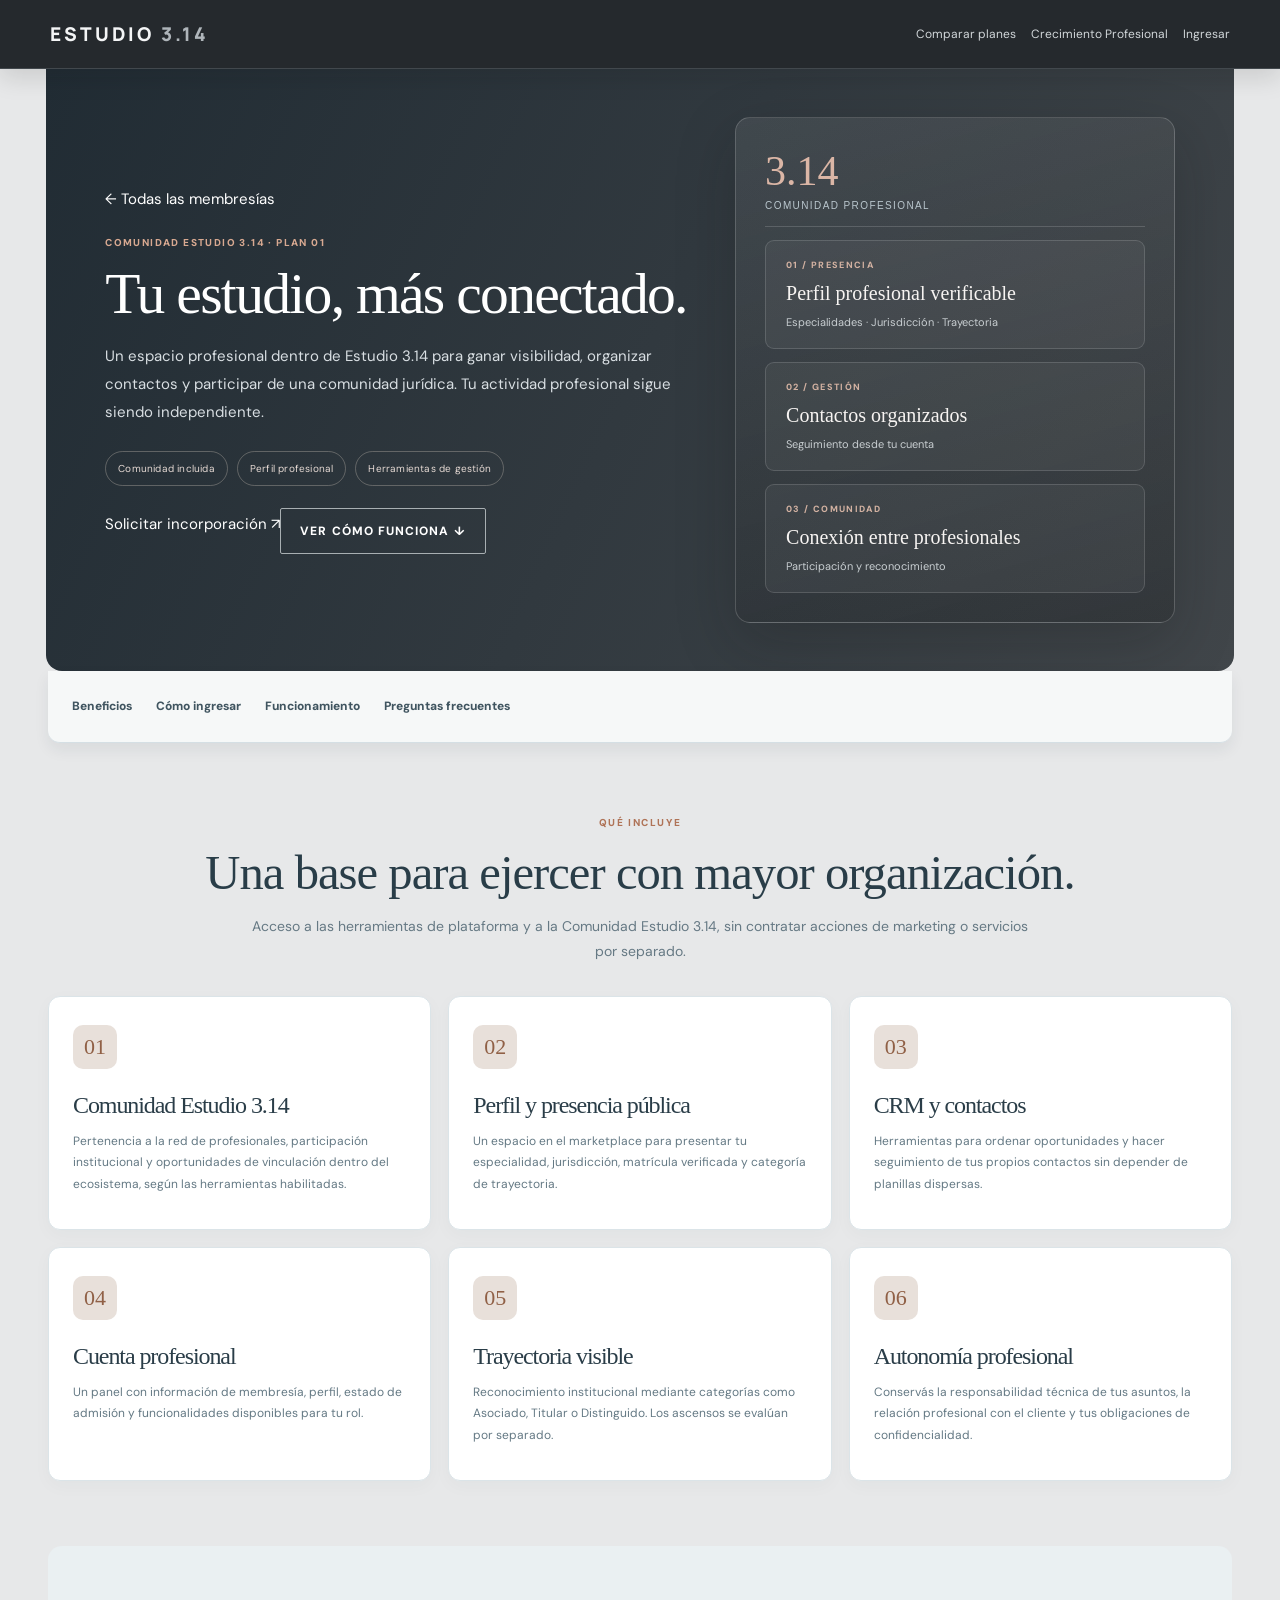
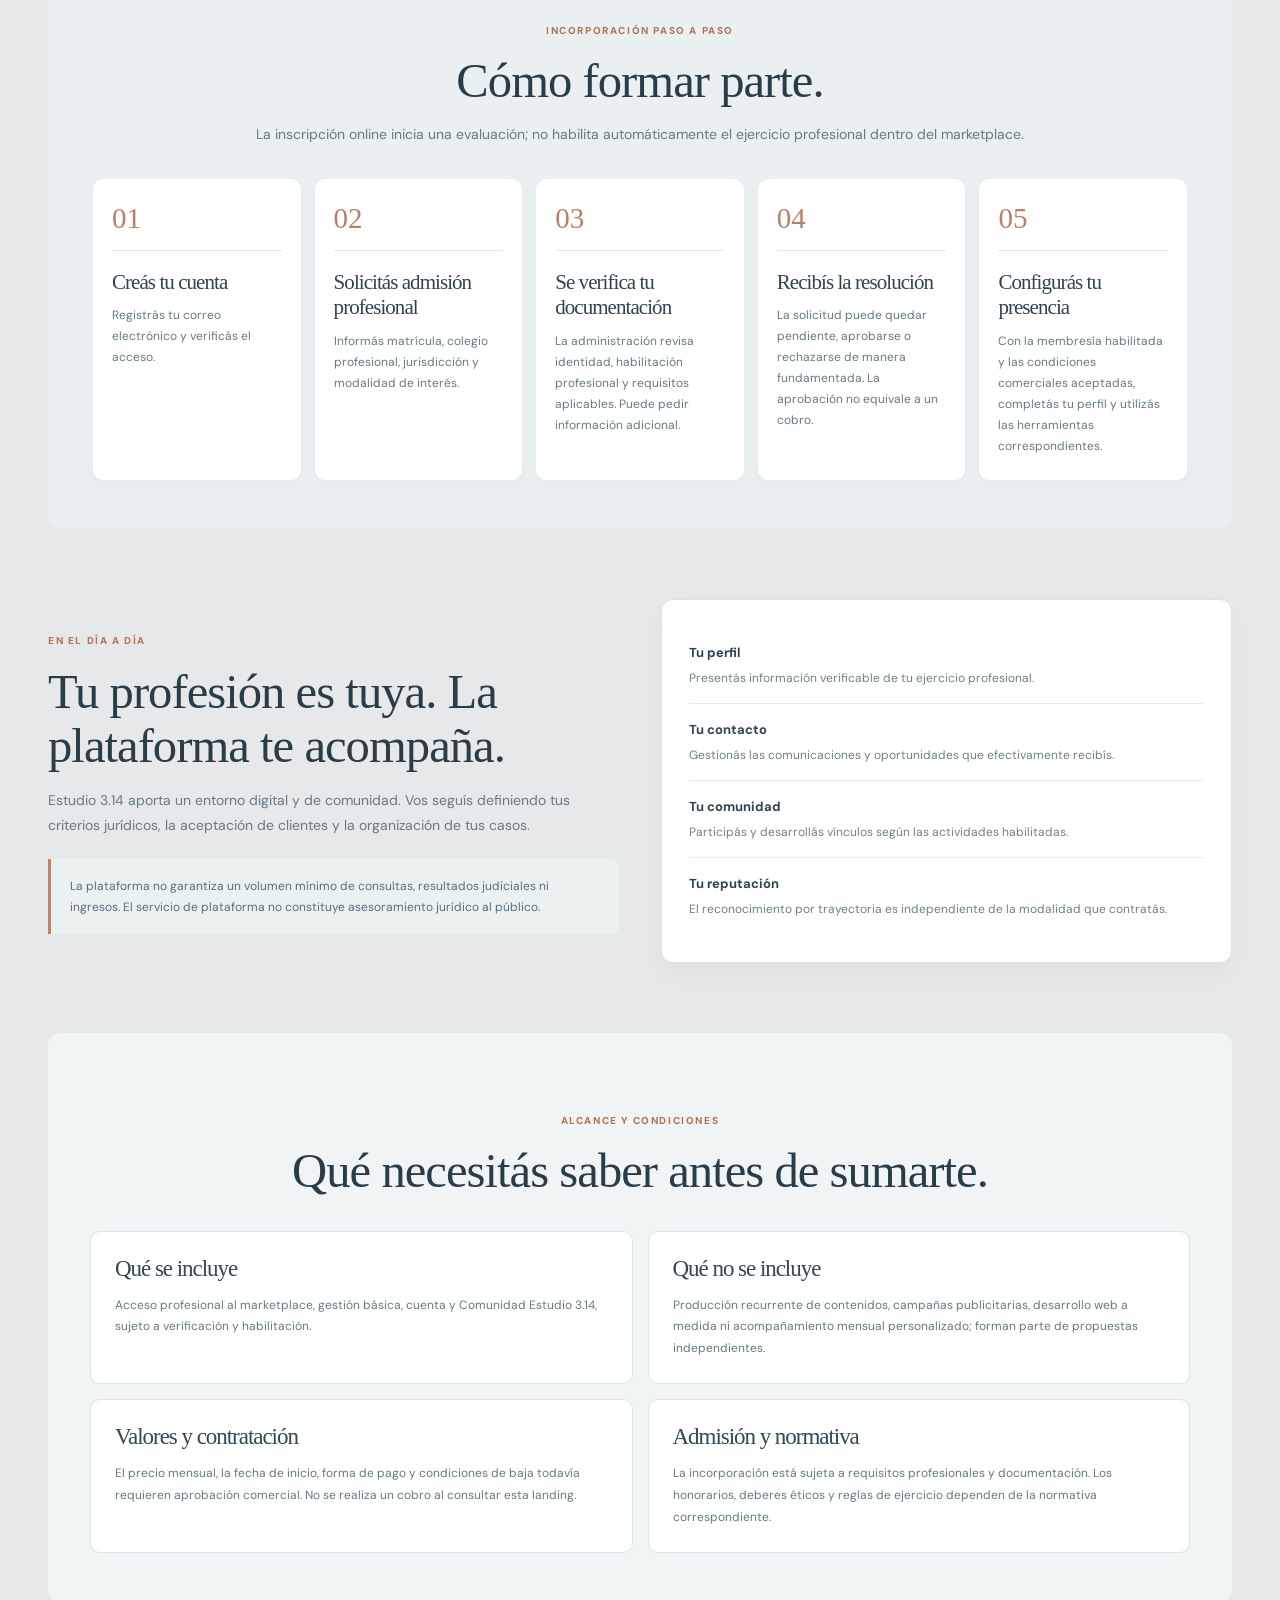
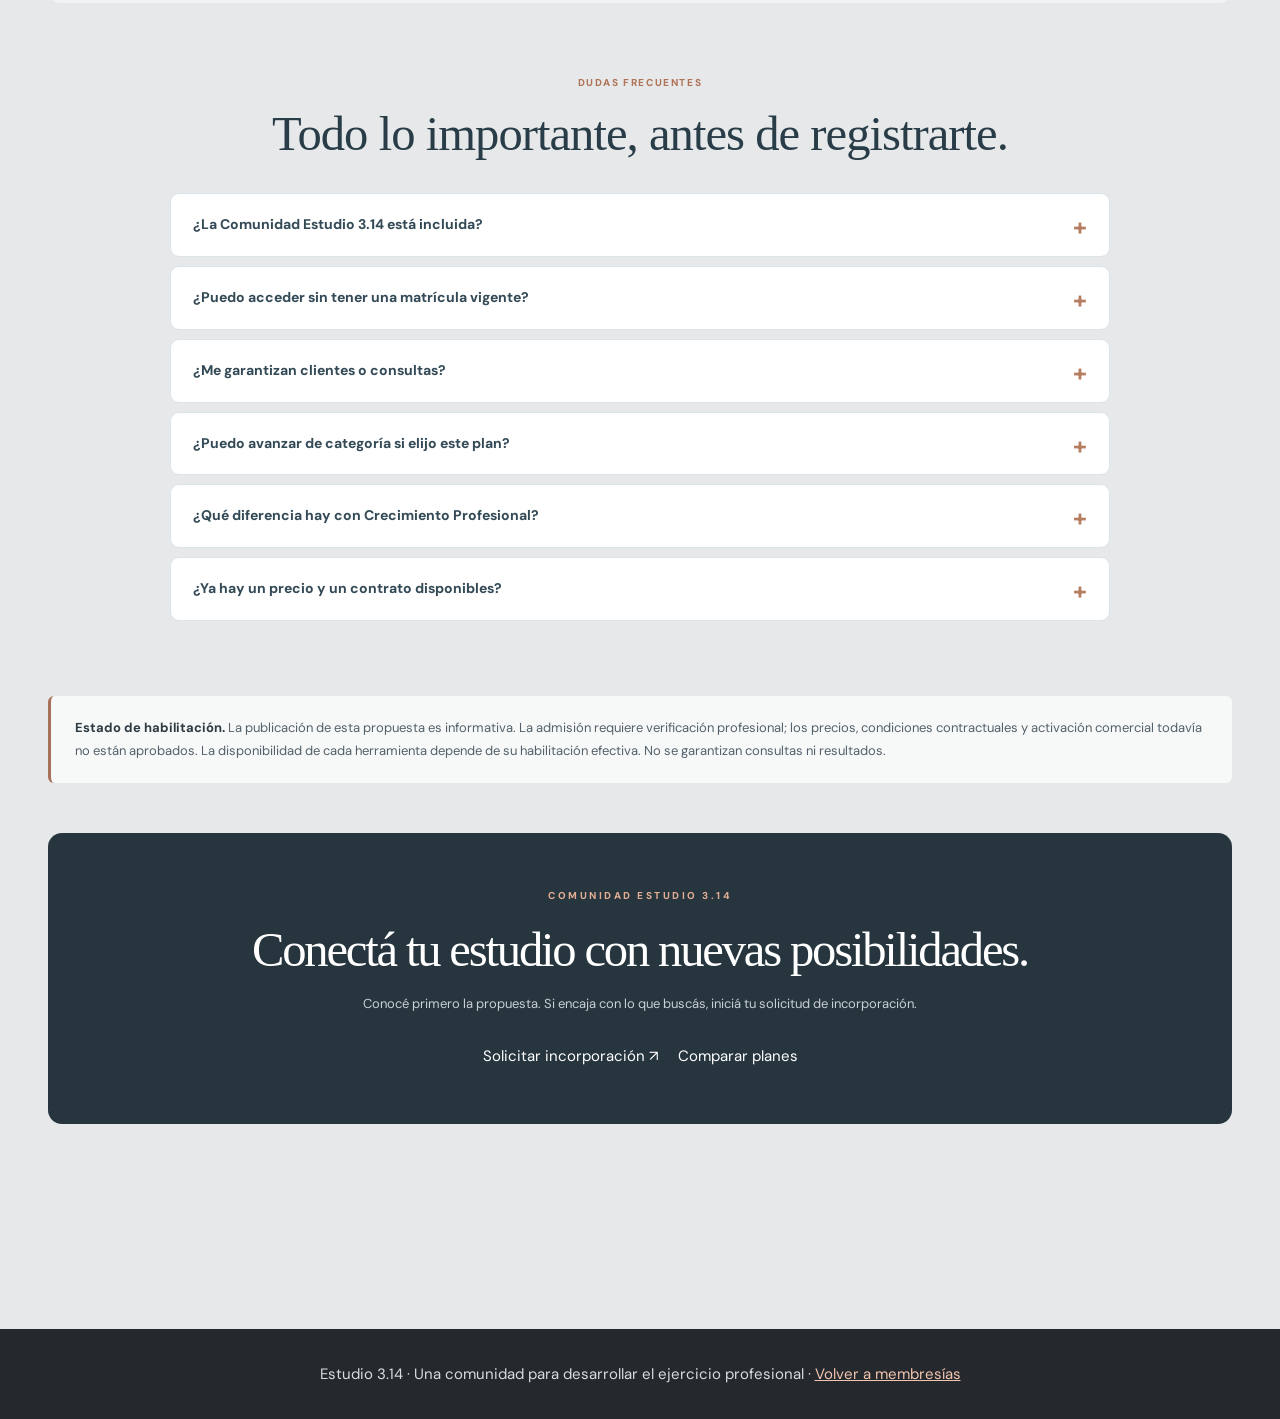
==== plan-acceso.html @ b96112c0 "Restore detailed capabilities catalog inside public membership landing" ====
<!doctype html><html lang="es"><head><meta charset="utf-8"><meta name="viewport" content="width=device-width,initial-scale=1"><meta name="description" content="Comunidad jurídica, perfil profesional y herramientas de gestión para abogados en Estudio 3.14."><title>Conexión a Plataforma y Gestión | Estudio 3.14</title><link rel="stylesheet" href="plan-pages.css"></head><body><header class="plan-public-header"><a class="brand" href="index.html#inicio">ESTUDIO <span>3.14</span></a><nav aria-label="Navegación pública"><a href="index.html#membresias">Comparar planes</a><a href="plan-crecimiento.html">Crecimiento Profesional</a><a href="index.html?plan=plataforma#cuenta">Ingresar</a></nav></header><main class="plan-shell"><section class="inner-page plan-landing">
  <div class="plan-landing-hero">
    <div class="plan-landing-hero-copy"><a class="page-link-button" href="index.html#membresias"   class="plan-back"  >← Todas las membresías</a><span class="eyebrow">COMUNIDAD ESTUDIO 3.14 · PLAN 01</span><h2>Tu estudio, más conectado.</h2><p>Un espacio profesional dentro de Estudio 3.14 para ganar visibilidad, organizar contactos y participar de una comunidad jurídica. Tu actividad profesional sigue siendo independiente.</p><div class="plan-hero-chips"><span>Comunidad incluida</span><span>Perfil profesional</span><span>Herramientas de gestión</span></div><a class="page-link-button" href="index.html?plan=plataforma#cuenta"  class="primary"   >Solicitar incorporación ↗</a><a href="#acceso-proceso"  class="outline"   >Ver cómo funciona ↓</a></div>
    <div class="plan-hero-display" aria-label="Representación visual de los beneficios del plan"><div class="plan-display-brand">3.14 <small>COMUNIDAD PROFESIONAL</small></div><div class="plan-display-tile"><span>01 / PRESENCIA</span><strong>Perfil profesional verificable</strong><small>Especialidades · Jurisdicción · Trayectoria</small></div><div class="plan-display-tile"><span>02 / GESTIÓN</span><strong>Contactos organizados</strong><small>Seguimiento desde tu cuenta</small></div><div class="plan-display-tile"><span>03 / COMUNIDAD</span><strong>Conexión entre profesionales</strong><small>Participación y reconocimiento</small></div></div>
  </div>
  <div class="plan-anchorbar"><a href="#acceso-beneficios" >Beneficios</a><a href="#acceso-proceso" >Cómo ingresar</a><a href="#acceso-gestion" >Funcionamiento</a><a href="#acceso-faq" >Preguntas frecuentes</a></div>
  <div id="acceso-beneficios" class="plan-section-intro"><span class="eyebrow">QUÉ INCLUYE</span><h2>Una base para ejercer con mayor organización.</h2><p>Acceso a las herramientas de plataforma y a la Comunidad Estudio 3.14, sin contratar acciones de marketing o servicios por separado.</p></div>
  <div class="plan-benefit-grid">
    <article><div class="plan-benefit-icon">01</div><h3>Comunidad Estudio 3.14</h3><p>Pertenencia a la red de profesionales, participación institucional y oportunidades de vinculación dentro del ecosistema, según las herramientas habilitadas.</p></article>
    <article><div class="plan-benefit-icon">02</div><h3>Perfil y presencia pública</h3><p>Un espacio en el marketplace para presentar tu especialidad, jurisdicción, matrícula verificada y categoría de trayectoria.</p></article>
    <article><div class="plan-benefit-icon">03</div><h3>CRM y contactos</h3><p>Herramientas para ordenar oportunidades y hacer seguimiento de tus propios contactos sin depender de planillas dispersas.</p></article>
    <article><div class="plan-benefit-icon">04</div><h3>Cuenta profesional</h3><p>Un panel con información de membresía, perfil, estado de admisión y funcionalidades disponibles para tu rol.</p></article>
    <article><div class="plan-benefit-icon">05</div><h3>Trayectoria visible</h3><p>Reconocimiento institucional mediante categorías como Asociado, Titular o Distinguido. Los ascensos se evalúan por separado.</p></article>
    <article><div class="plan-benefit-icon">06</div><h3>Autonomía profesional</h3><p>Conservás la responsabilidad técnica de tus asuntos, la relación profesional con el cliente y tus obligaciones de confidencialidad.</p></article>
  </div>
  <div id="acceso-proceso" class="plan-process-section"><div class="plan-section-intro"><span class="eyebrow">INCORPORACIÓN PASO A PASO</span><h2>Cómo formar parte.</h2><p>La inscripción online inicia una evaluación; no habilita automáticamente el ejercicio profesional dentro del marketplace.</p></div><div class="plan-process-list">
    <div><span>01</span><div><h3>Creás tu cuenta</h3><p>Registrás tu correo electrónico y verificás el acceso.</p></div></div>
    <div><span>02</span><div><h3>Solicitás admisión profesional</h3><p>Informás matrícula, colegio profesional, jurisdicción y modalidad de interés.</p></div></div>
    <div><span>03</span><div><h3>Se verifica tu documentación</h3><p>La administración revisa identidad, habilitación profesional y requisitos aplicables. Puede pedir información adicional.</p></div></div>
    <div><span>04</span><div><h3>Recibís la resolución</h3><p>La solicitud puede quedar pendiente, aprobarse o rechazarse de manera fundamentada. La aprobación no equivale a un cobro.</p></div></div>
    <div><span>05</span><div><h3>Configurás tu presencia</h3><p>Con la membresía habilitada y las condiciones comerciales aceptadas, completás tu perfil y utilizás las herramientas correspondientes.</p></div></div>
  </div></div>
  <div id="acceso-gestion" class="plan-split-story"><div><span class="eyebrow">EN EL DÍA A DÍA</span><h2>Tu profesión es tuya. La plataforma te acompaña.</h2><p>Estudio 3.14 aporta un entorno digital y de comunidad. Vos seguís definiendo tus criterios jurídicos, la aceptación de clientes y la organización de tus casos.</p><div class="plan-note">La plataforma no garantiza un volumen mínimo de consultas, resultados judiciales ni ingresos. El servicio de plataforma no constituye asesoramiento jurídico al público.</div></div><div class="plan-story-steps"><div><strong>Tu perfil</strong><span>Presentás información verificable de tu ejercicio profesional.</span></div><div><strong>Tu contacto</strong><span>Gestionás las comunicaciones y oportunidades que efectivamente recibís.</span></div><div><strong>Tu comunidad</strong><span>Participás y desarrollás vínculos según las actividades habilitadas.</span></div><div><strong>Tu reputación</strong><span>El reconocimiento por trayectoria es independiente de la modalidad que contratás.</span></div></div></div>
  <div class="plan-conditions"><div class="plan-section-intro"><span class="eyebrow">ALCANCE Y CONDICIONES</span><h2>Qué necesitás saber antes de sumarte.</h2></div><div class="plan-condition-grid"><article><h3>Qué se incluye</h3><p>Acceso profesional al marketplace, gestión básica, cuenta y Comunidad Estudio 3.14, sujeto a verificación y habilitación.</p></article><article><h3>Qué no se incluye</h3><p>Producción recurrente de contenidos, campañas publicitarias, desarrollo web a medida ni acompañamiento mensual personalizado; forman parte de propuestas independientes.</p></article><article><h3>Valores y contratación</h3><p>El precio mensual, la fecha de inicio, forma de pago y condiciones de baja todavía requieren aprobación comercial. No se realiza un cobro al consultar esta landing.</p></article><article><h3>Admisión y normativa</h3><p>La incorporación está sujeta a requisitos profesionales y documentación. Los honorarios, deberes éticos y reglas de ejercicio dependen de la normativa correspondiente.</p></article></div></div>
  <div id="acceso-faq" class="plan-faq"><div class="plan-section-intro"><span class="eyebrow">DUDAS FRECUENTES</span><h2>Todo lo importante, antes de registrarte.</h2></div><details><summary>¿La Comunidad Estudio 3.14 está incluida?</summary><p>Sí. La comunidad es un beneficio compartido por el plan de Acceso y por Crecimiento Profesional.</p></details><details><summary>¿Puedo acceder sin tener una matrícula vigente?</summary><p>Podés iniciar una cuenta, pero la habilitación de un perfil profesional para prestar servicios jurídicos exige verificar los requisitos de matrícula y ejercicio aplicables.</p></details><details><summary>¿Me garantizan clientes o consultas?</summary><p>No. La visibilidad en la plataforma no implica garantía de consultas, contratación de servicios jurídicos ni resultados.</p></details><details><summary>¿Puedo avanzar de categoría si elijo este plan?</summary><p>Sí, conforme a los requisitos institucionales de trayectoria y evaluación. La categoría no se compra ni depende del plan elegido. <a class="page-link-button" href="index.html#trayectoria"   class="text-link"  >Ver categorías y requisitos →</a></p></details><details><summary>¿Qué diferencia hay con Crecimiento Profesional?</summary><p>Crecimiento Profesional suma un diagnóstico, prioridades acordadas, acciones flexibles y seguimiento mensual. También incluye todos los beneficios de este plan. <a class="page-link-button" href="plan-crecimiento.html"   class="text-link"  >Explorar Crecimiento Profesional →</a></p></details><details><summary>¿Ya hay un precio y un contrato disponibles?</summary><p>Los valores y condiciones finales siguen pendientes de validación. La solicitud de incorporación no genera automáticamente un pago.</p></details></div>
  <section class="plan-capabilities" aria-labelledby="cap-title"><div class="plan-section-intro"><span class="eyebrow">CAPACIDADES DEL ECOSISTEMA 3.14</span><h2 id="cap-title">Conocé todo lo que podemos trabajar.</h2><p>Recuperamos las áreas desarrolladas en el catálogo anterior y las organizamos sin créditos ni compras individuales. Explorá cada posibilidad, su utilidad y sus límites.</p></div><div class="capability-summary"><div><b>Conexión a Plataforma y Gestión</b><p>Incluye comunidad, perfil verificado, visibilidad, CRM y herramientas de gestión habilitadas.</p></div><div><b>Crecimiento Profesional 3.14</b><p>Incluye lo anterior y permite acordar acciones de estas áreas según diagnóstico, prioridades y capacidad mensual.</p></div></div><details class="capability-details"><summary>Ver detalle completo de las áreas y servicios <span>+</span></summary><div class="capability-context"><strong>Qué significa este catálogo para Conexión</strong><p>El listado muestra las capacidades del ecosistema, no beneficios adicionales automáticos de este plan. El acompañamiento y la ejecución personalizada corresponden a Crecimiento Profesional, sujetos a alcance y habilitación, o a trabajos extraordinarios presupuestados.</p></div><div class="capability-grid"><article><span class="detail-category">Contenido y presencia</span><h4>Contenido visual para historias y feed</h4><p>Diseño de piezas gráficas adaptadas a la identidad profesional, textos breves y ajustes acordados.</p><small>Requiere temas, identidad y aprobación previa.</small></article>
<article><span class="detail-category">Contenido y presencia</span><h4>Contenido y publicación en redes</h4><p>Preparación de publicaciones y coordinación de su salida en los canales definidos.</p><small>La programación automatizada está pendiente de integración; no prometer publicaciones automáticas.</small></article>
<article><span class="detail-category">Contenido y presencia</span><h4>Programación de posts y reels</h4><p>Organización de contenidos ya aprobados, fechas, textos y seguimiento de publicación.</p><small>La integración con herramientas externas, incluida Metricool, está pendiente.</small></article>
<article><span class="detail-category">Contenido y presencia</span><h4>Video o reel para redes</h4><p>Edición de videos verticales, rótulos, audio autorizado y materiales aportados o aprobados.</p><small>Filmación y campañas no se incluyen automáticamente.</small></article>
<article><span class="detail-category">Atención y captación</span><h4>Configuración de WhatsApp Business</h4><p>Perfil comercial, horarios, mensajes de bienvenida, respuestas rápidas y etiquetas de organización.</p><small>No implica atención de conversaciones por Estudio 3.14 ni chatbot avanzado.</small></article>
<article><span class="detail-category">Atención y captación</span><h4>Organización de consultas y CRM</h4><p>Circuitos de recepción, etapas de seguimiento, contactos y criterios administrativos.</p><small>No implica migración masiva ni software a medida.</small></article>
<article><span class="detail-category">Atención y captación</span><h4>Campañas Meta Ads</h4><p>Definición de objetivos y públicos, pieza inicial, configuración y lectura de resultados.</p><small>La pauta publicitaria es adicional y ninguna campaña garantiza consultas.</small></article>
<article><span class="detail-category">Gestión y desarrollo</span><h4>Consultoría de gestión del estudio</h4><p>Diagnóstico de desafíos operativos, prioridades y recomendaciones para mejorar la organización.</p><small>No sustituye asesoramiento jurídico ni incluye cualquier ejecución posterior.</small></article></div><p class="capability-disclaimer">Estas fichas provienen del catálogo de servicios en revisión. Sus cantidades, entregables y alcance final todavía no están aprobados comercialmente. Las integraciones no habilitadas se indican expresamente y no se ofrecen como prestaciones operativas.</p></details></section><div class="plan-launch-note"><strong>Estado de habilitación.</strong> La publicación de esta propuesta es informativa. La admisión requiere verificación profesional; los precios, condiciones contractuales y activación comercial todavía no están aprobados. La disponibilidad de cada herramienta depende de su habilitación efectiva. No se garantizan consultas ni resultados.</div><div class="plan-final-cta"><span class="eyebrow">COMUNIDAD ESTUDIO 3.14</span><h2>Conectá tu estudio con nuevas posibilidades.</h2><p>Conocé primero la propuesta. Si encaja con lo que buscás, iniciá tu solicitud de incorporación.</p><div><a class="page-link-button" href="index.html?plan=plataforma#cuenta"  class="primary"   >Solicitar incorporación ↗</a><a class="page-link-button" href="index.html#membresias"  class="outline"   >Comparar planes</a></div></div>
</section>
</main><footer class="plan-public-footer">Estudio 3.14 · Una comunidad para desarrollar el ejercicio profesional · <a href="index.html#membresias">Volver a membresías</a></footer></body></html>
---- plan-pages.css ----
@import url('https://fonts.googleapis.com/css2?family=DM+Sans:wght@400;500;600;700&family=Manrope:wght@400;500;600;700;800&display=swap');
:root{--ink:#202327;--coal:#292d32;--charcoal:#353a40;--slate:#606872;--paper:#e7e8e9;--white:#f9fafb;--line:#c5c9cc;--subtle:#d8dbdd;--accent:#9a685b}
*{box-sizing:border-box}html{scroll-behavior:smooth}body{margin:0;font:15px/1.7 'DM Sans',Arial,sans-serif;background:var(--paper);color:var(--ink);-webkit-font-smoothing:antialiased}button,input,select,textarea{font:inherit}button{cursor:pointer}button:focus-visible,a:focus-visible,input:focus-visible,select:focus-visible{outline:3px solid #a8afb7;outline-offset:2px}a{color:inherit}
header{background:#25292d;color:#f1f1f1;display:flex;align-items:center;justify-content:space-between;padding:20px max(24px,6vw);gap:22px;border-bottom:1px solid #42484d;position:sticky;top:0;z-index:20;box-shadow:0 8px 26px #1112}
.brand{font-family:Manrope,Arial,sans-serif;font-weight:800;font-size:21px;letter-spacing:.16em;white-space:nowrap}.brand span{color:#afb5ba}nav{display:flex;align-items:center;gap:13px;flex-wrap:wrap}nav button{padding:10px 13px;background:transparent;border:1px solid transparent;color:#d5d8da;border-radius:3px;font-size:12px;letter-spacing:.055em;text-transform:uppercase;font-weight:700;transition:.2s}nav button:hover{border-color:#777;color:white}
main{max-width:1280px;margin:auto;padding:0 32px 100px}section{display:none}section.active{display:block}
.eyebrow{letter-spacing:.25em;text-transform:uppercase;font-size:10px;font-weight:800;color:var(--slate)}
h1,h2,h3{font-family:Manrope,Arial,sans-serif;letter-spacing:-.045em;line-height:1.11}h1{font-weight:700;font-size:clamp(45px,6.4vw,92px);margin:19px 0 24px}h2{font-weight:750;font-size:clamp(29px,4vw,52px);margin:20px 0 24px}h3{font-weight:700;font-size:20px;margin:0 0 12px}.muted{color:#737b83}
.hero{display:grid;grid-template-columns:1.14fr .86fr;gap:0;align-items:stretch;margin:0 -32px 0;background:#2b3035;color:#f7f8f9;min-height:610px;padding:0}
.hero-copy{padding:clamp(54px,7vw,100px) clamp(32px,6vw,90px);display:flex;flex-direction:column;align-items:flex-start;justify-content:center}
.hero .eyebrow{color:#aeb5bb}.hero h1{max-width:800px}.hero-copy>p{max-width:510px;color:#c4c9ce;font-size:16px;line-height:1.85}
.hero-panel{position:relative;background:linear-gradient(160deg,#454b51 0%,#30363b 48%,#22272c 100%);min-height:610px;display:flex;align-items:center;justify-content:center;overflow:hidden;border-left:1px solid #596067;padding:30px}
.hero-panel:before{content:"";position:absolute;width:490px;height:490px;border:1px solid #a0a7ae44;transform:rotate(45deg);top:-220px;right:-260px}
.hero-panel:after{content:"";position:absolute;width:470px;height:470px;border:1px solid #c2c7ca44;transform:rotate(45deg);bottom:-295px;left:-230px}
.hero-symbol{font-family:Manrope,sans-serif;font-size:clamp(100px,14vw,218px);letter-spacing:-.095em;font-weight:800;color:#d3d7da;line-height:1;position:relative;z-index:1;text-shadow:0 22px 45px #15191d55}
.hero-panel .captionline{position:absolute;bottom:38px;left:36px;right:36px;padding-top:17px;border-top:1px solid #a7adb353;color:#cbd0d5;letter-spacing:.22em;font-size:10px;text-transform:uppercase;z-index:2}
.actions{display:flex;flex-wrap:wrap;gap:12px;margin-top:26px}
.primary,.outline{border:1px solid #2c3035;padding:13px 19px;border-radius:2px;font-size:12px;font-weight:800;letter-spacing:.09em;text-transform:uppercase;min-height:45px;transition:.2s}
.primary{background:#30353b;color:white;border-color:#30353b}.primary:hover{background:#4c5359;border-color:#4c5359}.outline{background:transparent;color:#30353b}.outline:hover{background:#d6dadd}
.hero .primary{background:#e7e8e9;color:#25292d;border-color:#e7e8e9}.hero .primary:hover{background:white}.hero .outline{border-color:#8a929a;color:#f1f3f4}.hero .outline:hover{background:#40464d}
.grid{display:grid;grid-template-columns:repeat(3,minmax(0,1fr));gap:1px;background:#b9bec2;border:1px solid #b9bec2}.card{background:#f1f2f2;padding:30px;min-width:0}.card p{color:#69717a;font-size:14px;line-height:1.75}.grid .card{min-height:195px}.section-title{display:flex;justify-content:space-between;align-items:flex-end;margin:62px 0 23px;border-bottom:1px solid #aeb5ba;padding-bottom:20px}.section-title h2{margin:0}.section-title p{max-width:360px;margin:0;color:#69717a}
.statement{display:flex;align-items:center;gap:32px;padding:30px 0;color:#737c83;text-transform:uppercase;font-size:10px;font-weight:800;letter-spacing:.2em;justify-content:space-between}
#buscar,#membresias,#panel{padding-top:66px}#buscar>p,#membresias>p{max-width:760px}.panel{background:#f3f4f4;border:1px solid #c0c5c9;padding:30px;box-shadow:0 10px 30px #29303908}.formgrid{display:grid;grid-template-columns:repeat(2,minmax(0,1fr));gap:18px}label{font-size:11px;text-transform:uppercase;font-weight:800;letter-spacing:.08em;display:block;margin:0 0 8px;color:#485058}
input,select,textarea{width:100%;border:1px solid #aeb6bc;background:#fbfbfb;color:#25292d;border-radius:2px;padding:12px;min-height:46px}textarea{min-height:95px}.field{margin:18px 0}.row{display:flex;align-items:center;justify-content:space-between;gap:16px;flex-wrap:wrap}
.tag{background:#d6dadd;color:#30363b;border:1px solid #bdc3c8;padding:5px 9px;border-radius:2px;font-size:10px;font-weight:800;text-transform:uppercase;letter-spacing:.08em}
.two{display:grid;grid-template-columns:1fr 1fr;gap:18px;margin-top:22px}.two .card{border:1px solid #c0c5c9}.notice{background:#dfe2e3;padding:15px;border-left:3px solid #737c85;margin:15px 0;color:#4b545c}.success{background:#e0e6e3;color:#325044;padding:14px;margin:15px 0;border-left:3px solid #668173}.small{font-size:12px}.hidden{display:none!important}.stat{font-size:29px;font-weight:800;letter-spacing:-.04em}.credits{font:800 43px/1 Manrope,sans-serif;letter-spacing:-.05em}.service{display:flex;gap:15px;align-items:center;justify-content:space-between;border-bottom:1px solid #c4c9cc;padding:18px 0}.service:last-child{border:0}
footer{background:#202428;color:#f6f7f8;text-align:center;padding:46px 20px;line-height:2}footer small{color:#b5bec5}
@media(max-width:850px){header{padding:15px 20px;flex-wrap:wrap}nav{gap:2px}nav button{font-size:10px;padding:8px}main{padding:0 18px 70px}.hero{margin:0 -18px;grid-template-columns:1fr;min-height:0}.hero-copy{padding:65px 28px}.hero-panel{min-height:260px;border-left:0;border-top:1px solid #596067}.hero-symbol{font-size:118px}.grid{grid-template-columns:1fr}.grid .card{min-height:auto}.two,.formgrid{grid-template-columns:1fr}.section-title{display:block}.section-title p{margin-top:14px}.statement{flex-wrap:wrap;gap:14px}#buscar,#membresias,#panel{padding-top:42px}}

/* v0.3: comunicación clara y dirección editorial gris */
.home-hero{min-height:590px}
.home-hero .hero-copy{padding-top:65px;padding-bottom:65px}
.home-hero .hero-copy h1{font-size:clamp(41px,5.1vw,74px);letter-spacing:-.062em;line-height:1.12;max-width:850px}
.home-hero .hero-copy h1 em{font-style:normal;color:#bdc5ca}
.home-hero .hero-copy p{max-width:570px;font-size:16px}
.dash{display:inline-block;width:25px;height:1px;background:#909aa2;vertical-align:middle;margin:0 10px}
.home-hero .photographic{background:linear-gradient(0deg,#151a20aa,#30363b30),url('https://images.unsplash.com/photo-1497366754035-f200968a6e72?w=1300&q=83') center/cover no-repeat,#4c545d}
.home-hero .hero-panel:before,.home-hero .hero-panel:after{display:none}
.hero-watermark{z-index:2;position:absolute;font:800 clamp(75px,11vw,190px)/1 Manrope,sans-serif;letter-spacing:-.09em;color:#ffffff18;top:46%;left:48%;transform:translate(-50%,-50%)}
.home-hero .captionline{background:#292f35aa;padding:17px;color:#e3e7e9}
.hero-foot{width:100%;display:flex;gap:26px;margin-top:70px;padding-top:16px;border-top:1px solid #ffffff35;color:#a9b2b9;font-size:10px;text-transform:uppercase;letter-spacing:.18em}
.intro-band{display:flex;justify-content:space-between;gap:30px;align-items:end;padding:76px 0 33px}
.intro-band h2{margin:12px 0 0}.intro-band p{max-width:370px;color:#626d76;margin:0 0 5px}
.pathways{display:grid;grid-template-columns:1fr 1fr;gap:14px}
.path-card{background:#f5f6f6;padding:38px 40px 34px;min-height:380px;border:1px solid #c5c9cc;display:flex;flex-direction:column;align-items:flex-start}
.path-card.dark{background:#333940;color:#f5f6f7;border-color:#333940}
.path-card .path-top{width:100%;display:flex;justify-content:space-between;font-size:11px;font-weight:800;letter-spacing:.18em;color:#727c85}.path-card.dark .path-top{color:#b7c0c8}.path-arrow{font-size:23px;line-height:1}
.path-icon{margin:33px 0 14px}.path-icon svg{width:53px;height:53px;fill:none;stroke:#69737c;stroke-width:1.5;stroke-linecap:round}.dark .path-icon svg{stroke:#c7cdd2}
.path-card h3{font-size:29px}.path-card p{color:#66717a;max-width:400px;margin:0 0 24px}.path-card.dark p{color:#bdc5cd}
.text-link,.light-link{margin-top:auto;appearance:none;background:transparent;border:0;border-bottom:1px solid currentColor;padding:9px 0;color:#333a40;font-size:12px;text-transform:uppercase;letter-spacing:.12em;font-weight:800}
.text-link span{margin-left:10px}.dark .text-link{color:#e5e8ea}
.three-offers{display:grid;grid-template-columns:repeat(3,1fr);border-top:1px solid #aeb6bc;border-bottom:1px solid #aeb6bc;margin-bottom:80px}
.offer{padding:29px 28px 30px;border-right:1px solid #bec4c8;position:relative;min-height:247px}.offer:last-child{border-right:0}
.offer-num{font:800 11px Manrope;letter-spacing:.2em;color:#7b848c}
.offer-icon svg{width:42px;height:42px;fill:none;stroke:#5d6870;stroke-width:1.5;stroke-linejoin:round;stroke-linecap:round}.offer-icon{padding-top:24px}
.offer h3{font-size:20px;margin-top:16px}.offer p{font-size:13px;color:#646f77;line-height:1.75;margin-top:10px}
.how-banner{display:grid;grid-template-columns:.85fr 1.15fr;min-height:435px;background:#2c3238;color:#f1f3f4;margin-bottom:85px}
.how-image{background:linear-gradient(#252b3160,#161b2040),url('https://images.unsplash.com/photo-1497366811353-6870744d04b2?w=1100&q=82') center/cover no-repeat,#5e666b}
.how-copy{padding:55px 62px;display:flex;flex-direction:column;align-items:flex-start}.how-copy .eyebrow{color:#a9b5be}.how-copy h2{font-size:clamp(29px,3.3vw,46px);margin:22px 0}.how-copy p{color:#c4cbd0;max-width:540px}.light-link{color:#eff2f4;margin-top:35px}
.steps-section{display:grid;grid-template-columns:1fr 1fr;gap:75px;margin:75px 0 90px}.steps-section h2{font-size:clamp(28px,3vw,39px);max-width:420px}.steps{margin:32px 0}.steps>div{display:flex;gap:25px;border-top:1px solid #bec5ca;padding:11px 0}.steps>div:last-child{border-bottom:1px solid #bec5ca}.steps span{color:#71808b;font-weight:800;font-size:12px}.steps p{margin:0;color:#4c575f}
.closing{background:#252b30;color:#f5f6f7;padding:75px 7vw;margin:0 -32px -100px;text-align:center;display:flex;flex-direction:column;align-items:center}
.closing>span{letter-spacing:.25em;color:#b5bec5;font-weight:800;font-size:11px}.closing h2{font-size:clamp(40px,5vw,66px);margin:20px 0}.closing p{color:#bdc5cb}.closing .primary{background:#e6eaed;color:#252b30;border-color:#e6eaed}.closing .outline{border-color:#9ea7af;color:#e7ebee}
@media(max-width:850px){.pathways,.steps-section,.how-banner{grid-template-columns:1fr}.intro-band{display:block;padding-top:52px}.intro-band p{margin-top:16px}.path-card{min-height:335px;padding:28px}.three-offers{grid-template-columns:1fr}.offer{border-right:0;border-bottom:1px solid #bec4c8;min-height:0}.offer:last-child{border-bottom:0}.how-image{height:210px}.how-copy{padding:35px 27px}.steps-section{gap:38px}.closing{margin:0 -18px -70px;padding:65px 18px}.home-hero .hero-copy h1{font-size:clamp(38px,10vw,62px)}.hero-foot{margin-top:48px}.home-hero .photographic{min-height:310px}}

/* v0.4: páginas internas, marketplace, membresías y dashboard */
.inner-page{padding-bottom:50px}
.interior-hero{background:#2a3036;color:#f5f6f7;padding:60px clamp(25px,5vw,75px) 37px;margin:0 -32px 55px;min-height:345px;position:relative;overflow:hidden}
.interior-hero:after{content:"3.14";font:800 clamp(130px,20vw,280px)/1 Manrope,sans-serif;color:#ffffff09;position:absolute;right:0;top:20px;letter-spacing:-.1em;pointer-events:none}
.interior-hero>.eyebrow{color:#c2cbd1;position:relative;z-index:1}.interior-hero h2{font-size:clamp(37px,5vw,64px);margin:17px 0;position:relative;z-index:1}.interior-hero h2 span{color:#b7c0c7}.interior-hero p{max-width:640px;color:#d1d6db;position:relative;z-index:1}.inner-meta{border-top:1px solid #65707a;max-width:670px;margin-top:32px;padding-top:14px;letter-spacing:.2em;font-size:10px;color:#b6bfc7;position:relative;z-index:1}
.search-layout{display:grid;grid-template-columns:.75fr 1.25fr;gap:35px;align-items:stretch}.search-aside{padding:23px 10px 20px 0}.search-aside h3{font-size:clamp(26px,2.7vw,35px);margin:20px 0}.search-aside p{color:#637079;font-size:14px;margin-bottom:27px}.aside-detail{border-top:1px solid #bec6cb;padding:12px 0;font-size:13px;font-weight:600}.aside-detail span{font-weight:800;color:#8a969e;margin-right:18px}
.refined-panel{background:#f4f5f5;border:1px solid #bdc5ca;padding:32px}.refined-panel h3{font-size:24px;margin-top:14px}.wide-action{width:100%;margin-top:20px;text-align:center}
.list-heading{display:flex;align-items:end;justify-content:space-between;gap:20px;margin:62px 0 20px;border-bottom:1px solid #aeb8be;padding-bottom:15px}.list-heading h3{font-size:29px;margin:10px 0 0}
.lawyers-grid{display:grid;grid-template-columns:repeat(2,minmax(0,1fr));gap:16px}.lawyer-card{background:#f4f5f5;border:1px solid #c0c7cc;padding:27px;min-height:210px;display:flex;gap:23px;align-items:flex-start}.lawyer-avatar{width:68px;height:68px;flex:none;background:linear-gradient(135deg,#6d7780,#384047);color:#f5f6f7;display:grid;place-items:center;font:700 24px Manrope,sans-serif}.lawyer-card h3{font-size:18px;margin:12px 0 3px}.lawyer-card p{margin:0 0 15px;color:#65717a;font-size:13px}.lawyer-card .outline{font-size:10px;min-height:35px;padding:7px 12px}
.refined-heading{margin-top:62px}.membership-grid{display:grid;grid-template-columns:1.1fr 1fr 1fr;gap:14px}.membership-card{border:1px solid #bec6cb;background:#f4f5f5;padding:30px;min-height:320px;display:flex;flex-direction:column;align-items:start;position:relative;overflow:hidden}.membership-card.featured{background:#343a40;color:#f3f5f6;border-color:#343a40}.membership-no,.membership-bottom{font-size:10px;letter-spacing:.16em;font-weight:800;color:#7a8790}.featured .membership-no,.featured .membership-bottom{color:#bac6cd}.membership-card h3{font-size:25px;margin:55px 0 10px;max-width:320px;position:relative;z-index:1}.membership-card p{font-size:13px;color:#66737c;line-height:1.8;margin:0 0 22px;position:relative;z-index:1}.membership-card.featured p{color:#cfd7dc}.membership-bottom{margin-top:auto}.membership-mark{position:absolute;right:5px;top:30px;font:800 85px/1 Manrope,sans-serif;letter-spacing:-.1em;color:#ffffff12}
.price-grid{display:grid;grid-template-columns:1fr 1fr;gap:18px}.price-card{padding:38px;background:#f5f6f6;border:1px solid #c0c6ca;display:flex;flex-direction:column;align-items:flex-start;min-height:440px}.price-card.premium{background:#343a40;color:#f5f6f7;border-color:#343a40}.price-top{font-size:10px;letter-spacing:.18em;font-weight:800;color:#79858d}.premium .price-top{color:#c0c8cf}.price-card h3{margin-top:25px;font-size:26px}.price-amount{font:800 clamp(29px,3.2vw,42px) Manrope,sans-serif;letter-spacing:-.055em}.price-amount small{font:500 13px 'DM Sans',sans-serif;letter-spacing:normal;color:#76818a}.premium .price-amount small{color:#c0c9d0}.price-card p{color:#68757f;font-size:13px;max-width:430px}.premium p{color:#c5cdd4}.price-card ul{padding-left:18px;line-height:2.2;font-size:13px;margin-bottom:24px}.price-card button{margin-top:auto}.premium .primary{background:#e6e8ea;color:#252a2e;border-color:#e6e8ea}.legalnote{margin:20px 0 0}
.dashboard-head{display:flex;justify-content:space-between;gap:25px;align-items:end;margin-bottom:30px}.dashboard-head h2{font-size:clamp(38px,5vw,60px);margin:11px 0}.dashboard-head h2 span{color:#77838c}.dashboard-head p{color:#626e78}.dash-head-side{display:flex;align-items:end;flex-direction:column;gap:17px}.demo-warning{border-left:3px solid #77858f;background:#dce1e4;padding:15px 20px;color:#4b5862;margin:0 0 24px;font-size:13px}
.dashboard-stats{display:grid;grid-template-columns:1.25fr 1fr 1fr;gap:14px}.stat-card{background:#f3f4f4;border:1px solid #c2c9cd;padding:30px;min-height:195px}.stat-card.stat-featured{background:#343a40;border-color:#343a40;color:#f5f6f6}.stat-label{font-size:10px;letter-spacing:.17em;font-weight:800;color:#7d8b95}.stat-featured .stat-label{color:#c0cbd2}.stat-big{font:800 clamp(38px,4.5vw,57px) Manrope,sans-serif;letter-spacing:-.07em;margin:16px 0 3px}.stat-big small{font-size:15px;font-weight:500;letter-spacing:0;color:#b8c4cc}.stat-word{font-size:35px}.stat-card p{color:#7c8790;font-size:12px;margin-bottom:0}.stat-featured p{color:#c6d0d6}
.dash-section-title{margin:58px 0 23px;border-bottom:1px solid #b4bdc3;padding-bottom:20px}.dash-section-title h3{font-size:31px;margin:10px 0}.dash-section-title p{color:#67747d;margin:0}
.dashboard-columns{display:grid;grid-template-columns:1fr 1fr;gap:18px;align-items:start}.panel-kicker{color:#75818a;font-size:10px;font-weight:800;letter-spacing:.18em}.refined-panel .service{align-items:center}.refined-panel .service b{font-weight:700}.credit-breakdown{margin:23px 0 4px;background:#e3e6e8;border:1px solid #c5cdd1;padding:18px}.credit-breakdown .row{padding:8px 0;font-size:13px}.credit-breakdown .total{border-top:1px solid #b7c1c7;margin-top:8px;padding-top:17px;font-weight:800}.orders-panel{margin-top:20px}.orders-panel #orders{min-height:54px}
@media(max-width:900px){.search-layout,.membership-grid,.dashboard-columns,.price-grid{grid-template-columns:1fr}.lawyers-grid{grid-template-columns:1fr}.dashboard-stats{grid-template-columns:1fr 1fr}.dashboard-head{align-items:start}.membership-card{min-height:250px}.membership-card h3{margin-top:28px}}
@media(max-width:600px){.interior-hero{margin:0 -18px 35px;padding:45px 24px 30px;min-height:0}.interior-hero:after{font-size:140px;top:70px}.dashboard-head{display:block}.dash-head-side{align-items:start;margin-top:16px}.dashboard-stats{grid-template-columns:1fr}.search-layout{gap:10px}.search-aside{padding-bottom:5px}.lawyer-card{gap:14px;padding:20px}.lawyer-avatar{width:48px;height:48px;font-size:18px}.refined-panel,.price-card,.membership-card{padding:24px}.list-heading{display:block}.list-heading .tag{display:inline-block;margin-top:12px}}

.rank-intro{padding:22px 28px;background:#d9dfe2;border-left:4px solid #54616a;margin-bottom:18px;display:flex;gap:30px;align-items:center}.rank-intro strong{max-width:300px;font:800 18px Manrope}.rank-intro p{font-size:13px;color:#586771;max-width:670px}
.rank-grid{display:grid;grid-template-columns:repeat(4,minmax(0,1fr));gap:12px}.rank-card{background:#f4f5f5;border:1px solid #bec7cc;min-height:350px;padding:22px;display:flex;flex-direction:column}.rank-card:nth-child(2){background:#e7ebed}.rank-card:nth-child(3){background:#d8dfe3}.rank-founder{background:#303840;color:#f6f8f9;border-color:#303840}.rank-index{font-size:10px;letter-spacing:.12em;font-weight:800;color:#76848e}.rank-founder .rank-index{color:#c2cdd4}.rank-letter{font:800 76px/.95 Manrope;color:#9aa8b0;margin:35px 0 12px}.rank-founder .rank-letter{color:#d8e0e5}.rank-card h3{font-size:23px}.rank-card p{font-size:12px;color:#65737c;line-height:1.75}.rank-founder p{color:#ccd5dc}.rank-bottom{border-top:1px solid #b7c0c6;padding-top:14px;margin-top:auto;font-size:11px;font-weight:800;color:#42515b}.rank-founder .rank-bottom{color:#e2e8ec;border-color:#64727c}.education-rank{margin-top:14px;background:#e1e6e9;border:1px solid #c1cbd1;padding:25px 30px;display:flex;align-items:center;justify-content:space-between}.education-rank h3{margin:9px 0}.education-rank p{font-size:13px;color:#63717b}.education-rank>strong{font:800 58px Manrope;color:#8b9ba6}
.rank-public{display:grid;grid-template-columns:1fr 1fr;gap:35px;align-items:center;background:#343d45;color:white;padding:30px;margin:20px 0}.rank-public p{color:#cbd5dc;font-size:13px}.public-card{background:#eef1f2;padding:22px;color:#2b353c}.public-card h3{margin:15px 0}.public-card strong{font-size:11px;letter-spacing:.12em;color:#4a6271}.public-card p{color:#697780}
.member-banner{display:flex;gap:27px;align-items:center;background:linear-gradient(115deg,#29333c,#46535d);color:white;padding:24px 30px;margin:14px 0 24px}.member-emblem{border:1px solid #aebbc4;min-width:103px;height:103px;display:flex;flex-direction:column;justify-content:center;align-items:center;font:800 28px Manrope}.member-emblem small{font:800 8px Manrope;letter-spacing:.15em}.member-banner span{font-size:10px;letter-spacing:.16em;color:#bfcbd3}.member-banner h3{margin:8px 0}.member-banner p{font-size:12px;color:#d2dae0}.member-banner .outline{color:white;border-color:#a5b0b8;margin-left:auto;white-space:nowrap}
@media(max-width:1000px){.rank-grid{grid-template-columns:1fr 1fr}.member-banner{flex-wrap:wrap}}@media(max-width:600px){.rank-grid,.rank-public{grid-template-columns:1fr}.rank-intro{display:block}.rank-card{min-height:280px}.member-banner .outline{margin-left:0}.education-rank{padding:22px}}

.catalog-list{display:grid;grid-template-columns:1fr;gap:10px}.catalog-item{border:1px solid #cad2d6;background:#f7f8f8;padding:19px}.catalog-group{font-size:10px;letter-spacing:.12em;text-transform:uppercase;font-weight:800;color:#697a85}.catalog-item h4{font:800 16px Manrope;margin:8px 0}.catalog-item p{font-size:12px;color:#65747e;margin:0 0 14px}.catalog-foot{border-top:1px solid #d0d8dd;display:flex;justify-content:space-between;align-items:center;gap:12px;padding-top:12px}.catalog-foot b{font-size:12px}.catalog-action{border:0;border-bottom:1px solid #495a66;background:transparent;padding:6px 0;color:#394a55;font-size:11px;font-weight:800;cursor:pointer}
.service-detail{background:#e1e7ea;border:1px solid #afbdc5;padding:30px;margin:22px 0;scroll-margin-top:95px}.service-detail[hidden]{display:none}.detail-head{display:flex;align-items:start;justify-content:space-between;gap:25px;border-bottom:1px solid #b8c5cc;padding-bottom:20px}.detail-head h3{font-size:28px;margin:7px 0 12px}.detail-grid{display:grid;grid-template-columns:1fr 1fr;gap:35px;padding-top:18px}.detail-grid h4{font:800 14px Manrope}.detail-grid ul{padding-left:20px;line-height:1.9;color:#52626d;font-size:13px}.detail-grid p{font-size:13px;color:#52626d}.detail-grid textarea{background:#fff}
@media(max-width:680px){.detail-grid{grid-template-columns:1fr}.service-detail{padding:20px}}
.rank-chip{display:inline-block;color:#41535f;border:1px solid #aebdc6;background:#e5ebee;padding:5px 9px;font-size:10px;font-weight:800;letter-spacing:.08em;text-transform:uppercase;margin:0 0 15px} .admission-rules{margin:24px 0 18px;background:#313a42;color:#f4f6f7;padding:34px}.admission-header h3{max-width:800px;font-size:clamp(22px,3vw,34px);margin:12px 0}.admission-header p{color:#c7d0d7;max-width:760px;font-size:14px}.admission-steps{display:grid;grid-template-columns:repeat(3,1fr);gap:0;border-top:1px solid #697782;border-bottom:1px solid #697782;margin:26px 0 20px}.admission-steps>div{padding:22px 24px 21px 0}.admission-steps>div+div{border-left:1px solid #697782;padding-left:24px}.admission-steps strong{font:800 24px Manrope;color:#becbd3}.admission-steps h4{font:800 16px Manrope;margin:14px 0 7px}.admission-steps p,.rules-disclaimer{font-size:12px;color:#c9d3da;line-height:1.75}.rules-disclaimer{max-width:1000px;margin:0}@media(max-width:720px){.admission-rules{padding:22px}.admission-steps{grid-template-columns:1fr}.admission-steps>div,.admission-steps>div+div{border-left:0;border-top:1px solid #697782;padding:18px 0}.admission-steps>div:first-child{border-top:0}}
.governance-link{display:flex;align-items:center;justify-content:space-between;gap:28px;margin:12px 0 25px;padding:20px 25px;background:#dce2e5;border:1px solid #c3cdd2}.governance-link p{font-size:13px;color:#50616d;max-width:730px;margin:0}.governance-link button{white-space:nowrap}
.governance-alert{border-left:4px solid #75838d;background:#e1e6e8;padding:20px 27px;margin-bottom:22px}.governance-alert strong{font:800 15px Manrope}.governance-alert p{font-size:13px;color:#53616b;line-height:1.8;margin:7px 0 0}
.admission-dashboard{display:grid;grid-template-columns:1fr 1fr;gap:18px}.admission-dashboard .panel{min-height:465px}.requirements-line{background:#e1e7ea;padding:11px 15px;font-size:12px;color:#45535c}.governance-review{margin:18px 0}.application-summary{background:#e2e7e9;padding:17px 20px;margin-top:17px;font-size:13px}.application-summary p{margin:7px 0;color:#4a5861}.application-summary ul{margin:10px 0;padding-left:20px}.governance-trail{margin-top:27px;border-top:1px solid #bdc8ce;padding-top:14px}.governance-trail h4{font:800 14px Manrope}.audit-event{display:flex;justify-content:space-between;gap:20px;border-top:1px solid #cbd4d8;padding:10px 0;font-size:12px}.audit-event time{white-space:nowrap;color:#71808a}
@media(max-width:800px){.admission-dashboard{grid-template-columns:1fr}.governance-link{display:block}.governance-link button{margin-top:14px}.admission-dashboard .panel{min-height:0}.audit-event{display:block}}

.nav-account{border:1px solid #9aa6af!important;color:#f5f7f8!important}
.auth-status{padding:14px 20px;background:#dfe5e8;border-left:4px solid #6f818d;font-size:13px;margin-bottom:25px}.auth-layout{display:grid;grid-template-columns:1.05fr .95fr;gap:20px;align-items:start}.auth-card{padding:40px;background:#f6f7f7;border:1px solid #bbc6cc}.auth-card[hidden]{display:none}.auth-card h3,.auth-explain h3{font-size:clamp(25px,3vw,37px);margin:12px 0 23px}.auth-tabs{display:flex;border-bottom:1px solid #bac6cd;margin-bottom:24px}.auth-tabs button{background:transparent;border:0;border-bottom:3px solid transparent;padding:13px 22px;font-weight:800;font-size:12px;color:#71818c}.auth-tabs button.active{border-bottom-color:#29343d;color:#28353e}.auth-secondary{background:transparent;border:0;text-decoration:underline;font-size:12px;margin-top:19px;color:#536571}.auth-explain{background:#313b43;padding:35px;color:#f4f6f7}.auth-explain .eyebrow{color:#b5c3cc}.auth-line{display:flex;gap:22px;border-top:1px solid #697781;padding:20px 0}.auth-line span{font-weight:800;color:#b4c2cd}.auth-line b{font-size:15px}.auth-line p{color:#cbd4d9;font-size:12px;margin:5px 0}.account-kpis{display:grid;grid-template-columns:1fr 1fr 1fr;gap:12px;margin:25px 0}.account-kpis>div{background:#e5ebee;padding:16px;min-width:0}.account-kpis span{display:block;font-size:9px;letter-spacing:.1em;font-weight:800;color:#677782;margin-bottom:10px}.account-kpis strong{font-size:15px;overflow-wrap:anywhere}@media(max-width:800px){.auth-layout{grid-template-columns:1fr}.auth-card,.auth-explain{padding:24px}.account-kpis{grid-template-columns:1fr}}

.publishing-note{display:grid;grid-template-columns:1.2fr .8fr;gap:30px;margin:0 0 20px;padding:30px;background:#323d45;color:#f4f6f7;border:1px solid #55636e}.publishing-note .eyebrow{color:#bbcbd4}.publishing-note h3{font-size:26px;margin:12px 0}.publishing-note p{font-size:13px;color:#d0d9df;max-width:650px}.publishing-steps{display:grid;align-content:center;gap:9px}.publishing-steps span{border-bottom:1px solid #65757e;padding:8px 4px;font-size:12px;color:#e1e7eb;letter-spacing:.03em}@media(max-width:800px){.publishing-note{grid-template-columns:1fr;padding:23px}}

.real-area{margin-top:25px;padding-top:23px;border-top:1px solid #c2cdd3}.real-area h4{font:800 19px Manrope;margin:22px 0 10px}.real-info{background:#e4eaed;padding:14px 16px;color:#4f616c;font-size:12px}.live-head{display:flex;justify-content:space-between;align-items:center;gap:10px}.live-head h4{margin:20px 0 10px}.live-apply{display:grid;grid-template-columns:1fr auto;gap:10px;align-items:end;margin:20px 0}.live-apply label{grid-column:1/-1;font-size:12px;font-weight:700;margin-bottom:-4px}.live-apply select{min-width:0}.live-apply button{white-space:nowrap}.live-apply button:disabled{opacity:.45;cursor:not-allowed}.live-row{display:flex;align-items:center;justify-content:space-between;gap:12px;padding:13px 0;border-bottom:1px solid #c6d0d5}.live-row strong{font-size:13px}.live-row p{font-size:11px;color:#61727e;margin:2px 0}.live-service{padding:16px;background:#eef2f3;border:1px solid #c9d3d8;margin:9px 0}.live-service h5{font-size:15px;margin:0 0 9px}.live-service p{font-size:12px;color:#61727e;margin:0 0 12px}@media(max-width:620px){.live-apply{grid-template-columns:1fr}.live-apply label{grid-column:auto}.live-apply button{width:100%}}
.passwordless-card{padding:22px;background:#e6edef;border:1px solid #c5d0d5;margin:0 0 24px}.passwordless-card h4{font:800 20px Manrope;margin:7px 0}.passwordless-card p{font-size:12px;color:#52646e;line-height:1.65}.passwordless-card label{display:block;font-size:12px;font-weight:800;margin:12px 0 7px}.magic-input-row{display:grid;grid-template-columns:1fr auto;gap:8px}.magic-input-row input{min-width:0}.auth-alternative{font-size:11px;letter-spacing:.07em;text-transform:uppercase;color:#71808b;text-align:center;margin:16px 0}@media(max-width:660px){.magic-input-row{grid-template-columns:1fr}.magic-input-row button{width:100%}}.membership-enrollment{background:#e2e9ec;border:1px solid #bfccd1;padding:25px;margin:22px 0}.membership-enrollment h4{font:800 21px Manrope;margin:8px 0}.enroll-fields{display:grid;grid-template-columns:1fr 1fr;gap:12px}.membership-enrollment .real-info{margin:14px 0}.membership-review{padding:15px 0;border-bottom:1px solid #bbc7cc}.membership-review p{font-size:12px;color:#5e6c77}.membership-review textarea{width:100%;margin:8px 0}.membership-enrollment[hidden],.membership-enrollment form[hidden]{display:none}@media(max-width:680px){.enroll-fields{grid-template-columns:1fr}.membership-enrollment{padding:17px}}.originario-notes{border-left:2px solid #abbcc6;padding:0 12px}.originario-notes p{font-size:12px}.membership-review button:disabled{opacity:.45;cursor:not-allowed}.membership-review label{display:block;font-size:12px;font-weight:700;margin-top:10px}.admin-command{margin:25px 0;padding:28px;background:#313b43;color:#edf2f4;border:1px solid #606f79}.admin-command[hidden]{display:none}.admin-command .eyebrow{color:#b4c8d3}.admin-command-head{display:flex;justify-content:space-between;align-items:center;gap:18px}.admin-command h3{font:800 26px Manrope;margin:10px 0}.admin-command-head p{font-size:12px;color:#bfced6;max-width:590px}.admin-command .outline{color:#edf2f4;border-color:#9fb2bd}.admin-metrics{display:grid;grid-template-columns:repeat(4,minmax(0,1fr));gap:10px;margin:20px 0}.admin-metrics>div{background:#e8eef0;color:#273740;padding:16px}.admin-metrics span{font-size:9px;font-weight:800;letter-spacing:.08em;display:block;min-height:30px}.admin-metrics strong{font:800 30px Manrope}.admin-substatus{font-size:12px;color:#c0cdd5;margin:10px 0}.admin-command-grid{display:grid;grid-template-columns:1fr 1fr;gap:16px}.admin-command-pane{padding:17px;border:1px solid #5d707b;margin-top:15px}.admin-command-pane h4{font:800 15px Manrope;margin:0 0 13px}.admin-statline{border-bottom:1px solid #5d707b;display:flex;justify-content:space-between;align-items:center;padding:10px 0;gap:15px;font-size:12px}.admin-statline small{display:block;color:#b6c6cf;font-size:10px}.admin-command-pane p.muted{color:#b7c9d2}@media(max-width:760px){.admin-command{padding:18px}.admin-command-head{display:block}.admin-metrics{grid-template-columns:repeat(2,1fr)}.admin-command-grid{grid-template-columns:1fr}}.admin-order-row{padding:8px 0 15px;border-bottom:1px solid #71818a}.admin-order-row .admin-statline{border-bottom:0}.admin-order-actions{display:grid;gap:6px;padding:10px;background:#3e4a52}.admin-order-actions label{font-size:11px;color:#cad5dc}.admin-order-actions textarea,.admin-order-actions select{width:100%;background:#f2f5f6;color:#1b2b34}.admin-order-actions button{justify-self:start}.live-order-unit{padding:5px 0;border-bottom:1px solid #c5d0d5}.timeline-event{border-left:2px solid #768b95;margin:10px 0;padding:6px 12px;font-size:11px;color:#4b5c66}.timeline-event p{margin:3px 0}.dir-visibility{display:flex;align-items:center;gap:10px;font-size:12px;font-weight:700;margin:18px 0}.dir-visibility input{width:18px;height:18px}.membership-enrollment[hidden],#directory-editor[hidden]{display:none}#real-lawyers{margin:14px 0 24px}#public-lawyers-status{margin:12px 0}.crm-summary{display:grid;grid-template-columns:repeat(3,1fr);gap:10px;margin:16px 0}.crm-summary>div{background:#f1f5f6;padding:13px}.crm-summary strong{display:block;font:800 26px Manrope}.crm-summary span{font-size:10px;color:#596d79}.crm-card{border:1px solid #b9c8cf;padding:16px;margin:12px 0;background:#f1f5f6}.crm-card .live-head p{font-size:11px;color:#5e707b;margin:4px 0}.crm-edit{display:grid;gap:8px;margin:12px 0}.crm-edit select,.crm-edit input,.crm-edit textarea{width:100%}.crm-edit textarea{min-height:70px}.crm-edit button{justify-self:start}#lawyer-crm[hidden]{display:none}@media(max-width:640px){.crm-summary{grid-template-columns:repeat(3,1fr)}.crm-summary>div{padding:8px}.crm-summary strong{font-size:21px}.crm-card{padding:11px}}.crm-reminders{background:#f0f5f6;border:1px solid #c9d7de;padding:12px;margin:12px 0}.crm-reminder-top{display:grid;grid-template-columns:repeat(3,1fr);gap:7px}.crm-reminder-top strong{font-size:11px;background:#dce8eb;padding:9px}.crm-reminder-item{display:flex;justify-content:space-between;gap:12px;padding:8px 0;border-bottom:1px solid #c8d5d9;font-size:12px}.crm-reminder-item small{color:#576c77}.crm-mini-tools{display:flex;flex-wrap:wrap;gap:10px;margin-bottom:15px}.admin-attention{display:grid;grid-template-columns:repeat(4,1fr);gap:10px;margin:14px 0}.admin-attention>div{border:1px solid #6d7e89;padding:11px;display:grid;gap:5px}.admin-attention strong{font:800 22px Manrope}.admin-attention span{font-size:10px;color:#c5d0d5}@media(max-width:760px){.admin-attention{grid-template-columns:repeat(2,1fr)}.crm-reminder-top{grid-template-columns:1fr}.crm-reminder-item{display:block}}.admin-roster-filters{display:flex;gap:10px;flex-wrap:wrap;margin:10px 0}.admin-roster-filters input,.admin-roster-filters select{flex:1;min-width:170px;padding:10px;background:#edf2f3;color:#273640}
/* Cuenta simplificada */
#cuenta .auth-layout{display:block;max-width:1100px;margin:28px auto}
#cuenta .auth-card{width:100%;max-width:none}
#auth-forms{max-width:560px;margin:0 auto}
.auth-password-details{border-top:1px solid #dde4e8;margin-top:18px;padding-top:15px}
.auth-password-details summary{font-weight:700;color:#536776;cursor:pointer;font-size:13px}
.magic-message{font-size:13px;padding:12px 14px;border:1px solid #b7c7d2;background:#f2f7f8;color:#354b5a;border-radius:6px;margin-top:14px}
.magic-message.sent{border-color:#789e8a;background:#e7f2ea;color:#24543b;font-weight:700}
#cuenta .auth-explain[hidden]{display:none}
.account-tabs{display:flex;gap:7px;overflow-x:auto;margin:22px 0 18px;border-bottom:1px solid #cad3da;padding-bottom:10px}
.account-tabs button{border:1px solid #d0d8dd;border-radius:7px;background:#f1f4f5;color:#30434c;padding:12px 17px;font:700 12px Manrope,Arial,sans-serif;white-space:nowrap;cursor:pointer}
.account-tabs button.is-active{background:#33454f;color:#fff;border-color:#33454f}
.account-tabs button[hidden],.account-tab-panel[hidden]{display:none!important}
.account-tab-panel{min-height:220px}
.account-tab-panel .admin-command{margin:0}
.account-tab-panel .membership-enrollment,.account-tab-panel .real-area{margin:14px 0}
#account-tab-inicio .account-kpis{display:grid;grid-template-columns:repeat(3,minmax(0,1fr));gap:12px}
#account-tab-inicio .account-kpis>div{border-radius:9px}
#account-tab-panels .admin-command-grid{gap:13px}
#account-tab-panels .admin-command-pane{border-radius:8px}
@media(max-width:680px){
 #cuenta .auth-layout{margin:12px auto}
 #account-tab-inicio .account-kpis{grid-template-columns:1fr}
 .account-tabs button{padding:11px}
 #account-profile{padding:15px}
}

.credit-shop{padding:22px 0}
.credit-shop h3{font:800 25px Manrope,Arial,sans-serif;margin:8px 0}
.credit-shop>p{max-width:760px;line-height:1.7}
.credit-shop-balance{margin:22px 0;padding:22px 26px;border-radius:12px;background:#344752;color:#fff;display:flex;gap:16px;align-items:center;flex-wrap:wrap}
.credit-shop-balance span{font-size:11px;letter-spacing:.09em;font-weight:750;opacity:.8}
.credit-shop-balance strong{font:800 38px Manrope,Arial,sans-serif;margin-right:auto}
.credit-shop-balance .outline{color:#fff;border-color:#8fa6b2}
.credit-pack-grid{display:grid;grid-template-columns:repeat(auto-fit,minmax(220px,1fr));gap:16px;margin:18px 0 26px}
.credit-pack{padding:23px;border:1px solid #c4d0d5;border-radius:12px;background:#f3f7f8;display:flex;gap:9px;flex-direction:column;align-items:flex-start}
.credit-pack span{font-size:9px;letter-spacing:.12em;color:#647982;font-weight:800}
.credit-pack h4{font:800 20px Manrope,Arial,sans-serif;margin:5px 0}
.credit-pack strong{font-size:20px;color:#2d4f59}
.credit-pack p{font-size:16px;margin:7px 0 13px}
.credit-pack button{width:100%}
.credit-shop-empty{padding:25px;background:#f4f7f8;border:1px dashed #b2c6d0;border-radius:10px;font-size:13px}
.credit-purchase-row{display:flex;gap:12px;align-items:center;justify-content:space-between;padding:14px 0;border-bottom:1px solid #d0dade;flex-wrap:wrap;font-size:12px}
.credit-purchase-row small{color:#416a53}
#account-overview{background:linear-gradient(150deg,#f7fafb 0%,#e9f0f2 100%);padding:22px;border:1px solid #dce5e9;border-radius:12px}
#account-overview .account-kpis>div{border:1px solid #e1e8eb;background:#fff;box-shadow:0 3px 14px rgba(17,39,50,.04)}
#account-tab-panels>.account-tab-panel{animation:account-in .18s ease-out}
@keyframes account-in{from{opacity:.6;transform:translateY(5px)}to{opacity:1;transform:none}}
@media(max-width:600px){.credit-shop-balance{padding:17px}.credit-shop-balance strong{font-size:30px}}
.account-welcome h3{font:800 23px Manrope,Arial,sans-serif;margin:0 0 6px}.account-welcome p{margin:0 0 17px;color:#61747f;font-size:13px}.account-shortcuts{display:grid;grid-template-columns:repeat(2,minmax(0,1fr));gap:11px;margin-top:18px}.account-shortcut{padding:20px 18px;text-align:left;border:1px solid #d6e0e3;background:#fff;border-radius:11px;display:grid;gap:6px;cursor:pointer;transition:border-color .2s,transform .2s;color:#2b3b45}.account-shortcut:hover{border-color:#7999a7;transform:translateY(-2px)}.account-shortcut strong{font:800 15px Manrope,Arial,sans-serif}.account-shortcut span{font-size:11px;color:#627885}@media(max-width:580px){.account-shortcuts{grid-template-columns:1fr}}.admin-inner-tabs{display:flex;gap:8px;flex-wrap:wrap;margin:22px 0 16px;padding:9px;background:#293b46;border:1px solid #526c7a;border-radius:10px}.admin-inner-tabs button{flex:1;min-width:140px;padding:12px 11px;color:#bdced7;background:transparent;border:1px solid transparent;border-radius:7px;cursor:pointer;font:800 12px Manrope,Arial,sans-serif}.admin-inner-tabs button.is-active{background:#e9f1f3;color:#304653}.admin-view[hidden]{display:none!important}.admin-view{padding:2px}.admin-view>.admin-command-pane{margin:0}.admin-view>.membership-enrollment{background:#eef3f5;color:#293e49;border-radius:8px;margin-top:16px;padding:18px}.admin-view .admin-command-grid{grid-template-columns:1fr 1fr}@media(max-width:760px){.admin-inner-tabs button{min-width:calc(50% - 8px)}.admin-view .admin-command-grid{grid-template-columns:1fr}}.account-next-action{display:flex;justify-content:space-between;gap:24px;align-items:center;margin-top:19px;padding:23px 24px;background:#334955;color:#fff;border-radius:12px}.account-next-action .account-action-eyebrow{font-size:10px;letter-spacing:.11em;color:#bdd1dc;font-weight:800}.account-next-action h4{font:800 22px Manrope,Arial,sans-serif;margin:5px 0}.account-next-action p{font-size:12px;color:#cbd7dd;max-width:450px;margin:0}.account-next-action button{flex-shrink:0}@media(max-width:680px){.account-next-action{display:block;padding:18px}.account-next-action button{margin-top:16px;width:100%}}
/* Estudio 3.14 — software workspace */
#cuenta:has(.premium-account)>.interior-hero{display:none}
#cuenta:has(.premium-account)>.auth-status{max-width:none;padding:7px 25px;margin:0;border-radius:0;font-size:11px}
#cuenta:has(.premium-account)>.auth-layout{max-width:none;width:100%;margin:0}
#cuenta:has(.premium-account){padding:0;max-width:none;background:#eff1f3}
#cuenta .premium-account{padding:0!important;border:0!important;background:transparent!important;max-width:none!important;width:100%;box-shadow:none!important}
.premium-shell{display:grid;grid-template-columns:242px minmax(0,1fr);min-height:calc(100vh - 80px);font-family:Inter,Manrope,Arial,sans-serif;color:#273038}
.premium-side{background:linear-gradient(165deg,#22282d,#171c21);color:#d7dde0;padding:26px 15px;display:flex;flex-direction:column;gap:25px;min-height:760px}
.premium-brand{padding:2px 19px 27px;border-bottom:1px solid #333b42;display:flex;flex-direction:column;align-items:flex-start}
.premium-brand>span{font-family:Georgia,serif;color:#e6c6b6;font-size:46px;line-height:1.06;letter-spacing:-.07em}
.premium-brand small{font-size:9px;letter-spacing:.24em;color:#b5b8bc;margin-top:7px}
.premium-side-label{color:#737e87;font-size:9px;letter-spacing:.17em;font-weight:800;padding:0 17px}
.premium-shell .account-tabs{display:flex;flex-direction:column;gap:5px;margin:0;padding:0;border:0;overflow:visible}
.premium-shell .account-tabs button{background:transparent;border:0;color:#bdc4cb;text-align:left;border-radius:8px;padding:14px 16px;font-size:13px;min-width:0;transition:background .16s,color .16s}
.premium-shell .account-tabs button::before{content:'◦';font-size:17px;margin-right:13px;vertical-align:-1px;color:#86929a}
.premium-shell .account-tabs button[data-account-tab="inicio"]::before{content:'⌂'}
.premium-shell .account-tabs button[data-account-tab="membresia"]::before{content:'♛'}
.premium-shell .account-tabs button[data-account-tab="trabajo"]::before{content:'▤'}
.premium-shell .account-tabs button[data-account-tab="creditos"]::before{content:'◉'}
.premium-shell .account-tabs button[data-account-tab="contactos"]::before{content:'♧'}
.premium-shell .account-tabs button[data-account-tab="perfil"]::before{content:'♙'}
.premium-shell .account-tabs button[data-account-tab="administracion"]::before{content:'⚙'}
.premium-shell .account-tabs button.is-active{background:#413732!important;color:#ffe9de!important;box-shadow:inset 3px 0 #bf7656}
.premium-shell .account-tabs button.is-active::before{color:#dc9b7f}
.premium-side-foot{margin-top:auto;border:1px solid #394047;border-radius:10px;padding:20px;color:#eee8e4}
.premium-side-foot .premium-monogram{font-size:26px;color:#d68c6c;margin-bottom:14px}
.premium-side-foot strong{font-family:Georgia,serif;font-weight:400;font-size:18px}
.premium-side-foot p{font-size:11px;line-height:1.55;color:#9ba4ad;margin:10px 0 0}
.premium-content{min-width:0;padding:0 26px 32px;background:linear-gradient(180deg,#f6f7f8,#eeeff0)}
.premium-topbar{display:flex;justify-content:space-between;align-items:center;gap:14px;min-height:75px}
.premium-search{border:1px solid #e3e6e9;background:#fff;color:#9da4ae;padding:13px 18px;border-radius:10px;font-size:12px;text-align:left;min-width:min(370px,50vw);cursor:pointer}
.premium-who{display:flex;align-items:center;gap:11px}
.premium-avatar{display:grid;place-items:center;width:38px;height:38px;border-radius:50%;background:#283039;color:#e9c8b9;font-family:Georgia,serif;font-size:12px}
.premium-identity{display:grid;gap:2px}
.premium-shell #account-name{margin:0!important;font-size:12px!important;font-weight:750!important;color:#273038!important;font-family:Inter,Arial,sans-serif!important}
.premium-shell #account-email{margin:0!important;color:#737f88!important;font-size:10px!important}
.premium-hero{border-radius:11px;background:linear-gradient(107deg,rgba(24,27,31,.98) 0%,rgba(42,41,42,.96) 62%,rgba(68,57,52,.95) 100%);padding:34px 37px;color:#fff;display:flex;justify-content:space-between;gap:20px;align-items:center;min-height:155px;box-shadow:0 10px 24px rgba(35,39,44,.08)}
.premium-eyebrow{font-size:10px;letter-spacing:.21em;color:#d5b7a7;font-weight:750}
.premium-hero h2{font-family:Georgia,serif;font-size:35px;font-weight:400;line-height:1.13;margin:10px 0;color:#fff}
.premium-hero p{font-size:12px;color:#d7d5d5;margin:0}
.premium-hero-sign{font:38px Georgia,serif;color:#bb927d;white-space:nowrap}
.premium-hero-sign span{display:block;color:#adabaa;font:9px Inter,Arial,sans-serif;letter-spacing:.14em}
.premium-shell #account-tab-panels{padding-top:20px}
.premium-shell .account-tab-panel{min-width:0}
.premium-shell #account-overview{background:none;border:0;padding:0}
.premium-shell .account-welcome{display:none}
.premium-shell #account-overview .account-kpis{grid-template-columns:repeat(3,minmax(0,1fr));gap:14px}
.premium-shell #account-overview .account-kpis>div{border:1px solid #e4e6e9;border-radius:11px;background:white;padding:21px;box-shadow:0 4px 15px rgba(0,0,0,.025)}
.premium-shell #account-overview .account-kpis span{font-size:10px;letter-spacing:.05em;color:#69747b}
.premium-shell #account-overview .account-kpis strong{font-size:21px;color:#303840}
.premium-shell .account-next-action{background:#263039;border-radius:11px;margin-top:17px}
.premium-shell .account-shortcuts{grid-template-columns:repeat(4,minmax(0,1fr));margin-top:18px}
.premium-shell .account-shortcut{min-height:120px}
.premium-shell .account-shortcut:hover{border-color:#c68164}
.premium-shell .admin-command{background:transparent;padding:0}
.premium-shell .admin-metrics>div,.premium-shell .admin-command-pane{border-radius:11px}
.premium-shell .admin-inner-tabs{background:#e5e8ea;border:none;padding:6px}
.premium-shell .admin-inner-tabs button{color:#596b78}
.premium-shell .admin-inner-tabs button.is-active{background:#fff;color:#2b3945}
.premium-mobile-menu{display:none}
@media(max-width:1100px){.premium-shell{grid-template-columns:205px minmax(0,1fr)}.premium-side{padding:22px 10px}.premium-content{padding:0 15px 24px}.premium-shell .account-shortcuts{grid-template-columns:repeat(2,minmax(0,1fr))}.premium-hero-sign{display:none}}
@media(max-width:730px){.premium-shell{display:block}.premium-side{display:none;position:absolute;z-index:50;top:auto;left:0;width:min(280px,90vw);box-shadow:0 15px 35px #0005;min-height:80vh}.premium-side.mobile-open{display:flex}.premium-content{padding:0 12px 25px}.premium-topbar{min-height:61px}.premium-search{min-width:0;flex:1;max-width:220px;font-size:10px}.premium-hero{padding:24px 20px;min-height:130px}.premium-hero h2{font-size:27px}.premium-mobile-menu{display:block;margin:10px 0;padding:8px 13px;border:1px solid #d8dfe4;border-radius:7px;background:white;color:#38444c}.premium-shell #account-overview .account-kpis{grid-template-columns:1fr}.premium-shell .account-shortcuts{grid-template-columns:1fr 1fr}.premium-who .premium-identity{display:none}}
@media(max-width:450px){.premium-shell .account-shortcuts{grid-template-columns:1fr}.premium-search{font-size:0}.premium-search::before{content:'Buscar funciones';font-size:11px}}

.premium-analytics{display:grid;grid-template-columns:minmax(0,1.8fr) minmax(260px,1fr);gap:16px;margin:20px 0}
.premium-data-card{background:#fff;border:1px solid #e6e8eb;border-radius:12px;padding:22px;min-width:0;box-shadow:0 4px 15px rgba(36,45,52,.025)}
.premium-card-title{display:flex;justify-content:space-between;align-items:flex-start;gap:15px}
.premium-card-title span{font-size:10px;font-weight:800;color:#bd7658;letter-spacing:.09em}
.premium-card-title h4{font:750 17px Inter,Manrope,Arial,sans-serif;color:#29323b;margin:7px 0 0}
.premium-card-title small{color:#87939d;font-size:10px;white-space:nowrap}
.premium-chart{margin-top:16px;min-height:210px}
.premium-chart svg{width:100%;height:auto;max-height:255px}
.premium-legend{display:flex;gap:18px;color:#67727c;font-size:11px}
.premium-legend span{display:flex;gap:6px;align-items:center}
.premium-legend i{width:9px;height:9px;display:inline-block;border-radius:3px}
.premium-legend .legend-one{background:#37424d}
.premium-legend .legend-two{background:#be7556}
.premium-chart>p{margin:4px 0 0}
.premium-activity{padding-top:14px}
.premium-activity>div{display:flex;justify-content:space-between;align-items:center;gap:10px;padding:14px 0;border-bottom:1px solid #e7eaed}
.premium-activity>div span{color:#687681;font-size:12px}
.premium-activity>div strong{color:#283640;font-size:25px;font-weight:800}
.premium-activity>p{margin-top:15px}
@media(max-width:1200px){.premium-analytics{grid-template-columns:1fr}}

/* Membresías orientadas a conversión */
.commercial-memberships .interior-hero{padding-bottom:35px}
.commercial-lead{text-align:center;max-width:760px;margin:55px auto 32px}
.commercial-lead h2{font-family:Georgia,serif;font-size:clamp(32px,4vw,53px);font-weight:400;line-height:1.15;margin:12px 0}
.commercial-lead p{color:#60717b;font-size:15px}
.commercial-duo{display:grid;grid-template-columns:repeat(2,minmax(0,1fr));gap:21px;margin-bottom:21px}
.commercial-tier{border:1px solid #d8e0e4;background:#fff;border-radius:14px;overflow:hidden;padding:24px;display:flex;flex-direction:column;min-height:520px;box-shadow:0 14px 30px rgba(26,37,43,.045)}
.commercial-tier.accent{border-color:#bd886c;box-shadow:0 18px 34px rgba(140,85,61,.09)}
.tier-illustration{height:133px;background:linear-gradient(120deg,#2b343c,#52616c);border-radius:10px;display:flex;justify-content:space-between;align-items:center;color:#eee5de;padding:18px 24px;margin-bottom:23px}
.commercial-tier.accent .tier-illustration{background:linear-gradient(120deg,#533d34,#a97156)}
.tier-illustration>span{font:65px Georgia,serif;opacity:.86}
.tier-illustration>div{display:grid;gap:9px}
.tier-illustration i{font-style:normal;font-size:9px;letter-spacing:.11em;border:1px solid #ffffff48;border-radius:4px;padding:7px 9px}
.tier-kicker{font-size:10px;letter-spacing:.1em;font-weight:800;color:#b87457}
.commercial-tier h3{font-family:Georgia,serif;font-size:29px;font-weight:400;line-height:1.13;margin:13px 0}
.commercial-tier>p{font-size:13px;color:#60717c;line-height:1.7}
.tier-points{display:grid;grid-template-columns:repeat(2,1fr);gap:13px;margin:19px 0}
.tier-points span{font-size:12px;color:#445863;line-height:1.4}
.tier-footer{border-top:1px solid #e5e8ea;display:flex;align-items:center;justify-content:space-between;gap:13px;padding-top:18px;margin-top:auto}
.tier-footer strong{font-size:12px;color:#263840}
.commercial-note{background:#eef1f3;border-radius:8px;padding:13px 18px;color:#6d7b84;font-size:11px}
.trajectory-teaser{margin:55px 0 24px;padding:30px;background:#e9eeef;display:grid;grid-template-columns:1.5fr 1fr;gap:25px;border-radius:12px;align-items:center}
.trajectory-teaser h2{font:400 42px Georgia,serif;margin:11px 0}
.trajectory-teaser p{font-size:14px;color:#61727c}
.trajectory-example{max-width:370px;padding:27px;background:#fff;border:1px solid #dae2e5;border-radius:12px;display:flex;flex-direction:column;gap:11px;box-shadow:0 8px 18px #00000008}
.trajectory-example>span{font-size:9px;letter-spacing:.13em;color:#a77b65}
.trajectory-example strong{font:24px Georgia,serif;color:#2f3b43}
.trajectory-example small{color:#697681}
.trajectory-example b{background:#e8d8cf;color:#7a4935;border-radius:6px;padding:10px;font-size:11px;letter-spacing:.04em}
.students-teaser{margin:23px 0 65px;background:#26343d;color:white;border-radius:10px;padding:27px;display:flex;align-items:center;justify-content:space-between;gap:22px}
.students-teaser h3{font:27px Georgia,serif;margin:8px 0}
.students-teaser p{font-size:12px;color:#c2cfd4}
.students-teaser .outline{color:#f5e7df;border-color:#bb9987}
.trajectory-page .rank-card p{font-size:12px}
.trajectory-regulations{margin:30px 0;border:1px solid #cbd7dc;border-radius:9px;padding:17px;background:#f1f5f6}
.trajectory-regulations>summary{font-size:14px;font-weight:750;cursor:pointer;color:#2b434e}
.trajectory-regulations .admission-rules{margin-top:20px}
.students-value{display:grid;grid-template-columns:repeat(3,1fr);gap:15px;margin:37px 0}
.students-value article{padding:24px;border:1px solid #d6dfe4;border-radius:11px;background:#f3f6f7}
.students-value article>span{font:28px Georgia,serif;color:#bd7a59}
.students-value h3{font:23px Georgia,serif;margin:15px 0 8px}
.students-value p{font-size:12px;color:#5d717c}
.student-apply{display:grid;grid-template-columns:minmax(210px,.75fr) minmax(0,1.4fr);gap:36px;margin:48px 0 75px;align-items:start}
.student-apply-intro{position:sticky;top:25px}
.student-apply-intro h2{font:40px Georgia,serif;line-height:1.1;margin:14px 0}
.student-apply-intro p{font-size:14px;color:#67747e;line-height:1.65}
#student-form{padding:28px;background:#fff;border:1px solid #dbe2e5;border-radius:12px;box-shadow:0 12px 35px rgba(28,38,45,.04);display:grid;gap:12px}
#student-form .formgrid{display:grid;grid-template-columns:repeat(2,minmax(0,1fr));gap:14px}
#student-form label{font-size:11px;font-weight:750;color:#475864}
#student-form input,#student-form select,#student-form textarea{width:100%;border:1px solid #c7d2d8;border-radius:6px;padding:12px;background:#f8fafb;color:#2a3e49}
#student-form textarea{min-height:105px}
#student-form .student-consent{display:flex;align-items:flex-start;gap:10px}
#student-form .student-consent input{width:auto}
#student-status{font-size:12px;color:#516e78;line-height:1.55}
.reset-email-panel{border:1px solid #c3d7df;background:#f1f6f8;border-radius:8px;padding:15px;margin-top:12px;display:grid;gap:9px}
.reset-email-panel[hidden]{display:none}
.reset-email-panel input{padding:12px}
.reset-email-panel p{font-size:12px;line-height:1.5}
@media(max-width:800px){.commercial-duo,.trajectory-teaser,.student-apply{grid-template-columns:1fr}.students-value{grid-template-columns:1fr}.student-apply-intro{position:static}.tier-points{grid-template-columns:1fr 1fr}}
@media(max-width:560px){.students-teaser,.tier-footer{display:block}.tier-footer button,.students-teaser button{width:100%;margin-top:15px}#student-form .formgrid,.tier-points{grid-template-columns:1fr}.commercial-tier{padding:17px}.student-apply{gap:13px}}

/* Bandeja profesional de formación */
.student-review-toolbar{display:flex;flex-wrap:wrap;align-items:center;gap:12px;margin:17px 0}
.student-review-toolbar label{font-size:11px;letter-spacing:.05em;font-weight:800;color:#798d99}
.student-review-toolbar select{background:#f7fafb;border:1px solid #bfced5;border-radius:7px;padding:11px;color:#31434d;min-width:178px}
.student-review-toolbar>span{margin-left:auto}
.student-admin-card{border:1px solid #d7e0e4;background:#fff;border-radius:11px;padding:19px;margin:12px 0;box-shadow:0 4px 18px #132d3909;color:#304550}
.student-admin-header{display:flex;align-items:start;justify-content:space-between;gap:16px}
.student-admin-header strong{font-size:17px;font-weight:800;color:#263b47}
.student-admin-header p{margin:6px 0;font-size:12px;color:#647984}
.student-status-chip{display:inline-block;background:#e8eef2;color:#49616f;border-radius:30px;padding:7px 11px;font-size:10px;font-weight:800;white-space:nowrap}
.student-admin-card>p{font-size:12px;color:#536973}
.student-admin-card details{margin:12px 0;padding:11px;background:#f4f7f8;border-radius:8px}
.student-admin-card summary{cursor:pointer;font-size:12px;font-weight:800;color:#475d6b}
.student-admin-card details p{font-size:12px;line-height:1.6}
.student-review-actions{display:grid;grid-template-columns:1fr 2fr auto;align-items:center;gap:10px;margin-top:17px;border-top:1px solid #e6ebee;padding-top:16px}
.student-review-actions select,.student-review-actions textarea{width:100%;background:#f7fafb;border:1px solid #c9d7de;border-radius:6px;padding:11px;color:#304550}
.student-review-actions textarea{min-height:60px;resize:vertical}
.student-review-actions button{white-space:nowrap}
.student-my-status{margin-top:19px;padding:16px;background:#eef5f3;border:1px solid #abcabb;border-radius:10px;color:#36534c}
.student-my-status strong{display:block;font-weight:800}
.student-my-status p{margin:6px 0 0;font-size:12px;line-height:1.6}
@media(max-width:800px){.student-review-actions{grid-template-columns:1fr}.student-admin-header{flex-wrap:wrap}.student-review-toolbar>span{margin-left:0}}

/* Catálogo de servicios · experiencia de software */
.studio-services-toolbar{display:grid;grid-template-columns:minmax(0,2fr) minmax(165px,1fr);gap:13px;padding:17px;background:#f2f5f6;border:1px solid #d8e1e5;border-radius:11px;margin:15px 0}
.studio-services-toolbar label{display:block;font-size:10px;font-weight:800;letter-spacing:.05em;color:#5e707c;margin-bottom:7px}
.studio-services-toolbar input,.studio-services-toolbar select{width:100%;padding:12px 13px;background:#fff;border:1px solid #cbd7de;border-radius:8px;font:12px Inter,Manrope,Arial,sans-serif;color:#2c414d}
#services.catalog-list,#live-services.real-service-list{display:grid!important;grid-template-columns:repeat(auto-fit,minmax(250px,1fr));gap:16px;align-items:stretch;margin:18px 0 27px}
.studio-service-card{display:flex;flex-direction:column;min-width:0;min-height:300px;background:white;border:1px solid #dee5e9;border-radius:12px;overflow:hidden;box-shadow:0 7px 24px #152a350a;transition:transform .2s,border-color .2s}
.studio-service-card:hover{transform:translateY(-3px);border-color:#b67b63}
.studio-service-art{height:98px;background:linear-gradient(115deg,#2b3740 0%,#52626d 100%);color:#fff;display:flex;align-items:center;justify-content:space-between;padding:12px 22px}
.studio-service-art span{font:55px Georgia,serif;color:#d6a18a}
.studio-service-art small{max-width:140px;text-align:right;color:#bac7ce;letter-spacing:.1em;line-height:1.5;font-size:9px;font-weight:800}
.studio-service-body{padding:20px;display:flex;flex:1;flex-direction:column}
.studio-service-kicker{color:#bb7659;letter-spacing:.1em;text-transform:uppercase;font-size:9px;font-weight:800}
.studio-service-body h4{font:600 24px Georgia,serif;line-height:1.16;margin:10px 0 9px;color:#2b3942}
.studio-service-body>p{font-size:12px;color:#657783;line-height:1.65;margin:0 0 16px;flex:1}
.studio-service-bottom{display:flex;align-items:center;justify-content:space-between;gap:9px;border-top:1px solid #e9edef;padding-top:15px}
.studio-service-bottom span{font-weight:800;font-size:14px;color:#354953}
.studio-service-bottom span small{display:block;font-size:9px;color:#83949e;font-weight:500}
.studio-service-bottom button{font-size:11px;padding:9px 11px}
.studio-empty-state{background:#f0f4f5;padding:30px;border:1px dashed #b7c6cd;border-radius:10px;color:#546c77;grid-column:1/-1;line-height:1.7}
.studio-empty-state strong{display:block;font:600 24px Georgia,serif;color:#354b55;margin-bottom:9px}
.studio-empty-state p{font-size:13px}
.studio-real-detail{background:#fff;border:1px solid #cbd8de;border-radius:12px;padding:25px;margin:24px 0;box-shadow:0 10px 25px #1d33420a}
.studio-real-detail[hidden]{display:none}
.studio-detail-top,.studio-detail-checkout{display:flex;justify-content:space-between;align-items:center;gap:15px}
.studio-real-detail h3{font:normal 32px Georgia,serif;color:#253945;margin:13px 0}
.studio-real-detail>p{color:#607581;max-width:720px;font-size:13px;line-height:1.65}
.studio-detail-columns{display:grid;grid-template-columns:1fr 1fr;gap:25px;margin:21px 0}
.studio-detail-columns section{background:#f3f6f7;border-radius:9px;padding:19px}
.studio-detail-columns h4{font-size:13px;color:#334a56;margin:0 0 12px}
.studio-detail-columns ul{padding-left:20px;color:#5b6c75;line-height:1.8;font-size:12px}
.studio-detail-columns p{font-size:12px;color:#6b7d86;line-height:1.65}
.studio-detail-checkout{padding-top:18px;border-top:1px solid #e4e9eb}
.studio-detail-checkout small,.studio-brief-summary span{display:block;color:#82909a;font-size:10px;font-weight:800;letter-spacing:.06em}
.studio-detail-checkout strong{display:block;font-size:22px;color:#354953;margin-top:4px}
.studio-brief-summary{display:grid;grid-template-columns:1fr 1fr;gap:14px;margin:15px 0;padding:18px;background:#eef3f5;border-radius:10px}
.studio-brief-summary strong{display:block;margin-top:4px;font:800 18px Inter,Manrope,Arial,sans-serif;color:#31434e}
.studio-brief-summary>p{grid-column:1/-1;margin:2px 0 0;font-size:12px;color:#4b6470}
@media(max-width:700px){.studio-services-toolbar,.studio-detail-columns{grid-template-columns:1fr}.studio-service-bottom{flex-wrap:wrap}.studio-brief-summary{grid-template-columns:1fr}.studio-brief-summary>p{grid-column:auto}}

.studio-order-card{background:#fff;border:1px solid #e1e7ea;border-radius:12px;padding:21px;margin:15px 0;box-shadow:0 5px 18px #1c2c360b}
.studio-order-title{display:flex;justify-content:space-between;gap:12px;align-items:start}
.studio-order-title small{color:#bd795a;font-size:10px;font-weight:800;letter-spacing:.09em}
.studio-order-title h5{font:600 23px Georgia,serif;margin:7px 0;color:#293d47}
.studio-order-title p{color:#6f8089;font-size:11px;margin:0}
.studio-order-badge{background:#e8edf1;color:#50616b;border-radius:20px;padding:9px 12px;font-size:11px;font-weight:800;white-space:nowrap}
.studio-order-badge.done{background:#dcece1;color:#3f7655}
.studio-order-badge.canceled{background:#f3e1e0;color:#a34d43}
.studio-order-progress{display:grid;grid-template-columns:repeat(4,1fr);gap:8px;margin:24px 0 16px}
.studio-order-progress>div{display:grid;gap:7px;place-items:center;text-align:center;position:relative;color:#a1afb7}
.studio-order-progress>div:not(:first-child)::before{content:"";position:absolute;width:calc(100% - 22px);height:2px;background:#e4e9ec;left:calc(-50% + 11px);top:13px}
.studio-order-progress>div.passed:not(:first-child)::before{background:#b9856c}
.studio-order-progress span{width:27px;height:27px;border:1px solid #dce4e8;border-radius:50%;display:grid;place-items:center;background:#f2f5f6;font-size:11px;font-weight:800}
.studio-order-progress .passed span{background:#b9856c;color:#fff;border-color:#b9856c}
.studio-order-progress small{font-size:10px;font-weight:700}
.studio-order-progress .passed small{color:#536a74}
.studio-order-actions{display:flex;flex-wrap:wrap;gap:10px}
.studio-order-actions button{font-size:11px}
@media(max-width:600px){.studio-order-card{padding:14px}.studio-order-title{flex-wrap:wrap}.studio-order-progress{gap:2px}.studio-order-progress small{font-size:9px}.studio-order-actions button{width:100%}}

/* Administración: fichas editoriales de servicios */
#service-draft-admin{background:#f7f9fa;color:#273d49}
.service-draft-summary{display:grid;grid-template-columns:repeat(3,minmax(0,1fr));gap:12px;margin:16px 0 23px}
.service-draft-summary>div{background:#e7edf0;border:1px solid #d4dee2;border-radius:9px;padding:17px;display:grid;gap:4px}
.service-draft-summary b{font:800 25px Inter,Manrope,Arial,sans-serif;color:#364955}
.service-draft-summary span{font-size:10px;color:#687c87;font-weight:700}
.service-draft-list{display:grid;grid-template-columns:repeat(2,minmax(0,1fr));gap:15px}
.service-draft-card{background:white;border:1px solid #dce5e8;border-radius:12px;padding:18px;box-shadow:0 5px 17px #233e4909;min-width:0}
.service-draft-head{display:flex;align-items:start;justify-content:space-between;gap:12px}
.service-draft-head small{font-size:10px;color:#bd7c5f;font-weight:800;letter-spacing:.08em}
.service-draft-head h5{font:normal 23px Georgia,serif;line-height:1.16;color:#2e414a;margin:10px 0}
.service-draft-head p{font-size:12px;color:#5c727e;line-height:1.65}
.service-draft-card details{border-top:1px solid #e5ecef;padding-top:13px;margin-top:14px}
.service-draft-card summary{font-size:12px;font-weight:800;color:#385767;cursor:pointer}
.service-draft-form{display:grid;grid-template-columns:1fr 1fr;gap:12px;margin-top:17px}
.service-draft-form label{font-size:11px;font-weight:800;color:#566e7c;display:grid;gap:7px}
.service-draft-form label.wide{grid-column:1/-1}
.service-draft-form input:not([type=checkbox]),.service-draft-form textarea{width:100%;background:#f6f9fa;border:1px solid #cad9df;border-radius:7px;color:#263c48;padding:11px;font:12px Inter,Arial,sans-serif}
.service-draft-form textarea{min-height:82px;resize:vertical}
.service-draft-form .service-draft-check{display:flex;align-items:center;gap:10px}
.service-draft-form .service-draft-check input{width:auto}
.service-draft-form button{grid-column:1/-1}
@media(max-width:1100px){.service-draft-list{grid-template-columns:1fr}}
@media(max-width:540px){.service-draft-form,.service-draft-summary{grid-template-columns:1fr}.service-draft-form label.wide{grid-column:auto}.service-draft-form button{grid-column:auto}.service-draft-head{display:block}.service-draft-head .student-status-chip{margin-top:8px}}

/* Producto inicial simplificado: un plan, pocas acciones, sin tienda pública */
.growth-workspace{display:grid;grid-template-columns:minmax(0,1.2fr) minmax(280px,.8fr);gap:19px;align-items:start}
.growth-overview,.growth-help{background:#fff;border:1px solid #e0e5e8;border-radius:12px;padding:27px;box-shadow:0 6px 19px #23323b0b;min-width:0}
.growth-overview h3{font:normal 35px Georgia,serif;color:#2c3e48;margin:13px 0}
.growth-overview>p,.growth-help>p{font-size:13px;color:#627782;line-height:1.7}
.growth-help h4{font:normal 28px Georgia,serif;color:#2e414a;margin:0 0 10px}
.growth-plan-status{background:#f1f5f5;border-radius:9px;margin:24px 0;padding:22px;color:#425966}
.growth-plan-status strong,.growth-plan-status h4{font-size:18px;color:#2e434d;margin:12px 0}
.growth-plan-status p{font-size:13px;line-height:1.6}
.growth-status-chip{display:inline-block;background:#eadbd3;color:#83513b;font-size:10px;font-weight:800;padding:7px 11px;border-radius:16px}
.growth-actions{display:grid;gap:9px}
.growth-step{display:flex;align-items:flex-start;gap:12px;padding:16px 10px;border-bottom:1px solid #e2e8eb}
.growth-step-icon{background:#324c57;color:#fff;display:grid;place-items:center;flex:0 0 27px;height:27px;border-radius:50%}
.growth-step>div{flex:1}
.growth-step strong{font-size:13px;color:#374a55}
.growth-step p{font-size:12px;color:#72818a;margin:6px 0}
.growth-step small{color:#a16e56;font-size:10px}
#growth-request-form{display:grid;gap:10px;margin-top:20px}
#growth-request-form label,.growth-admin-form label{font-size:11px;font-weight:800;color:#536976}
#growth-request-form select,#growth-request-form textarea,.growth-admin-form select,.growth-admin-form input,.growth-admin-form textarea{background:#f8fafb;border:1px solid #c9d7de;border-radius:8px;padding:12px;width:100%;color:#2e4551}
#growth-request-form textarea{min-height:125px}
.growth-request-row{border-top:1px solid #e5eced;padding:14px 0;display:flex;gap:10px;justify-content:space-between;font-size:12px;line-height:1.5}
.growth-request-row span{flex:1}
.growth-request-row b{font-size:10px;color:#967059;white-space:nowrap}
.growth-admin-card{background:#fff;border:1px solid #dce4e8;border-radius:10px;padding:18px;margin:12px 0;color:#344954}
.growth-admin-card p{color:#5d737e;font-size:12px;line-height:1.6}
.growth-admin-form{display:grid;grid-template-columns:1fr 1fr;gap:12px;align-items:end;margin:15px 0}
.growth-admin-form label{display:grid;gap:6px}
.growth-admin-form button{max-width:260px}
#growth-admin h5{font:normal 23px Georgia,serif;margin:23px 0 10px}
#growth-admin-feedback{font-size:12px;color:#466879}
@media(max-width:1000px){.growth-workspace{grid-template-columns:1fr}}
@media(max-width:600px){.growth-admin-form{grid-template-columns:1fr}.growth-overview,.growth-help{padding:18px}}
.legacy-credit-kpi[hidden]{display:none!important}.premium-shell #account-overview .account-kpis{grid-template-columns:repeat(2,minmax(0,1fr))}.growth-workspace + #member-live-area{display:none!important}.premium-shell .account-shortcuts{grid-template-columns:repeat(3,minmax(0,1fr))}@media(max-width:730px){.premium-shell #account-overview .account-kpis,.premium-shell .account-shortcuts{grid-template-columns:1fr}}.premium-account> #credit-shop,.premium-account> #member-live-area,.premium-account> #service-brief,.premium-account> #order-workspace{display:none!important}
.commercial-community{display:flex;align-items:center;gap:22px;background:linear-gradient(110deg,#26323b,#3c454c);color:white;border-radius:13px;padding:26px 29px;margin:0 0 24px}
.commercial-community-mark{flex-shrink:0;display:grid;place-items:center;width:76px;height:76px;border:1px solid #8a7970;border-radius:14px;font:32px Georgia,serif;color:#e2b49e}
.commercial-community h3{font:normal 28px Georgia,serif;margin:6px 0}
.commercial-community p{font-size:12px;line-height:1.6;color:#d6dfe3;margin:0}
.commercial-community .eyebrow{color:#cfa18a}
.commercial-community-pill{flex-shrink:0;padding:9px 12px;background:#53634f;border-radius:18px;font-size:11px;font-weight:700}
.membership-detail{border:1px solid #c7d8df;background:#fff;border-radius:13px;padding:27px;margin:18px 0 25px;box-shadow:0 12px 28px #1a313e0f}
.membership-detail[hidden]{display:none}
.membership-detail-head{display:flex;justify-content:space-between;gap:15px;align-items:start}
.membership-detail h3{font:normal 32px Georgia,serif;color:#263a46;margin:10px 0}
.membership-detail>p{max-width:850px;font-size:13px;line-height:1.75;color:#576e7a}
.membership-benefits{display:grid;grid-template-columns:repeat(3,minmax(0,1fr));gap:13px;margin:23px 0}
.membership-benefits>div{padding:18px;background:#f1f5f6;border-radius:9px;display:grid;gap:9px}
.membership-benefits strong{font-size:13px;color:#314650}
.membership-benefits span{font-size:12px;color:#6d7b85;line-height:1.5}
.membership-detail .membership-detail-note{border-left:3px solid #ba8064;padding-left:13px}
.membership-detail-foot{display:flex;align-items:center;justify-content:space-between;gap:16px;border-top:1px solid #e4e9eb;padding-top:17px}
.membership-detail-foot span{font-size:11px;color:#778891}
@media(max-width:700px){.commercial-community{flex-wrap:wrap;padding:20px}.commercial-community-pill{margin-left:0}.membership-benefits{grid-template-columns:1fr}.membership-detail-head,.membership-detail-foot{flex-direction:column;align-items:stretch}.membership-detail{padding:18px}}

/* Landing pages de planes: contenido completo, lectura visual */
.plan-landing{color:#283943}
.plan-landing-hero{display:grid;grid-template-columns:minmax(0,1.15fr) minmax(290px,.85fr);gap:35px;background:linear-gradient(115deg,#212c34,#41464a);color:white;margin:0 -2px;padding:48px 5%;border-radius:0 0 16px 16px;align-items:center;min-height:490px}
.plan-landing-hero.growth-hero{background:linear-gradient(120deg,#342b28,#55504d)}
.plan-landing-hero-copy .eyebrow{display:block;font-size:10px;letter-spacing:.14em;color:#d8a991;margin:22px 0 10px}
.plan-landing-hero-copy h2{font:normal clamp(39px,4.5vw,66px)/1.06 Georgia,serif;color:#fff;max-width:720px;margin:12px 0 19px;letter-spacing:-.03em}
.plan-landing-hero-copy>p{font-size:15px;line-height:1.85;color:#d8dee2;max-width:570px}
.plan-landing-hero-copy>p strong{color:white}
.plan-landing-hero-copy>.primary,.plan-landing-hero-copy>.outline{margin:10px 9px 0 0}
.plan-landing-hero-copy>.outline{border-color:#a8afb2;color:white}
.plan-back{color:#dedcdf!important;border:0!important;background:transparent!important;padding:0!important;font-size:12px;cursor:pointer}
.plan-hero-chips{display:flex;gap:9px;flex-wrap:wrap;margin:24px 0 12px}
.plan-hero-chips span{font-size:10px;letter-spacing:.02em;color:#e6dad4;border:1px solid #a29c9777;border-radius:99px;padding:8px 12px}
.plan-hero-display{border:1px solid #ffffff30;background:linear-gradient(165deg,#ffffff14,#00000030);border-radius:15px;padding:29px;display:grid;gap:13px;box-shadow:0 20px 60px #11111135}
.plan-display-brand{font:normal 42px Georgia,serif;color:#dbb6a6;padding:0 0 15px;border-bottom:1px solid #ffffff28}
.plan-display-brand small{display:block;font:10px Inter,Arial,sans-serif;letter-spacing:.14em;color:#b9c6cd;margin-top:5px}
.plan-display-tile{border:1px solid #ffffff25;border-radius:9px;padding:17px 20px;background:#ffffff0c;display:flex;flex-direction:column;gap:8px}
.plan-display-tile span{font-size:9px;font-weight:800;letter-spacing:.15em;color:#d3b2a2}
.plan-display-tile strong{font:normal 20px Georgia,serif;color:#f7f4f2}
.plan-display-tile small{font-size:11px;color:#c8ced1}
.plan-anchorbar{display:flex;align-items:center;gap:24px;flex-wrap:wrap;border-bottom:1px solid #d5dfe4;background:#f6f8f8;padding:18px 24px;border-radius:0 0 12px 12px;position:relative}
.plan-anchorbar a{color:#405560;font-size:12px;font-weight:800;text-decoration:none;padding:7px 0}
.plan-anchorbar a:hover{color:#b0765a}
.plan-section-intro{max-width:900px;margin:66px auto 32px;text-align:center;scroll-margin-top:20px}
.plan-section-intro .eyebrow,.plan-split-story .eyebrow{font-size:10px;color:#af7357;letter-spacing:.16em}
.plan-section-intro h2,.plan-split-story h2{font:normal clamp(32px,3.8vw,49px)/1.12 Georgia,serif;color:#293d48;margin:12px 0 13px;letter-spacing:-.02em}
.plan-section-intro p{color:#667984;font-size:14px;line-height:1.8;margin:auto;max-width:780px}
.plan-benefit-grid{display:grid;grid-template-columns:repeat(3,minmax(0,1fr));gap:17px;margin:22px 0 65px}
.plan-benefit-grid article{background:#fff;border:1px solid #dbe4e8;padding:28px 24px;border-radius:12px;min-height:234px;box-shadow:0 5px 18px #283c4b08}
.plan-benefit-icon{display:grid;place-items:center;width:44px;height:44px;background:#e8e0da;color:#906046;border-radius:10px;font:22px Georgia,serif}
.plan-benefit-grid h3{font:normal 24px Georgia,serif;color:#2a3d48;line-height:1.15;margin:23px 0 11px}
.plan-benefit-grid p{font-size:12px;color:#647984;line-height:1.8;margin:0}
.plan-process-section{background:#eaf0f2;border-radius:14px;padding:5px 45px 49px;margin:35px 0 65px;scroll-margin-top:15px}
.plan-process-list{display:grid;grid-template-columns:repeat(5,minmax(0,1fr));gap:14px}
.plan-process-list>div{background:white;border-radius:11px;padding:23px 19px;box-shadow:0 5px 14px #18384708}
.plan-process-list>div>span{color:#ba8067;font:29px Georgia,serif;display:block;padding-bottom:15px;border-bottom:1px solid #e4e9ec}
.plan-process-list h3{font:normal 21px Georgia,serif;color:#30444f;line-height:1.2;margin:19px 0 10px}
.plan-process-list p{font-size:12px;line-height:1.75;color:#657986;margin:0}
.plan-split-story{display:grid;grid-template-columns:1fr 1fr;align-items:center;gap:42px;margin:70px 0;scroll-margin-top:20px}
.plan-split-story>div:first-child>p{font-size:14px;color:#667985;line-height:1.85}
.plan-note{font-size:12px;color:#576f7c;line-height:1.7;background:#ebf0f1;border-left:3px solid #be8266;padding:17px 19px;margin-top:20px;border-radius:0 8px 8px 0}
.plan-story-steps,.plan-mockup{background:#fff;border:1px solid #dbe3e7;border-radius:12px;padding:27px;box-shadow:0 12px 25px #283c4b0b}
.plan-story-steps>div{padding:15px 0;border-bottom:1px solid #e7ecef;display:grid;gap:5px}
.plan-story-steps>div:last-child{border-bottom:0}
.plan-story-steps strong{font-size:13px;color:#2e444f}
.plan-story-steps span{font-size:12px;color:#6e808a;line-height:1.6}
.plan-mockup h3{font:normal 30px Georgia,serif;margin:13px 0}
.plan-mockup>p{color:#657986;font-size:12px}
.plan-mockup>div{display:grid;grid-template-columns:28px 1fr;align-items:center;column-gap:12px;padding:14px 0;border-bottom:1px solid #e4e9ec}
.plan-mockup>div>span{grid-row:span 2;background:#d4e3e2;color:#33534e;display:grid;place-items:center;border-radius:50%;width:27px;height:27px}
.plan-mockup>div>strong{font-size:12px;color:#334a53}
.plan-mockup>div>small{font-size:10px;color:#8b999f}
.plan-conditions{background:#f0f4f5;padding:8px 42px 50px;border-radius:13px;scroll-margin-top:20px}
.plan-condition-grid{display:grid;grid-template-columns:repeat(2,minmax(0,1fr));gap:15px}
.plan-condition-grid article{background:#fff;padding:24px;border:1px solid #dce5e9;border-radius:10px}
.plan-condition-grid h3{font:normal 23px Georgia,serif;color:#324854;margin:0 0 13px}
.plan-condition-grid p{font-size:12px;color:#637985;line-height:1.8;margin:0}
.plan-faq{max-width:940px;margin:0 auto 75px;scroll-margin-top:20px}
.plan-faq details{background:#fff;border:1px solid #dbe4e8;border-radius:9px;margin:9px 0;padding:0 22px}
.plan-faq summary{font-size:14px;font-weight:750;color:#344b57;cursor:pointer;list-style:none;padding:19px 24px 19px 0;position:relative}
.plan-faq summary::after{content:'+';position:absolute;right:0;color:#b67d61;font-size:24px;top:13px}
.plan-faq details[open] summary::after{content:'−'}
.plan-faq details p{color:#637783;font-size:13px;line-height:1.8;padding-bottom:16px;margin:0}
.plan-included-banner{background:linear-gradient(120deg,#263943,#42525a);border-radius:12px;padding:25px 30px;display:flex;align-items:center;gap:23px;color:white;margin:15px 0 34px}
.plan-included-symbol{font:34px Georgia,serif;flex-shrink:0;color:#e6b9a5;border:1px solid #a2a4a0;padding:18px;border-radius:9px}
.plan-included-banner>div:nth-child(2){flex:1}
.plan-included-banner h3{font:normal 26px Georgia,serif;margin:8px 0}
.plan-included-banner p{font-size:12px;color:#d6e0e4;line-height:1.7;margin:0}
.plan-included-banner button{border-color:#abbdc4;color:white;flex-shrink:0}
.plan-scenarios{display:grid;grid-template-columns:repeat(3,minmax(0,1fr));gap:17px;margin:20px 0 75px}
.plan-scenarios article{background:#fff;border:1px solid #dce4e8;border-radius:12px;padding:25px;display:flex;flex-direction:column;min-height:270px}
.plan-scenarios article>span{font-size:10px;letter-spacing:.1em;font-weight:800;color:#b37a61}
.plan-scenarios h3{font:normal 26px Georgia,serif;color:#304550;line-height:1.16;margin:19px 0 12px}
.plan-scenarios p{font-size:12px;line-height:1.8;color:#607681;flex:1}
.plan-scenarios article>div{padding-top:16px;border-top:1px solid #e6ebed;display:grid;gap:6px}
.plan-scenarios b{font-size:11px;color:#354d59}
.plan-scenarios small{color:#8a969d;font-size:11px}
.plan-final-cta{background:#27353e;border-radius:14px;color:white;text-align:center;padding:49px 20px;margin:50px 0 80px}
.plan-final-cta .eyebrow{color:#e1ad93}
.plan-final-cta h2{font:normal clamp(32px,3.8vw,50px) Georgia,serif;color:white;max-width:780px;margin:15px auto}
.plan-final-cta p{font-size:13px;line-height:1.7;color:#c8d1d6;max-width:570px;margin:0 auto 24px}
.plan-final-cta>div{display:flex;justify-content:center;gap:10px;flex-wrap:wrap}
.plan-final-cta .outline{border-color:#a7adb1;color:white}
@media(max-width:1050px){.plan-process-list{grid-template-columns:repeat(3,minmax(0,1fr))}.plan-benefit-grid{grid-template-columns:repeat(2,minmax(0,1fr))}.plan-landing-hero{gap:20px;padding:40px 30px}}
@media(max-width:760px){.plan-landing-hero{grid-template-columns:1fr}.plan-hero-display{display:none}.plan-anchorbar{gap:9px;padding:10px}.plan-anchorbar a{font-size:11px}.plan-process-list,.plan-scenarios{grid-template-columns:1fr 1fr}.plan-process-section{padding:5px 19px 24px}.plan-split-story{grid-template-columns:1fr;gap:20px}.plan-included-banner{flex-wrap:wrap}.plan-included-banner button{width:100%}.plan-conditions{padding:7px 18px 24px}}
@media(max-width:530px){.plan-benefit-grid,.plan-condition-grid,.plan-process-list,.plan-scenarios{grid-template-columns:1fr}.plan-landing-hero{padding:30px 20px;min-height:0}.plan-landing-hero-copy h2{font-size:40px}.plan-landing-hero-copy>p{font-size:13px}.plan-landing-hero-copy>.primary,.plan-landing-hero-copy>.outline{width:100%;margin:8px 0 0}.plan-benefit-grid article,.plan-scenarios article{min-height:0}.plan-section-intro{margin-top:48px}.plan-final-cta{padding:35px 18px}.plan-final-cta button{width:100%}}

/* Standalone plan pages */
body{background:#e7e8e9}.plan-shell{max-width:1240px;margin:auto;padding:0 28px 75px}.plan-shell .plan-landing{display:block}.plan-public-header{background:#25292d;color:#f4f5f6;padding:18px max(25px,calc((100vw - 1180px)/2));display:flex;align-items:center;justify-content:space-between;gap:20px}.plan-public-header a{text-decoration:none}.plan-public-header .brand{font-size:19px}.plan-public-header nav{display:flex;gap:15px}.plan-public-header nav a{color:#d1d6d9;font-size:12px}.plan-public-footer{background:#25292d;text-align:center;padding:30px;color:#d6dddf}.plan-public-footer a{color:#f1c5b0}.plan-launch-note{margin:24px 0 5px;padding:20px 24px;background:#f7f8f8;border-left:3px solid #a77259;border-radius:6px;color:#53616a;font-size:13px;line-height:1.8}.plan-launch-note strong{color:#2d3a42}@media(max-width:650px){.plan-shell{padding:0 15px 45px}.plan-public-header{padding:17px;align-items:start;flex-direction:column}.plan-public-header nav{flex-wrap:wrap}.plan-landing-hero{border-radius:10px}}

/* Public plan pages: visible CTA anchors, consistent with original buttons */
.plan-shell a.primary,.plan-shell a.outline,.plan-shell a.text-link,.plan-shell a.page-link-button{display:inline-flex;align-items:center;justify-content:center;text-align:center;text-decoration:none;cursor:pointer}
.plan-shell a.primary,.plan-shell a.outline{font-size:12px;line-height:1.5;vertical-align:middle}
.plan-shell .plan-final-cta a{margin:5px}
.plan-shell .plan-landing a:focus-visible,.plan-public-header a:focus-visible{outline:3px solid #c79578;outline-offset:4px}
.plan-shell .plan-anchorbar{position:sticky;top:0;z-index:9;box-shadow:0 7px 15px #182a3412}
.plan-shell .plan-section-intro,.plan-shell .plan-process-section,.plan-shell .plan-conditions,.plan-shell .plan-faq{scroll-margin-top:90px}
@media(max-width:600px){.plan-shell .plan-anchorbar{position:relative;gap:10px}.plan-shell .plan-final-cta a{width:100%;margin:6px 0}}
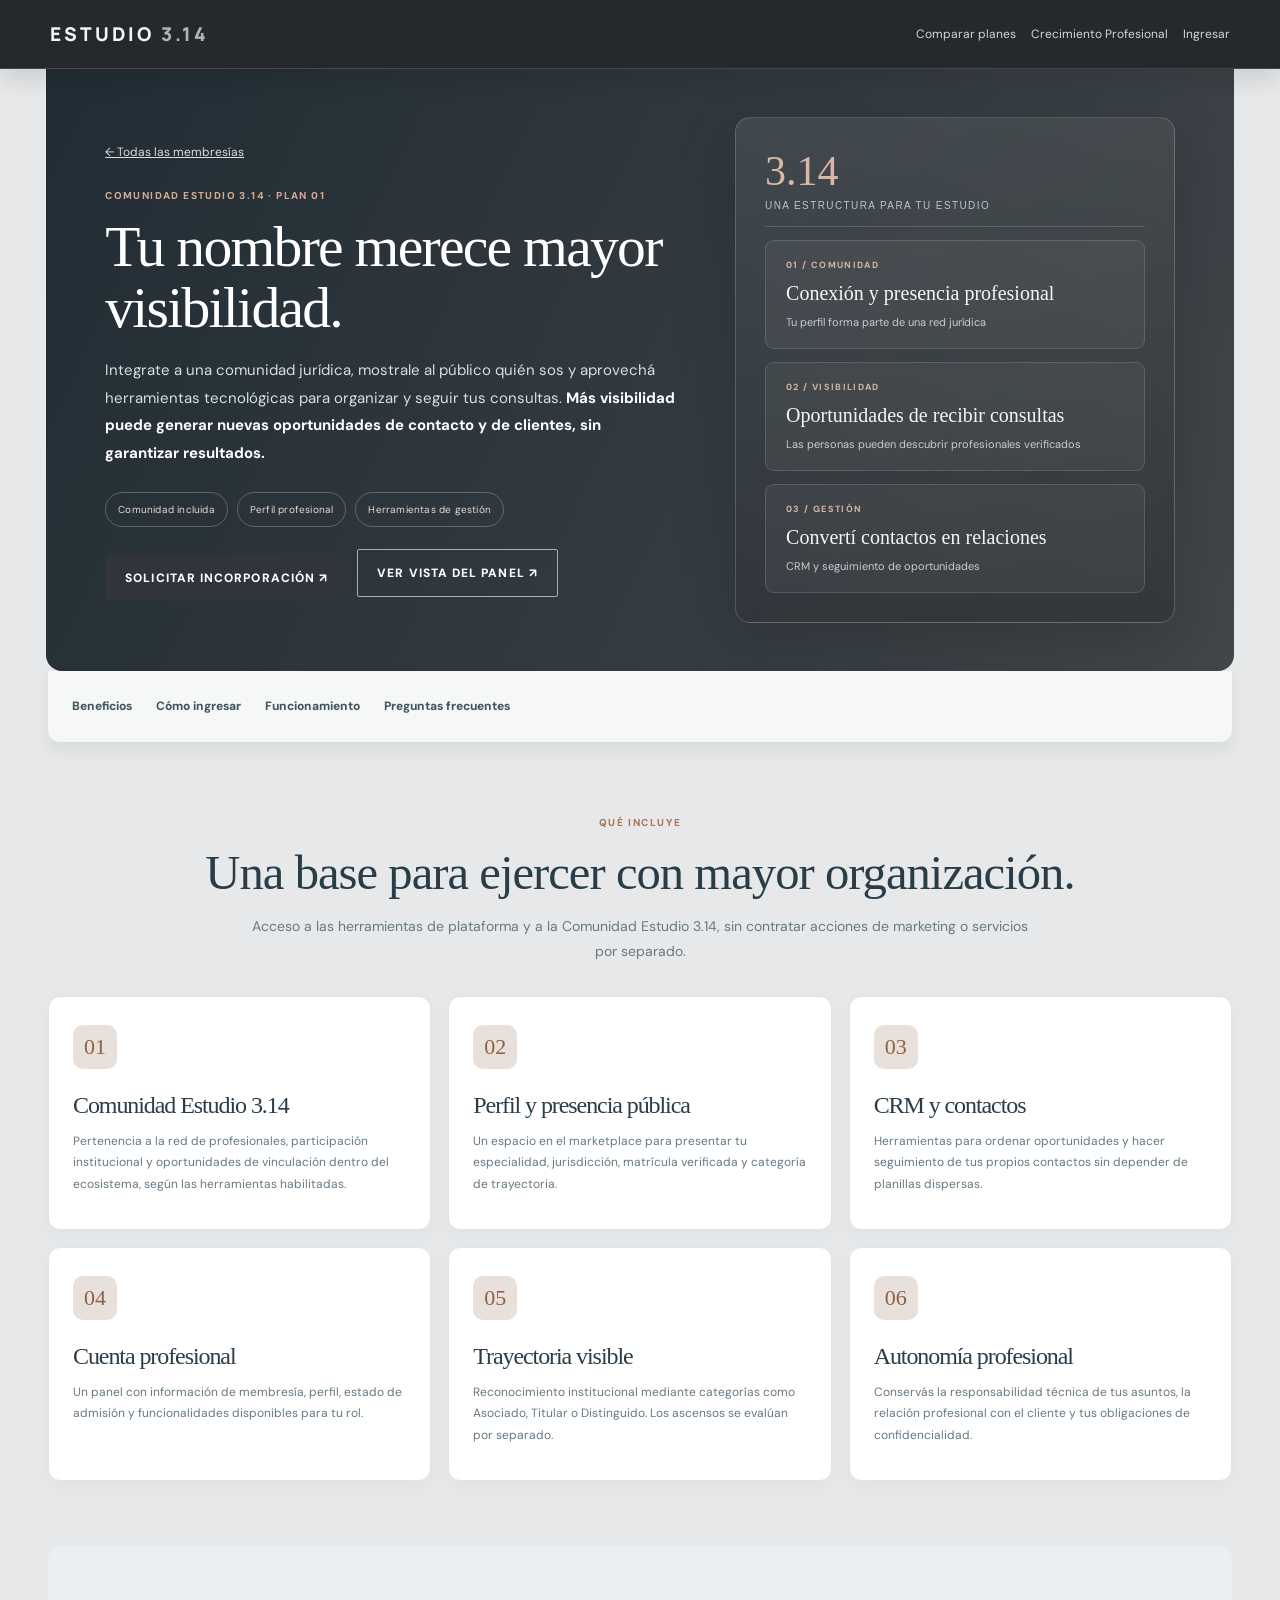
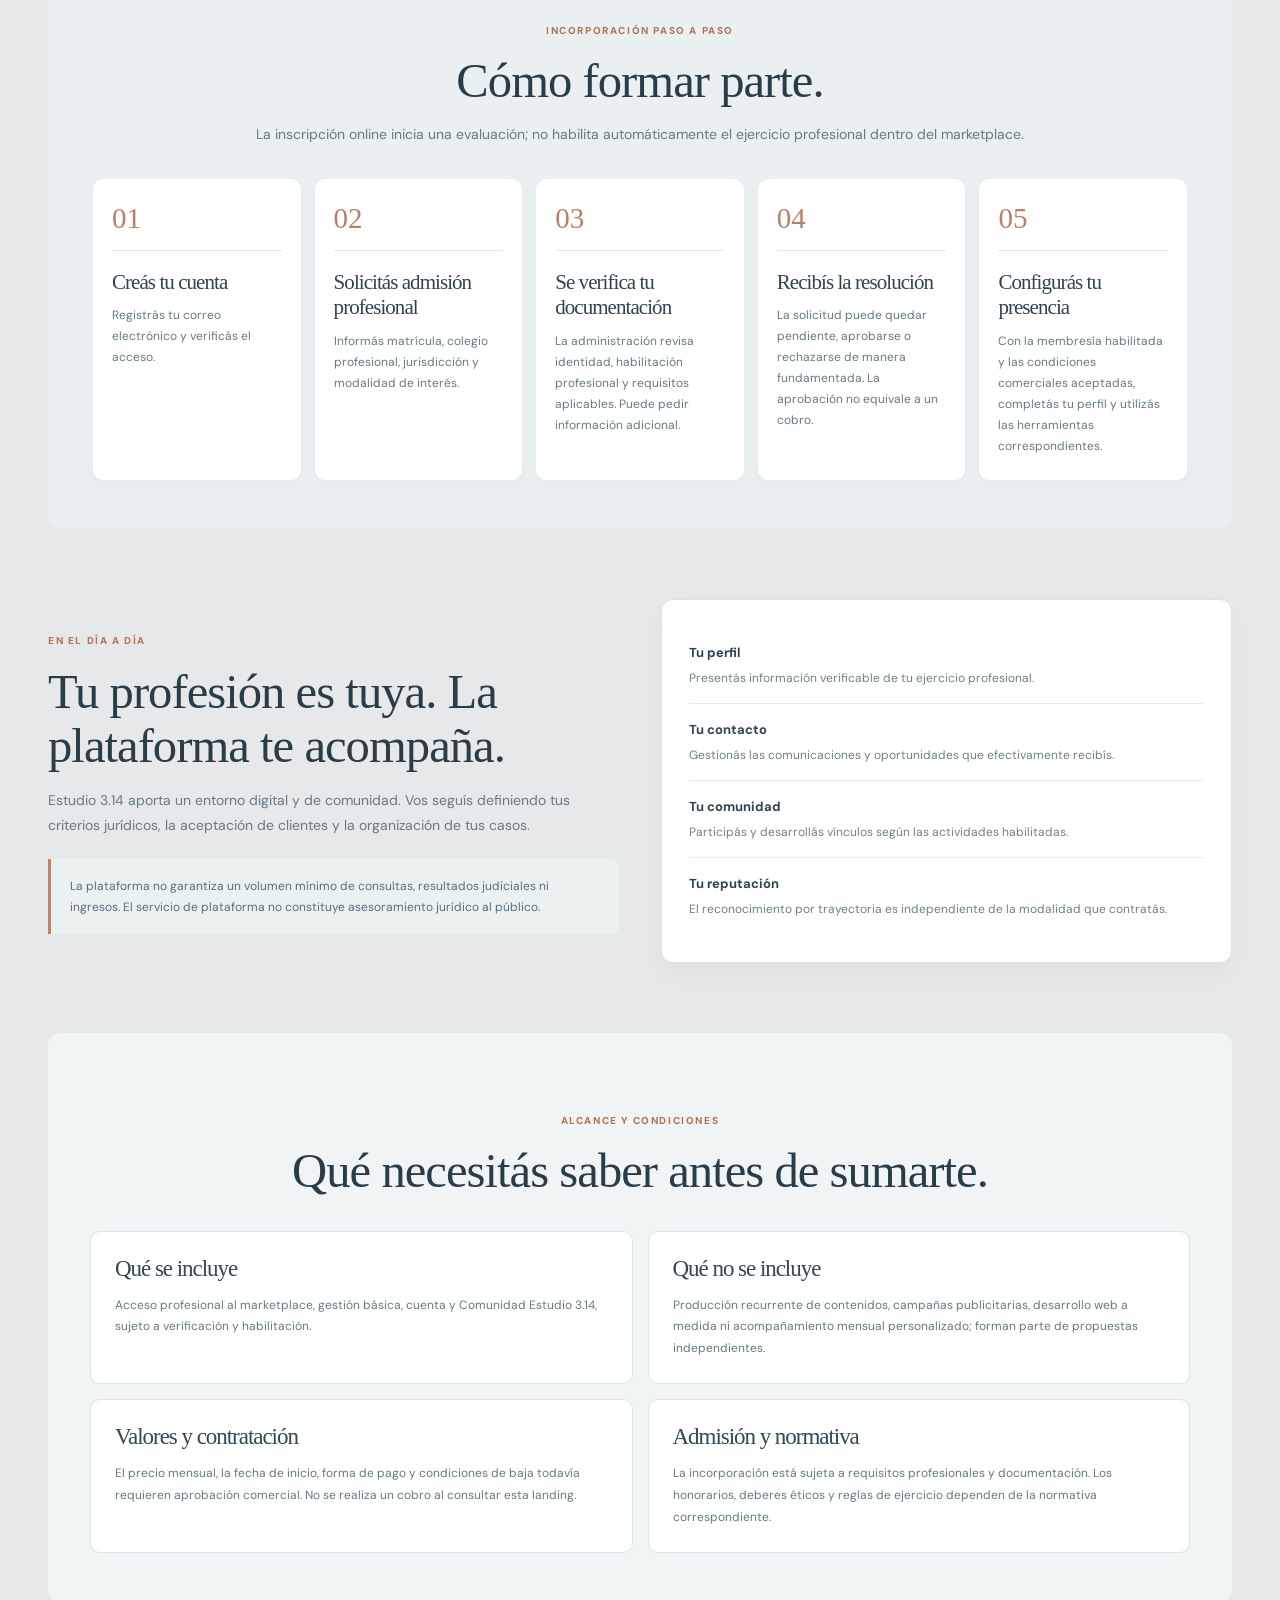
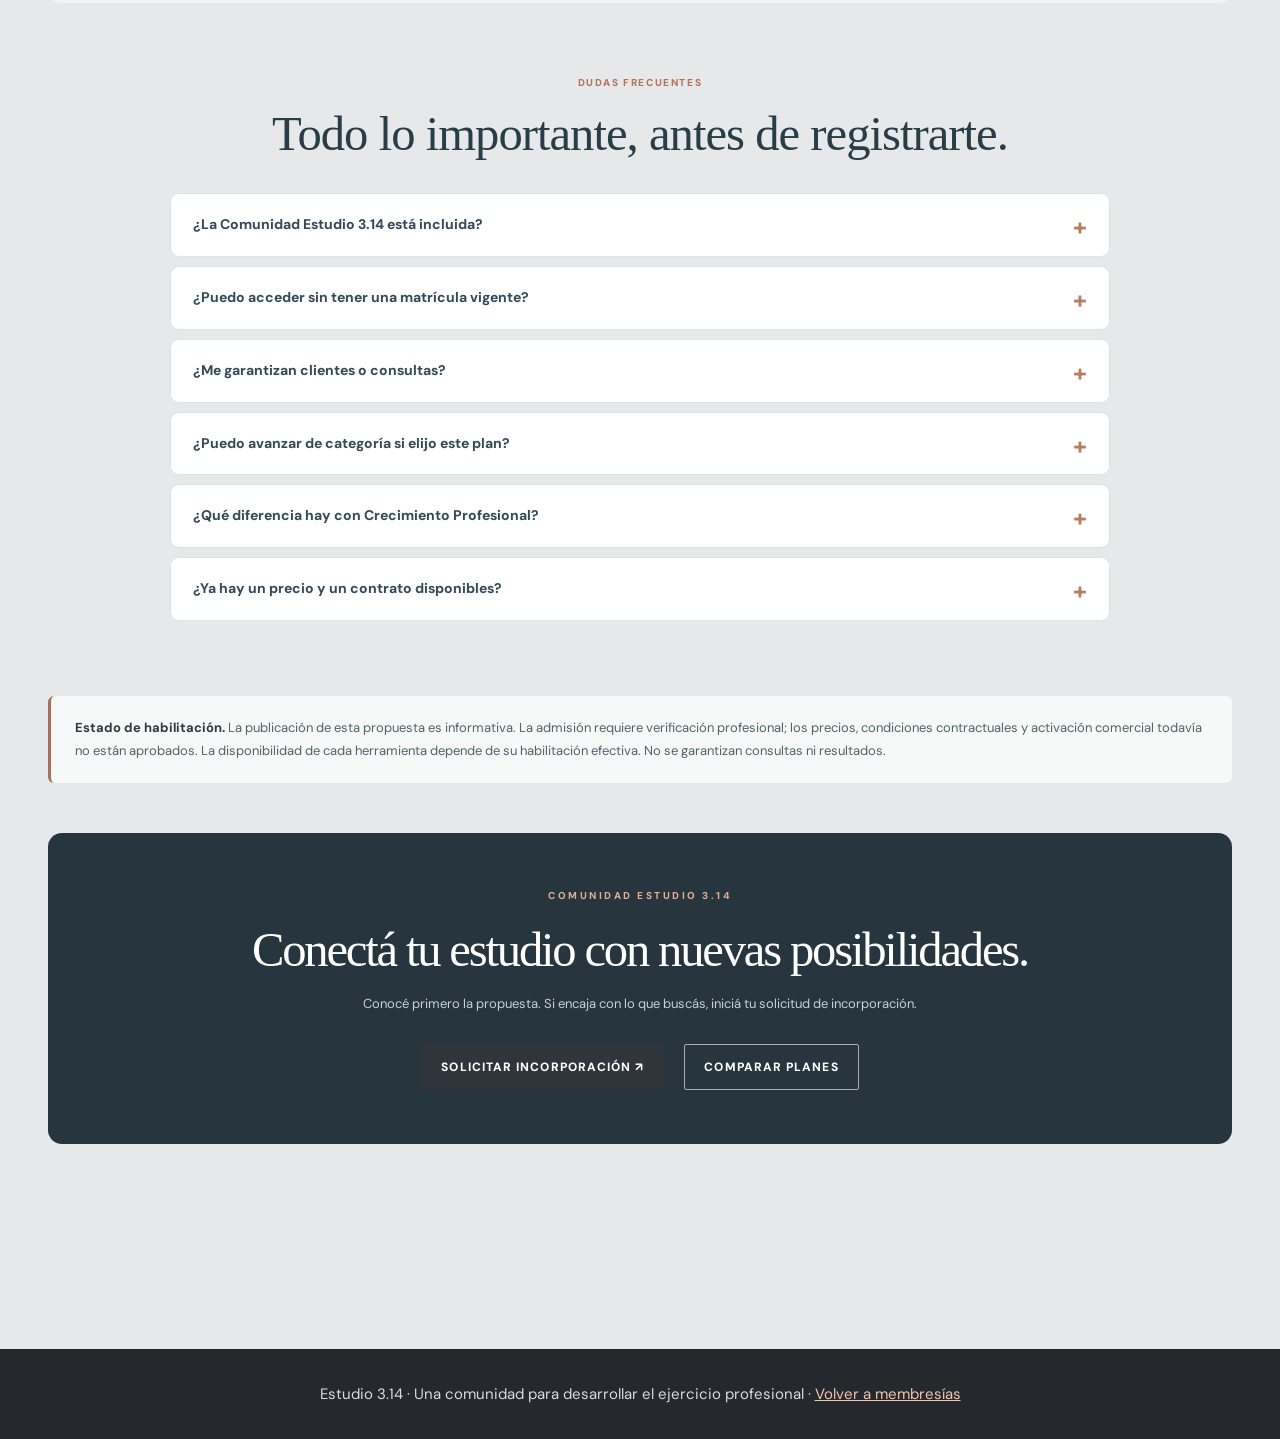
==== commit 6a8d9798: "Refocus membership sales proposition and add safe public panel preview" ====
--- a/plan-acceso.html
+++ b/plan-acceso.html
@@ -1,7 +1,7 @@
 <!doctype html><html lang="es"><head><meta charset="utf-8"><meta name="viewport" content="width=device-width,initial-scale=1"><meta name="description" content="Comunidad jurídica, perfil profesional y herramientas de gestión para abogados en Estudio 3.14."><title>Conexión a Plataforma y Gestión | Estudio 3.14</title><link rel="stylesheet" href="plan-pages.css"></head><body><header class="plan-public-header"><a class="brand" href="index.html#inicio">ESTUDIO <span>3.14</span></a><nav aria-label="Navegación pública"><a href="index.html#membresias">Comparar planes</a><a href="plan-crecimiento.html">Crecimiento Profesional</a><a href="index.html?plan=plataforma#cuenta">Ingresar</a></nav></header><main class="plan-shell"><section class="inner-page plan-landing">
   <div class="plan-landing-hero">
-    <div class="plan-landing-hero-copy"><a class="page-link-button" href="index.html#membresias"   class="plan-back"  >← Todas las membresías</a><span class="eyebrow">COMUNIDAD ESTUDIO 3.14 · PLAN 01</span><h2>Tu estudio, más conectado.</h2><p>Un espacio profesional dentro de Estudio 3.14 para ganar visibilidad, organizar contactos y participar de una comunidad jurídica. Tu actividad profesional sigue siendo independiente.</p><div class="plan-hero-chips"><span>Comunidad incluida</span><span>Perfil profesional</span><span>Herramientas de gestión</span></div><a class="page-link-button" href="index.html?plan=plataforma#cuenta"  class="primary"   >Solicitar incorporación ↗</a><a href="#acceso-proceso"  class="outline"   >Ver cómo funciona ↓</a></div>
-    <div class="plan-hero-display" aria-label="Representación visual de los beneficios del plan"><div class="plan-display-brand">3.14 <small>COMUNIDAD PROFESIONAL</small></div><div class="plan-display-tile"><span>01 / PRESENCIA</span><strong>Perfil profesional verificable</strong><small>Especialidades · Jurisdicción · Trayectoria</small></div><div class="plan-display-tile"><span>02 / GESTIÓN</span><strong>Contactos organizados</strong><small>Seguimiento desde tu cuenta</small></div><div class="plan-display-tile"><span>03 / COMUNIDAD</span><strong>Conexión entre profesionales</strong><small>Participación y reconocimiento</small></div></div>
+    <div class="plan-landing-hero-copy"><a class="plan-back" href="index.html#membresias" >← Todas las membresías</a><span class="eyebrow">COMUNIDAD ESTUDIO 3.14 · PLAN 01</span><h2>Tu nombre merece mayor visibilidad.</h2><p>Integrate a una comunidad jurídica, mostrale al público quién sos y aprovechá herramientas tecnológicas para organizar y seguir tus consultas. <strong>Más visibilidad puede generar nuevas oportunidades de contacto y de clientes, sin garantizar resultados.</strong></p><div class="plan-hero-chips"><span>Comunidad incluida</span><span>Perfil profesional</span><span>Herramientas de gestión</span></div><a class="primary" href="index.html?plan=plataforma#cuenta" >Solicitar incorporación ↗</a><button class="outline preview-open" type="button" onclick="document.getElementById('demo-panel').showModal()">Ver vista del panel ↗</button></div>
+    <div class="plan-hero-display value-visual" aria-label="Cómo se conectan comunidad, visibilidad y gestión"><div class="plan-display-brand">3.14 <small>UNA ESTRUCTURA PARA TU ESTUDIO</small></div><div class="plan-display-tile"><span>01 / COMUNIDAD</span><strong>Conexión y presencia profesional</strong><small>Tu perfil forma parte de una red jurídica</small></div><div class="plan-display-tile"><span>02 / VISIBILIDAD</span><strong>Oportunidades de recibir consultas</strong><small>Las personas pueden descubrir profesionales verificados</small></div><div class="plan-display-tile"><span>03 / GESTIÓN</span><strong>Convertí contactos en relaciones</strong><small>CRM y seguimiento de oportunidades</small></div></div></div>
   </div>
   <div class="plan-anchorbar"><a href="#acceso-beneficios" >Beneficios</a><a href="#acceso-proceso" >Cómo ingresar</a><a href="#acceso-gestion" >Funcionamiento</a><a href="#acceso-faq" >Preguntas frecuentes</a></div>
   <div id="acceso-beneficios" class="plan-section-intro"><span class="eyebrow">QUÉ INCLUYE</span><h2>Una base para ejercer con mayor organización.</h2><p>Acceso a las herramientas de plataforma y a la Comunidad Estudio 3.14, sin contratar acciones de marketing o servicios por separado.</p></div>
@@ -22,7 +22,7 @@
   </div></div>
   <div id="acceso-gestion" class="plan-split-story"><div><span class="eyebrow">EN EL DÍA A DÍA</span><h2>Tu profesión es tuya. La plataforma te acompaña.</h2><p>Estudio 3.14 aporta un entorno digital y de comunidad. Vos seguís definiendo tus criterios jurídicos, la aceptación de clientes y la organización de tus casos.</p><div class="plan-note">La plataforma no garantiza un volumen mínimo de consultas, resultados judiciales ni ingresos. El servicio de plataforma no constituye asesoramiento jurídico al público.</div></div><div class="plan-story-steps"><div><strong>Tu perfil</strong><span>Presentás información verificable de tu ejercicio profesional.</span></div><div><strong>Tu contacto</strong><span>Gestionás las comunicaciones y oportunidades que efectivamente recibís.</span></div><div><strong>Tu comunidad</strong><span>Participás y desarrollás vínculos según las actividades habilitadas.</span></div><div><strong>Tu reputación</strong><span>El reconocimiento por trayectoria es independiente de la modalidad que contratás.</span></div></div></div>
   <div class="plan-conditions"><div class="plan-section-intro"><span class="eyebrow">ALCANCE Y CONDICIONES</span><h2>Qué necesitás saber antes de sumarte.</h2></div><div class="plan-condition-grid"><article><h3>Qué se incluye</h3><p>Acceso profesional al marketplace, gestión básica, cuenta y Comunidad Estudio 3.14, sujeto a verificación y habilitación.</p></article><article><h3>Qué no se incluye</h3><p>Producción recurrente de contenidos, campañas publicitarias, desarrollo web a medida ni acompañamiento mensual personalizado; forman parte de propuestas independientes.</p></article><article><h3>Valores y contratación</h3><p>El precio mensual, la fecha de inicio, forma de pago y condiciones de baja todavía requieren aprobación comercial. No se realiza un cobro al consultar esta landing.</p></article><article><h3>Admisión y normativa</h3><p>La incorporación está sujeta a requisitos profesionales y documentación. Los honorarios, deberes éticos y reglas de ejercicio dependen de la normativa correspondiente.</p></article></div></div>
-  <div id="acceso-faq" class="plan-faq"><div class="plan-section-intro"><span class="eyebrow">DUDAS FRECUENTES</span><h2>Todo lo importante, antes de registrarte.</h2></div><details><summary>¿La Comunidad Estudio 3.14 está incluida?</summary><p>Sí. La comunidad es un beneficio compartido por el plan de Acceso y por Crecimiento Profesional.</p></details><details><summary>¿Puedo acceder sin tener una matrícula vigente?</summary><p>Podés iniciar una cuenta, pero la habilitación de un perfil profesional para prestar servicios jurídicos exige verificar los requisitos de matrícula y ejercicio aplicables.</p></details><details><summary>¿Me garantizan clientes o consultas?</summary><p>No. La visibilidad en la plataforma no implica garantía de consultas, contratación de servicios jurídicos ni resultados.</p></details><details><summary>¿Puedo avanzar de categoría si elijo este plan?</summary><p>Sí, conforme a los requisitos institucionales de trayectoria y evaluación. La categoría no se compra ni depende del plan elegido. <a class="page-link-button" href="index.html#trayectoria"   class="text-link"  >Ver categorías y requisitos →</a></p></details><details><summary>¿Qué diferencia hay con Crecimiento Profesional?</summary><p>Crecimiento Profesional suma un diagnóstico, prioridades acordadas, acciones flexibles y seguimiento mensual. También incluye todos los beneficios de este plan. <a class="page-link-button" href="plan-crecimiento.html"   class="text-link"  >Explorar Crecimiento Profesional →</a></p></details><details><summary>¿Ya hay un precio y un contrato disponibles?</summary><p>Los valores y condiciones finales siguen pendientes de validación. La solicitud de incorporación no genera automáticamente un pago.</p></details></div>
+  <div id="acceso-faq" class="plan-faq"><div class="plan-section-intro"><span class="eyebrow">DUDAS FRECUENTES</span><h2>Todo lo importante, antes de registrarte.</h2></div><details><summary>¿La Comunidad Estudio 3.14 está incluida?</summary><p>Sí. La comunidad es un beneficio compartido por el plan de Acceso y por Crecimiento Profesional.</p></details><details><summary>¿Puedo acceder sin tener una matrícula vigente?</summary><p>Podés iniciar una cuenta, pero la habilitación de un perfil profesional para prestar servicios jurídicos exige verificar los requisitos de matrícula y ejercicio aplicables.</p></details><details><summary>¿Me garantizan clientes o consultas?</summary><p>No. La visibilidad en la plataforma no implica garantía de consultas, contratación de servicios jurídicos ni resultados.</p></details><details><summary>¿Puedo avanzar de categoría si elijo este plan?</summary><p>Sí, conforme a los requisitos institucionales de trayectoria y evaluación. La categoría no se compra ni depende del plan elegido. <a class="text-link" href="index.html#trayectoria" >Ver categorías y requisitos →</a></p></details><details><summary>¿Qué diferencia hay con Crecimiento Profesional?</summary><p>Crecimiento Profesional suma un diagnóstico, prioridades acordadas, acciones flexibles y seguimiento mensual. También incluye todos los beneficios de este plan. <a class="text-link" href="plan-crecimiento.html" >Explorar Crecimiento Profesional →</a></p></details><details><summary>¿Ya hay un precio y un contrato disponibles?</summary><p>Los valores y condiciones finales siguen pendientes de validación. La solicitud de incorporación no genera automáticamente un pago.</p></details></div>
   <section class="plan-capabilities" aria-labelledby="cap-title"><div class="plan-section-intro"><span class="eyebrow">CAPACIDADES DEL ECOSISTEMA 3.14</span><h2 id="cap-title">Conocé todo lo que podemos trabajar.</h2><p>Recuperamos las áreas desarrolladas en el catálogo anterior y las organizamos sin créditos ni compras individuales. Explorá cada posibilidad, su utilidad y sus límites.</p></div><div class="capability-summary"><div><b>Conexión a Plataforma y Gestión</b><p>Incluye comunidad, perfil verificado, visibilidad, CRM y herramientas de gestión habilitadas.</p></div><div><b>Crecimiento Profesional 3.14</b><p>Incluye lo anterior y permite acordar acciones de estas áreas según diagnóstico, prioridades y capacidad mensual.</p></div></div><details class="capability-details"><summary>Ver detalle completo de las áreas y servicios <span>+</span></summary><div class="capability-context"><strong>Qué significa este catálogo para Conexión</strong><p>El listado muestra las capacidades del ecosistema, no beneficios adicionales automáticos de este plan. El acompañamiento y la ejecución personalizada corresponden a Crecimiento Profesional, sujetos a alcance y habilitación, o a trabajos extraordinarios presupuestados.</p></div><div class="capability-grid"><article><span class="detail-category">Contenido y presencia</span><h4>Contenido visual para historias y feed</h4><p>Diseño de piezas gráficas adaptadas a la identidad profesional, textos breves y ajustes acordados.</p><small>Requiere temas, identidad y aprobación previa.</small></article>
 <article><span class="detail-category">Contenido y presencia</span><h4>Contenido y publicación en redes</h4><p>Preparación de publicaciones y coordinación de su salida en los canales definidos.</p><small>La programación automatizada está pendiente de integración; no prometer publicaciones automáticas.</small></article>
 <article><span class="detail-category">Contenido y presencia</span><h4>Programación de posts y reels</h4><p>Organización de contenidos ya aprobados, fechas, textos y seguimiento de publicación.</p><small>La integración con herramientas externas, incluida Metricool, está pendiente.</small></article>
@@ -30,6 +30,6 @@
 <article><span class="detail-category">Atención y captación</span><h4>Configuración de WhatsApp Business</h4><p>Perfil comercial, horarios, mensajes de bienvenida, respuestas rápidas y etiquetas de organización.</p><small>No implica atención de conversaciones por Estudio 3.14 ni chatbot avanzado.</small></article>
 <article><span class="detail-category">Atención y captación</span><h4>Organización de consultas y CRM</h4><p>Circuitos de recepción, etapas de seguimiento, contactos y criterios administrativos.</p><small>No implica migración masiva ni software a medida.</small></article>
 <article><span class="detail-category">Atención y captación</span><h4>Campañas Meta Ads</h4><p>Definición de objetivos y públicos, pieza inicial, configuración y lectura de resultados.</p><small>La pauta publicitaria es adicional y ninguna campaña garantiza consultas.</small></article>
-<article><span class="detail-category">Gestión y desarrollo</span><h4>Consultoría de gestión del estudio</h4><p>Diagnóstico de desafíos operativos, prioridades y recomendaciones para mejorar la organización.</p><small>No sustituye asesoramiento jurídico ni incluye cualquier ejecución posterior.</small></article></div><p class="capability-disclaimer">Estas fichas provienen del catálogo de servicios en revisión. Sus cantidades, entregables y alcance final todavía no están aprobados comercialmente. Las integraciones no habilitadas se indican expresamente y no se ofrecen como prestaciones operativas.</p></details></section><div class="plan-launch-note"><strong>Estado de habilitación.</strong> La publicación de esta propuesta es informativa. La admisión requiere verificación profesional; los precios, condiciones contractuales y activación comercial todavía no están aprobados. La disponibilidad de cada herramienta depende de su habilitación efectiva. No se garantizan consultas ni resultados.</div><div class="plan-final-cta"><span class="eyebrow">COMUNIDAD ESTUDIO 3.14</span><h2>Conectá tu estudio con nuevas posibilidades.</h2><p>Conocé primero la propuesta. Si encaja con lo que buscás, iniciá tu solicitud de incorporación.</p><div><a class="page-link-button" href="index.html?plan=plataforma#cuenta"  class="primary"   >Solicitar incorporación ↗</a><a class="page-link-button" href="index.html#membresias"  class="outline"   >Comparar planes</a></div></div>
+<article><span class="detail-category">Gestión y desarrollo</span><h4>Consultoría de gestión del estudio</h4><p>Diagnóstico de desafíos operativos, prioridades y recomendaciones para mejorar la organización.</p><small>No sustituye asesoramiento jurídico ni incluye cualquier ejecución posterior.</small></article></div><p class="capability-disclaimer">Estas fichas provienen del catálogo de servicios en revisión. Sus cantidades, entregables y alcance final todavía no están aprobados comercialmente. Las integraciones no habilitadas se indican expresamente y no se ofrecen como prestaciones operativas.</p></details></section><div class="plan-launch-note"><strong>Estado de habilitación.</strong> La publicación de esta propuesta es informativa. La admisión requiere verificación profesional; los precios, condiciones contractuales y activación comercial todavía no están aprobados. La disponibilidad de cada herramienta depende de su habilitación efectiva. No se garantizan consultas ni resultados.</div><div class="plan-final-cta"><span class="eyebrow">COMUNIDAD ESTUDIO 3.14</span><h2>Conectá tu estudio con nuevas posibilidades.</h2><p>Conocé primero la propuesta. Si encaja con lo que buscás, iniciá tu solicitud de incorporación.</p><div><a class="primary" href="index.html?plan=plataforma#cuenta" >Solicitar incorporación ↗</a><a class="outline" href="index.html#membresias" >Comparar planes</a></div></div>
 </section>
-</main><footer class="plan-public-footer">Estudio 3.14 · Una comunidad para desarrollar el ejercicio profesional · <a href="index.html#membresias">Volver a membresías</a></footer></body></html>+<dialog id="demo-panel" class="preview-dialog" aria-labelledby="preview-title"><div class="preview-top"><div><span class="eyebrow">VISTA ILUSTRATIVA · SIN DATOS REALES</span><h2 id="preview-title">Así se organiza tu estudio.</h2></div><button type="button" class="preview-close" onclick="document.getElementById('demo-panel').close()" aria-label="Cerrar vista del panel">×</button></div><div class="preview-layout"><aside><b>3.14</b><span>Resumen</span><span>Mi perfil</span><span>Consultas y CRM</span><span>Comunidad</span></aside><div class="preview-workspace"><div class="preview-kpis"><article><small>PRESENCIA</small><strong>Perfil profesional</strong><p>Verificación y especialidades</p></article><article><small>CONTACTOS</small><strong>Seguimiento</strong><p>Consultas organizadas por estado</p></article><article><small>COMUNIDAD</small><strong>Vinculación</strong><p>Red jurídica y trayectoria</p></article></div><div class="preview-workflow"><h3>Gestión de consultas · ejemplo</h3><p>Nuevo contacto → en seguimiento → respuesta → cerrado</p><div><span>Objetivo y estado</span><span>Responsable</span><span>Próxima acción</span></div></div><p class="preview-legal">Representación conceptual. No muestra cuentas, contactos ni métricas reales. Algunas funciones requieren aprobación de membresía o habilitación.</p></div></div><div class="preview-bottom"><a class="primary" href="index.html?plan=plataforma#cuenta">Solicitar incorporación</a><button class="outline" onclick="document.getElementById('demo-panel').close()">Cerrar</button></div></dialog></main><footer class="plan-public-footer">Estudio 3.14 · Una comunidad para desarrollar el ejercicio profesional · <a href="index.html#membresias">Volver a membresías</a></footer></body></html>
--- a/plan-pages.css
+++ b/plan-pages.css
@@ -558,3 +558,25 @@
 .plan-shell .plan-anchorbar{position:sticky;top:0;z-index:9;box-shadow:0 7px 15px #182a3412}
 .plan-shell .plan-section-intro,.plan-shell .plan-process-section,.plan-shell .plan-conditions,.plan-shell .plan-faq{scroll-margin-top:90px}
 @media(max-width:600px){.plan-shell .plan-anchorbar{position:relative;gap:10px}.plan-shell .plan-final-cta a{width:100%;margin:6px 0}}
+
+/* Detalle editorial de capacidades recuperadas del catálogo histórico */
+.plan-capabilities{margin:66px 0 50px}
+.capability-summary{display:grid;grid-template-columns:1fr 1fr;gap:14px;margin:24px 0}
+.capability-summary>div{background:#fff;border:1px solid #d9e0e3;border-radius:12px;padding:23px}
+.capability-summary b{font:normal 23px Georgia,serif;color:#283c47}
+.capability-summary p{color:#62717d;font-size:13px;margin:10px 0 0}
+.capability-details{background:#f9fafb;border:1px solid #cbd6db;border-radius:14px;overflow:hidden}
+.capability-details>summary{list-style:none;cursor:pointer;background:#2b353d;color:white;padding:22px 27px;font-size:14px;font-weight:800;display:flex;justify-content:space-between;gap:12px;align-items:center}
+.capability-details>summary::-webkit-details-marker{display:none}
+.capability-details>summary span{font-size:25px;color:#d8ae99}
+.capability-details[open]>summary span{transform:rotate(45deg)}
+.capability-context{padding:22px 27px 0;color:#344853}
+.capability-context p{font-size:13px;color:#5b6e79;margin:7px 0}
+.capability-grid{display:grid;grid-template-columns:repeat(2,minmax(0,1fr));gap:14px;padding:24px}
+.capability-grid article{padding:24px;border:1px solid #dde5e8;background:white;border-radius:10px;box-shadow:0 6px 15px #142a3708}
+.capability-grid .detail-category{font-size:10px;text-transform:uppercase;letter-spacing:.12em;font-weight:800;color:#a46b50}
+.capability-grid h4{font:normal 23px/1.2 Georgia,serif;margin:12px 0;color:#273e49}
+.capability-grid p{font-size:13px;color:#526773;line-height:1.7;margin:0 0 13px}
+.capability-grid small{font-size:11px;color:#7b6e65;line-height:1.6}
+.capability-disclaimer{font-size:12px;color:#65757f;margin:0;padding:0 26px 27px}
+@media(max-width:680px){.capability-summary,.capability-grid{grid-template-columns:1fr}.capability-grid{padding:13px}.capability-details>summary{padding:18px}.capability-context{padding:18px 18px 0}}
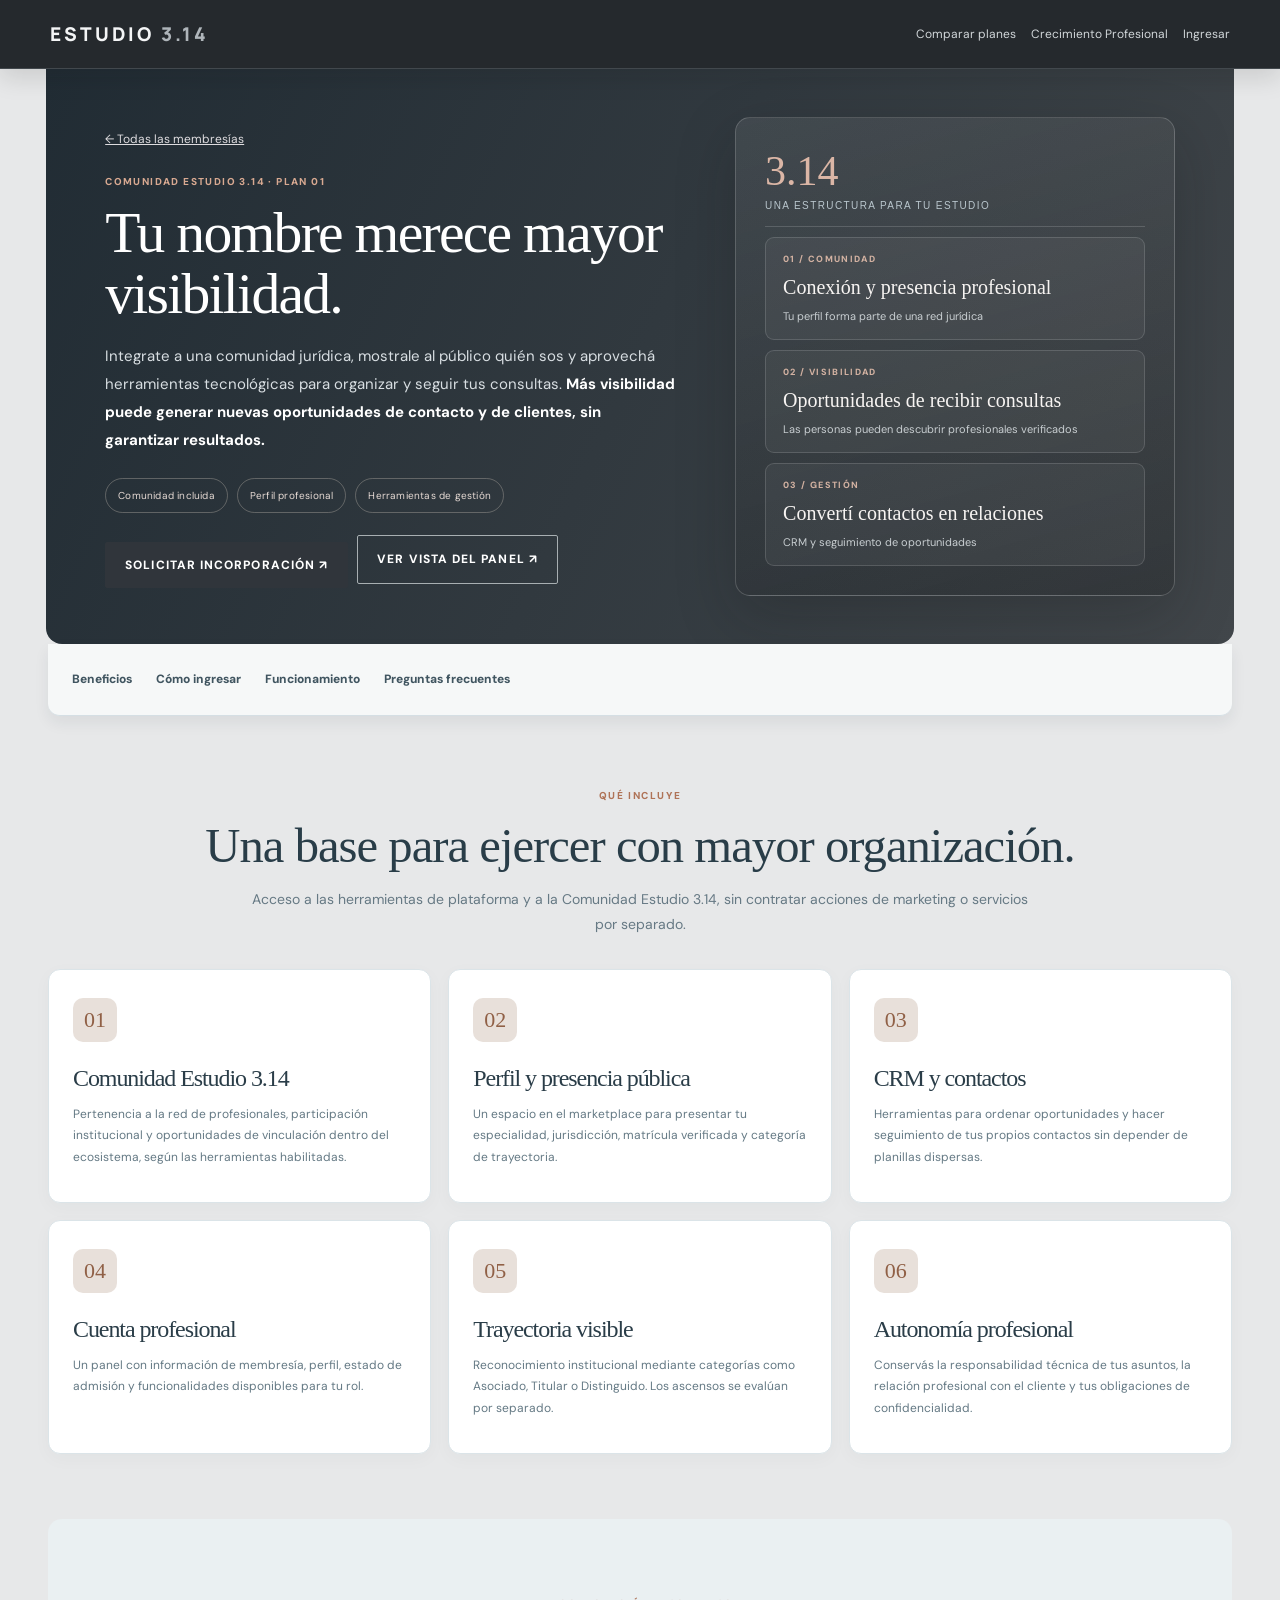
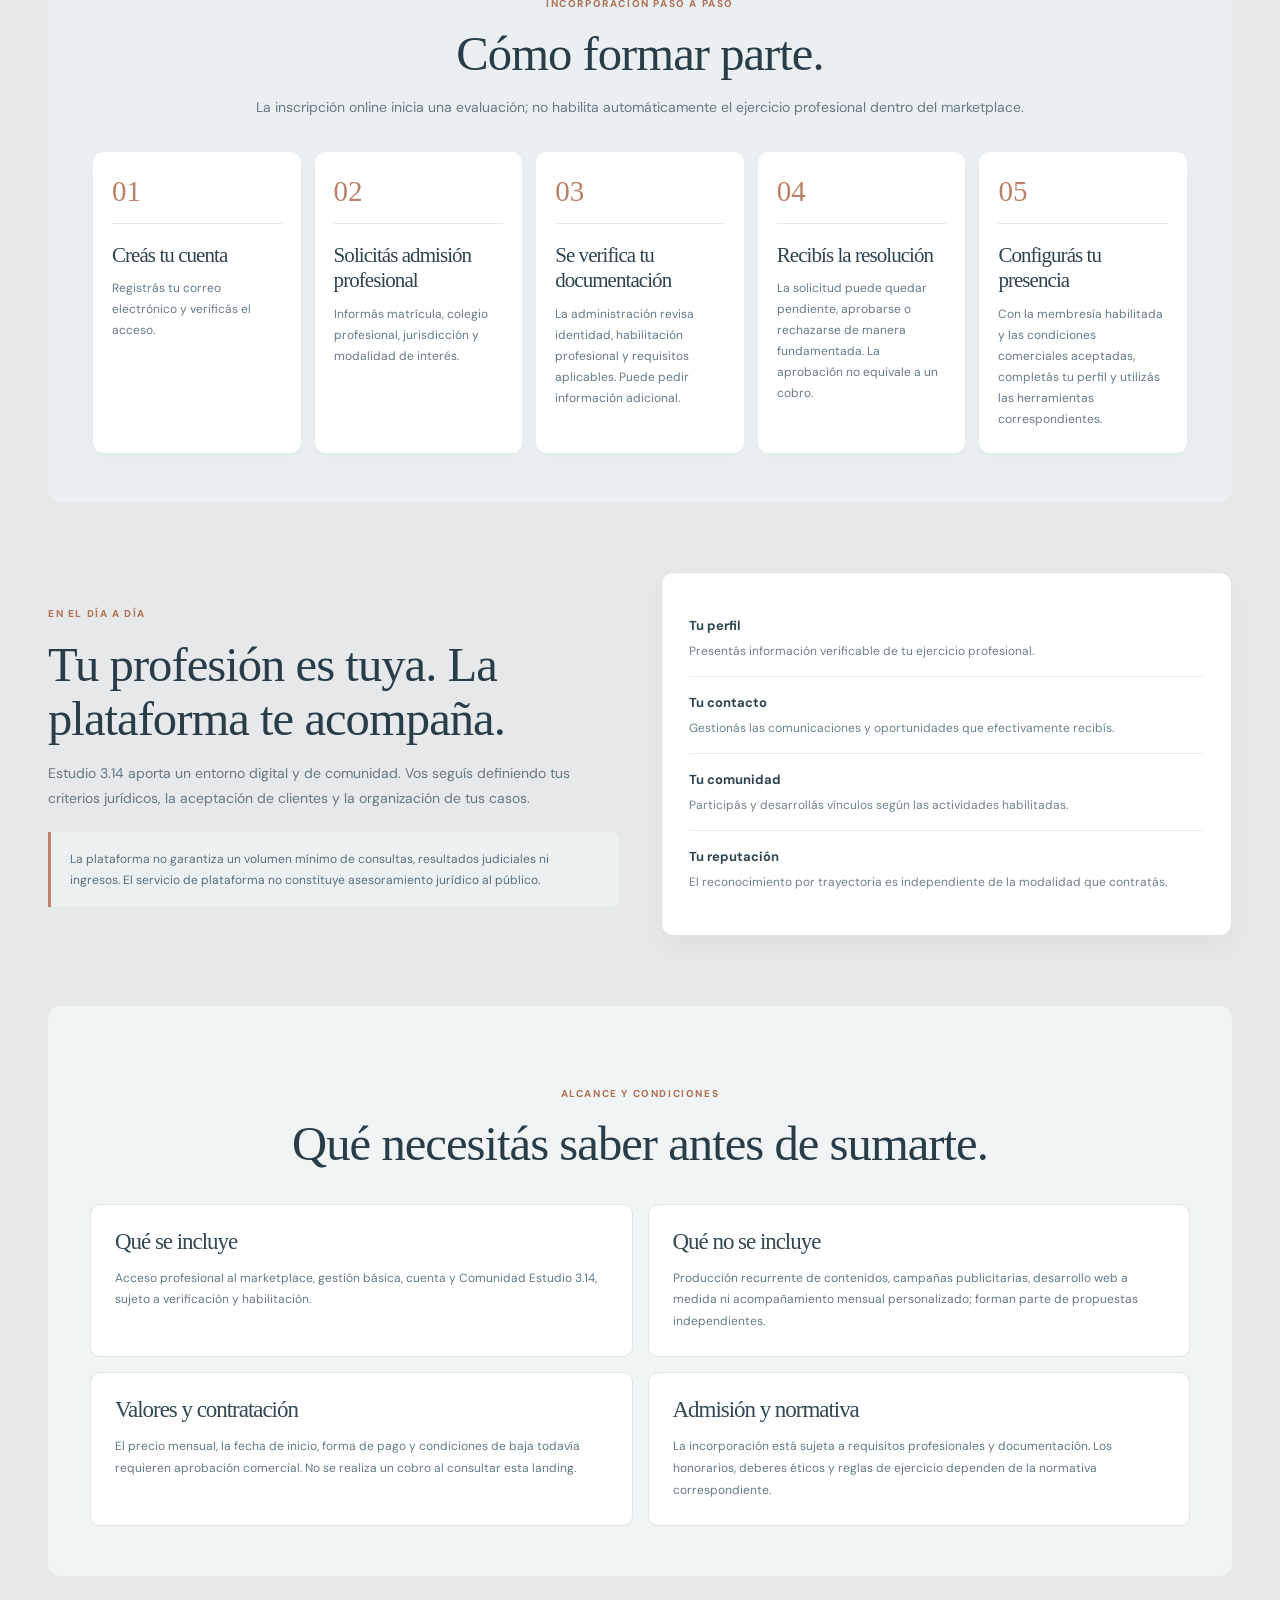
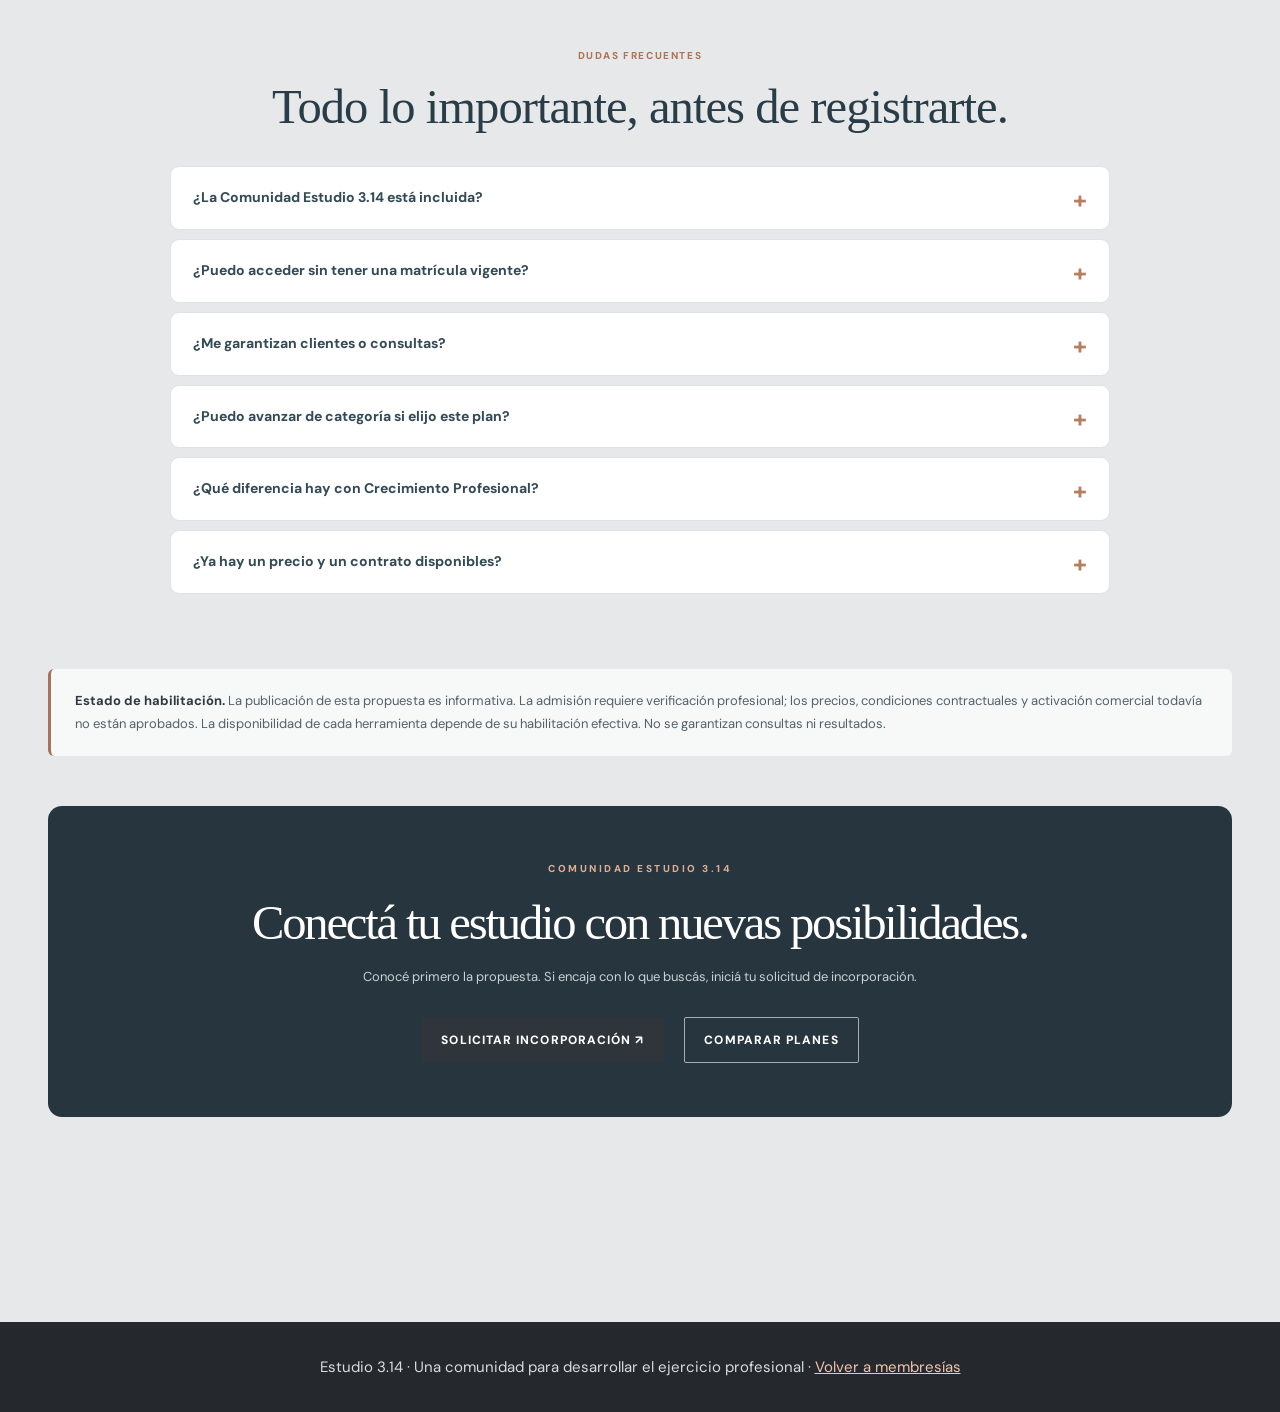
==== commit ac60f21f: "Fix hero layout nesting after public panel preview" ====
--- a/plan-acceso.html
+++ b/plan-acceso.html
@@ -2,7 +2,6 @@
   <div class="plan-landing-hero">
     <div class="plan-landing-hero-copy"><a class="plan-back" href="index.html#membresias" >← Todas las membresías</a><span class="eyebrow">COMUNIDAD ESTUDIO 3.14 · PLAN 01</span><h2>Tu nombre merece mayor visibilidad.</h2><p>Integrate a una comunidad jurídica, mostrale al público quién sos y aprovechá herramientas tecnológicas para organizar y seguir tus consultas. <strong>Más visibilidad puede generar nuevas oportunidades de contacto y de clientes, sin garantizar resultados.</strong></p><div class="plan-hero-chips"><span>Comunidad incluida</span><span>Perfil profesional</span><span>Herramientas de gestión</span></div><a class="primary" href="index.html?plan=plataforma#cuenta" >Solicitar incorporación ↗</a><button class="outline preview-open" type="button" onclick="document.getElementById('demo-panel').showModal()">Ver vista del panel ↗</button></div>
     <div class="plan-hero-display value-visual" aria-label="Cómo se conectan comunidad, visibilidad y gestión"><div class="plan-display-brand">3.14 <small>UNA ESTRUCTURA PARA TU ESTUDIO</small></div><div class="plan-display-tile"><span>01 / COMUNIDAD</span><strong>Conexión y presencia profesional</strong><small>Tu perfil forma parte de una red jurídica</small></div><div class="plan-display-tile"><span>02 / VISIBILIDAD</span><strong>Oportunidades de recibir consultas</strong><small>Las personas pueden descubrir profesionales verificados</small></div><div class="plan-display-tile"><span>03 / GESTIÓN</span><strong>Convertí contactos en relaciones</strong><small>CRM y seguimiento de oportunidades</small></div></div></div>
-  </div>
   <div class="plan-anchorbar"><a href="#acceso-beneficios" >Beneficios</a><a href="#acceso-proceso" >Cómo ingresar</a><a href="#acceso-gestion" >Funcionamiento</a><a href="#acceso-faq" >Preguntas frecuentes</a></div>
   <div id="acceso-beneficios" class="plan-section-intro"><span class="eyebrow">QUÉ INCLUYE</span><h2>Una base para ejercer con mayor organización.</h2><p>Acceso a las herramientas de plataforma y a la Comunidad Estudio 3.14, sin contratar acciones de marketing o servicios por separado.</p></div>
   <div class="plan-benefit-grid">
--- a/plan-pages.css
+++ b/plan-pages.css
@@ -580,3 +580,28 @@
 .capability-grid small{font-size:11px;color:#7b6e65;line-height:1.6}
 .capability-disclaimer{font-size:12px;color:#65757f;margin:0;padding:0 26px 27px}
 @media(max-width:680px){.capability-summary,.capability-grid{grid-template-columns:1fr}.capability-grid{padding:13px}.capability-details>summary{padding:18px}.capability-context{padding:18px 18px 0}}
+
+/* Commercial value narrative and safe public dashboard modal */
+.value-visual{gap:10px}.value-visual .plan-display-tile{padding:14px 17px}
+.preview-dialog{width:min(1000px,calc(100vw - 32px));max-height:min(92vh,900px);border:0;border-radius:18px;padding:0;background:#f3f5f6;color:#2b3942;box-shadow:0 28px 95px #1119;overflow:auto}
+.preview-dialog::backdrop{background:#131b23bd;backdrop-filter:blur(4px)}
+.preview-top{display:flex;justify-content:space-between;align-items:start;gap:16px;padding:27px 30px;background:white}
+.preview-top h2{font:normal clamp(26px,3vw,38px) Georgia,serif;margin:8px 0}
+.preview-close{background:#e8ecee;border:0;border-radius:50%;height:42px;width:42px;font-size:25px}
+.preview-layout{display:grid;grid-template-columns:190px minmax(0,1fr);min-height:360px}
+.preview-layout aside{background:#263139;color:#cdd7dc;padding:27px 19px;display:flex;gap:18px;flex-direction:column;font-size:12px}
+.preview-layout aside b{font:normal 30px Georgia,serif;color:#d4a58b;margin-bottom:22px}
+.preview-workspace{padding:26px}
+.preview-kpis{display:grid;grid-template-columns:repeat(3,minmax(0,1fr));gap:11px}
+.preview-kpis article{background:white;border:1px solid #dce3e7;border-radius:10px;padding:18px}
+.preview-kpis small{color:#a97459;font-size:9px;letter-spacing:.12em;font-weight:800}
+.preview-kpis strong{display:block;font:normal 20px Georgia,serif;margin:10px 0;color:#2b3c44}
+.preview-kpis p{font-size:11px;color:#677882}
+.preview-workflow{background:white;border:1px solid #dce3e7;border-radius:10px;padding:20px;margin-top:14px}
+.preview-workflow h3{font:normal 25px Georgia,serif;margin:0 0 8px}
+.preview-workflow p{color:#5b6c76;font-size:12px}
+.preview-workflow>div{display:flex;justify-content:space-between;gap:12px;background:#f0f3f4;padding:15px;color:#495e68;font-size:11px;font-weight:700}
+.preview-legal{font-size:11px;color:#71818a}
+.preview-bottom{display:flex;justify-content:flex-end;gap:10px;background:white;padding:16px 29px}
+.preview-bottom a{text-decoration:none;display:inline-flex;align-items:center}
+@media(max-width:680px){.preview-layout{grid-template-columns:1fr}.preview-layout aside{flex-direction:row;flex-wrap:wrap;gap:8px;padding:16px}.preview-layout aside b{width:100%;margin:0}.preview-kpis{grid-template-columns:1fr}.preview-top,.preview-workspace{padding:18px}.preview-bottom{flex-wrap:wrap}.preview-bottom>*{flex:1}}
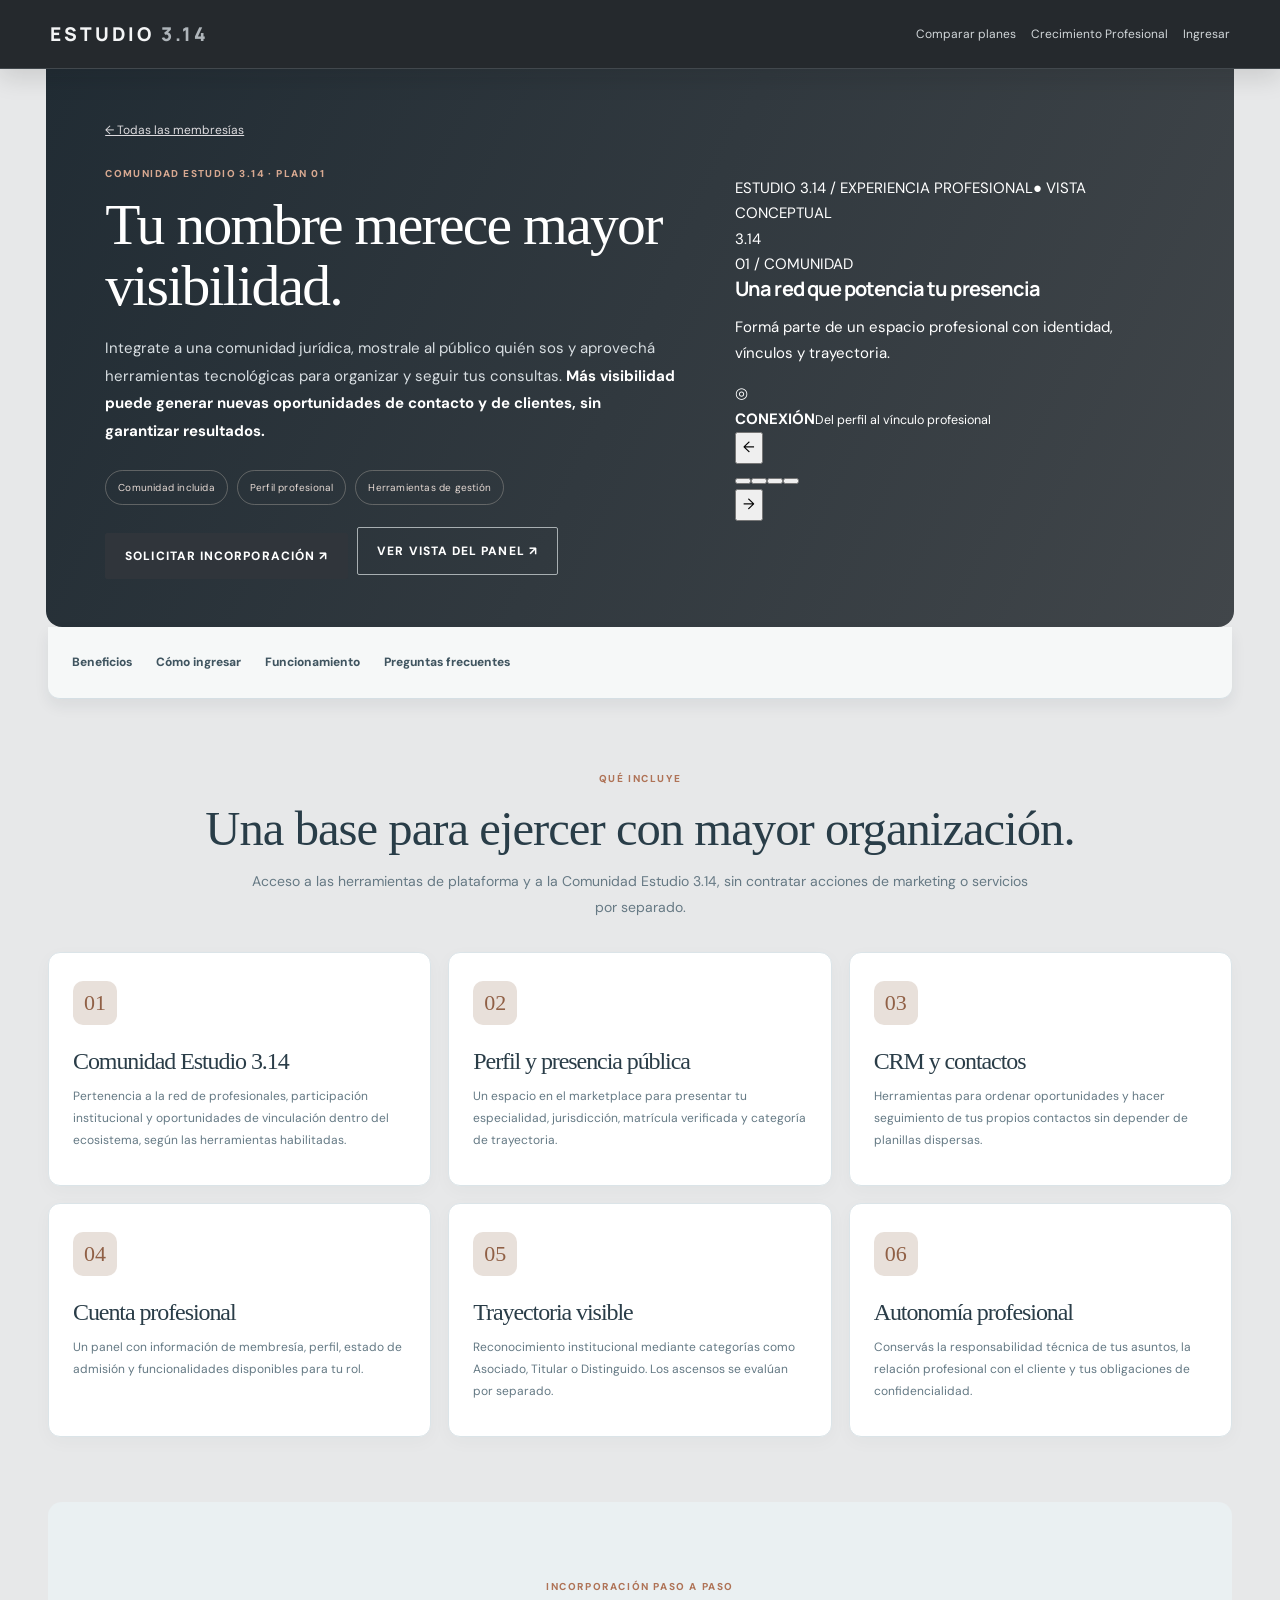
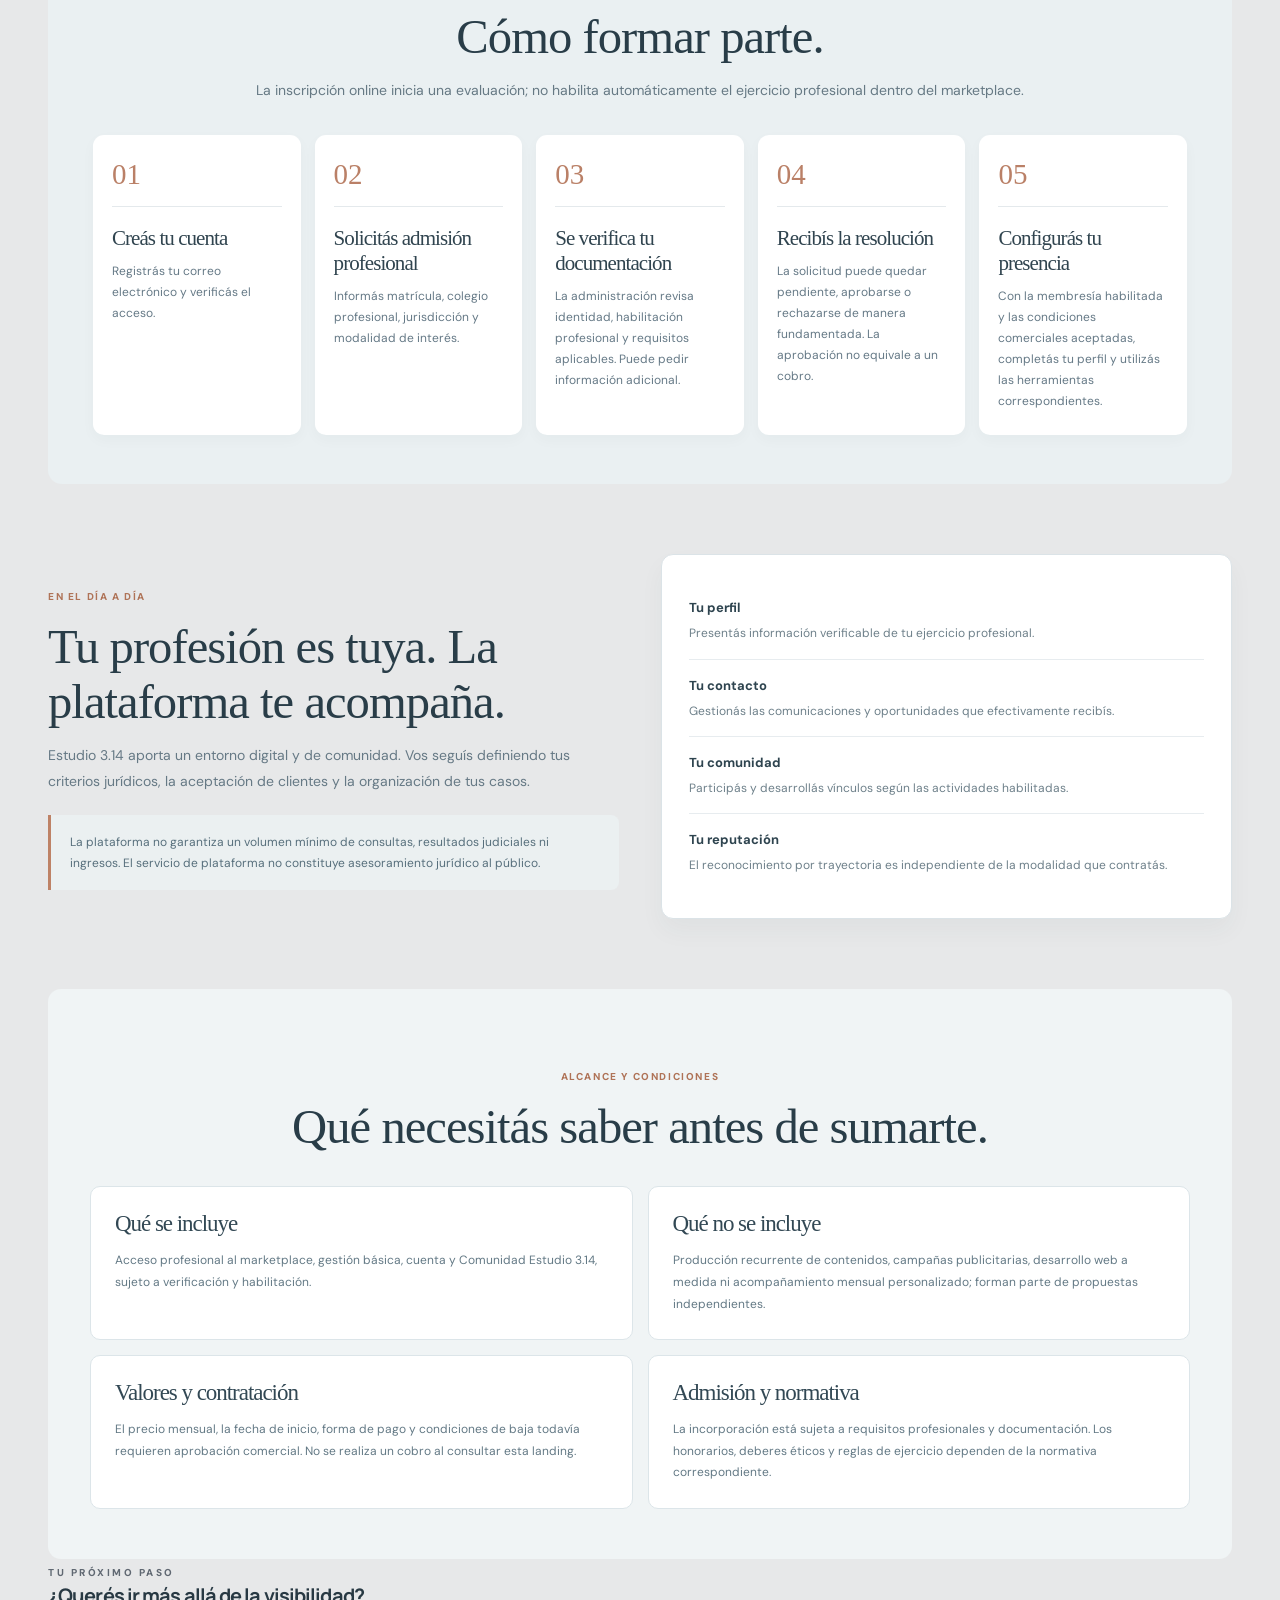
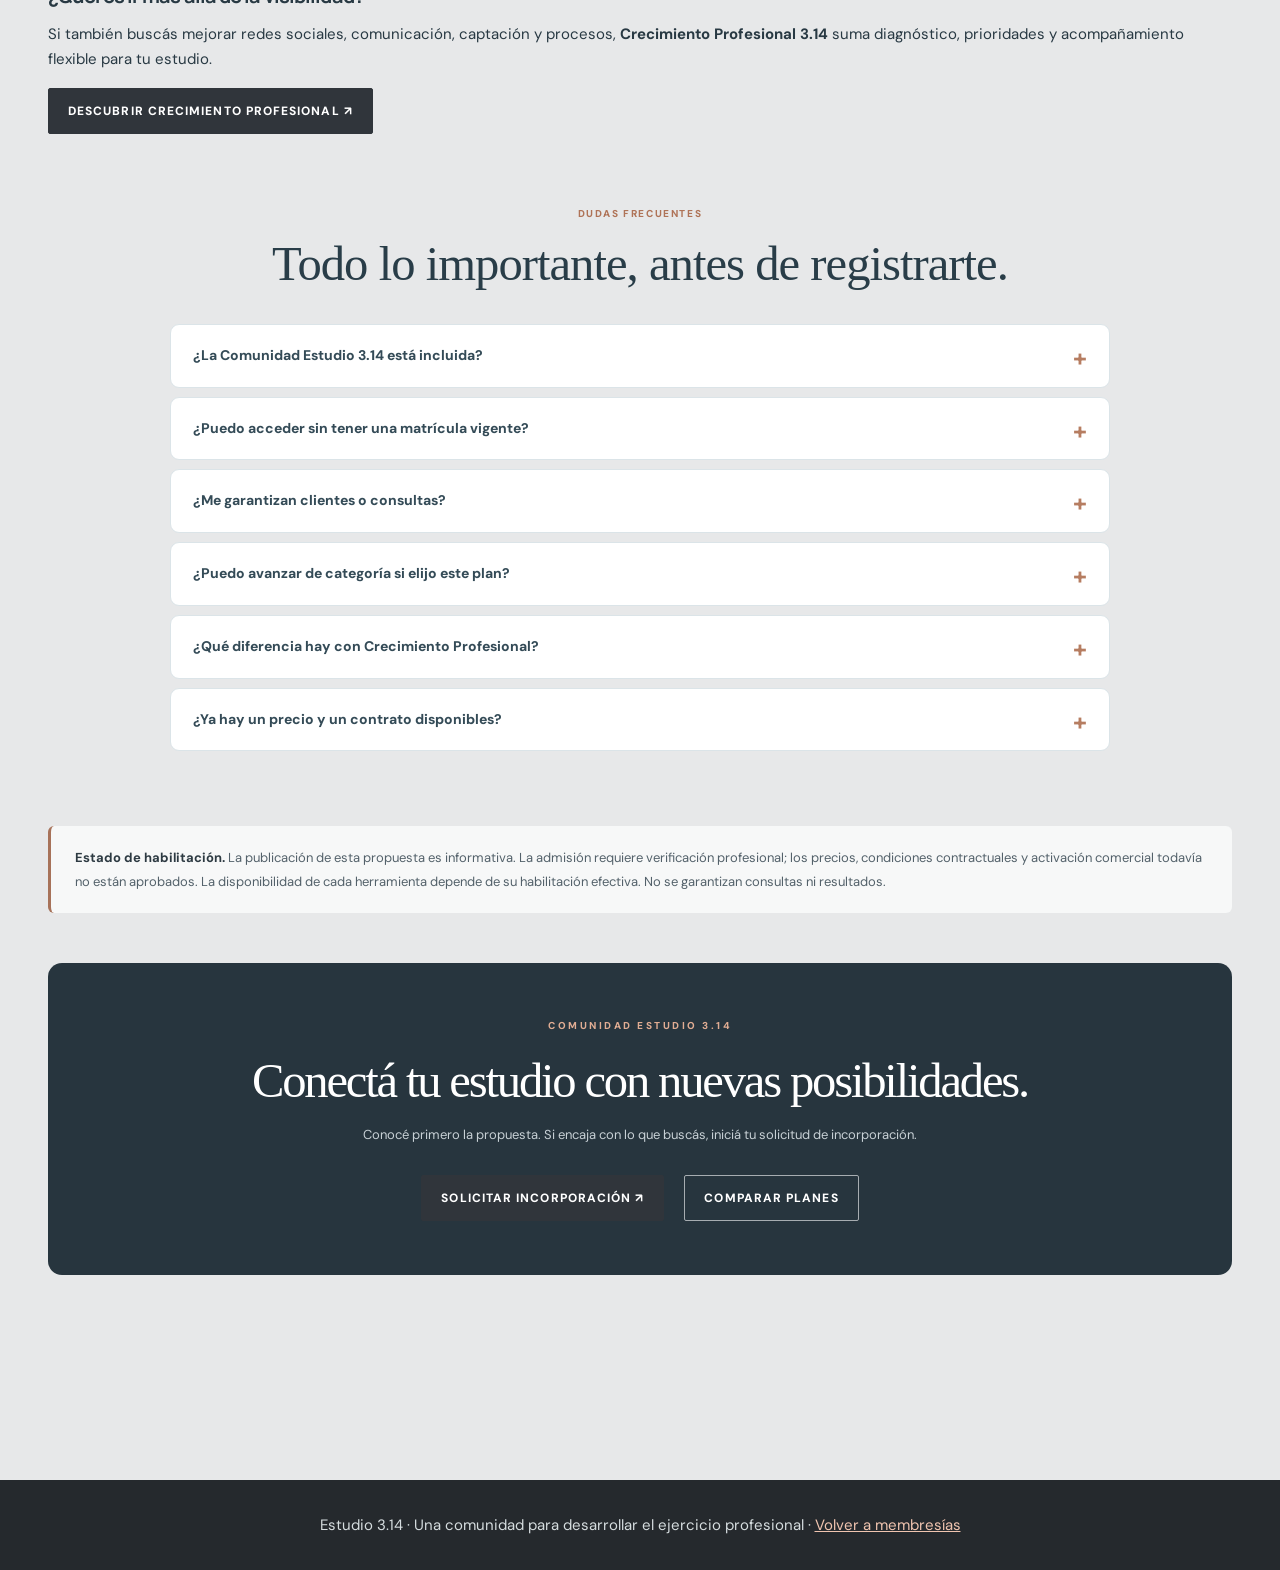
==== commit 8966f06d: "Add animated membership story, growth cross-sell and interactive dashboard demo" ====
--- a/plan-acceso.html
+++ b/plan-acceso.html
@@ -1,7 +1,7 @@
 <!doctype html><html lang="es"><head><meta charset="utf-8"><meta name="viewport" content="width=device-width,initial-scale=1"><meta name="description" content="Comunidad jurídica, perfil profesional y herramientas de gestión para abogados en Estudio 3.14."><title>Conexión a Plataforma y Gestión | Estudio 3.14</title><link rel="stylesheet" href="plan-pages.css"></head><body><header class="plan-public-header"><a class="brand" href="index.html#inicio">ESTUDIO <span>3.14</span></a><nav aria-label="Navegación pública"><a href="index.html#membresias">Comparar planes</a><a href="plan-crecimiento.html">Crecimiento Profesional</a><a href="index.html?plan=plataforma#cuenta">Ingresar</a></nav></header><main class="plan-shell"><section class="inner-page plan-landing">
   <div class="plan-landing-hero">
     <div class="plan-landing-hero-copy"><a class="plan-back" href="index.html#membresias" >← Todas las membresías</a><span class="eyebrow">COMUNIDAD ESTUDIO 3.14 · PLAN 01</span><h2>Tu nombre merece mayor visibilidad.</h2><p>Integrate a una comunidad jurídica, mostrale al público quién sos y aprovechá herramientas tecnológicas para organizar y seguir tus consultas. <strong>Más visibilidad puede generar nuevas oportunidades de contacto y de clientes, sin garantizar resultados.</strong></p><div class="plan-hero-chips"><span>Comunidad incluida</span><span>Perfil profesional</span><span>Herramientas de gestión</span></div><a class="primary" href="index.html?plan=plataforma#cuenta" >Solicitar incorporación ↗</a><button class="outline preview-open" type="button" onclick="document.getElementById('demo-panel').showModal()">Ver vista del panel ↗</button></div>
-    <div class="plan-hero-display value-visual" aria-label="Cómo se conectan comunidad, visibilidad y gestión"><div class="plan-display-brand">3.14 <small>UNA ESTRUCTURA PARA TU ESTUDIO</small></div><div class="plan-display-tile"><span>01 / COMUNIDAD</span><strong>Conexión y presencia profesional</strong><small>Tu perfil forma parte de una red jurídica</small></div><div class="plan-display-tile"><span>02 / VISIBILIDAD</span><strong>Oportunidades de recibir consultas</strong><small>Las personas pueden descubrir profesionales verificados</small></div><div class="plan-display-tile"><span>03 / GESTIÓN</span><strong>Convertí contactos en relaciones</strong><small>CRM y seguimiento de oportunidades</small></div></div></div>
+    <div class="studio-orbit" aria-label="Recorrido interactivo de los beneficios"><div class="orbit-glow" aria-hidden="true"></div><div class="orbit-head"><span>ESTUDIO 3.14 / EXPERIENCIA PROFESIONAL</span><span class="orbit-live">● VISTA CONCEPTUAL</span></div><div class="orbit-frame"><div class="orbit-symbol" aria-hidden="true">3.14</div><div class="orbit-slide" id="orbit-slide"><span class="orbit-step" id="orbit-step">01 / COMUNIDAD</span><h3 id="orbit-title">Una red que potencia tu presencia</h3><p id="orbit-description">Formá parte de un espacio profesional con identidad, vínculos y trayectoria.</p><div class="orbit-metric"><span id="orbit-graphic">◎</span><div><strong id="orbit-keyword">CONEXIÓN</strong><small>Del perfil al vínculo profesional</small></div></div></div></div><div class="orbit-control"><button type="button" class="orbit-prev" aria-label="Anterior beneficio">←</button><div class="orbit-dots" role="group" aria-label="Seleccionar beneficio"><button type="button" data-orbit="0" aria-label="Una red que potencia tu presencia" aria-current="true"></button><button type="button" data-orbit="1" aria-label="Que te encuentren por tu especialidad" ></button><button type="button" data-orbit="2" aria-label="Cada oportunidad merece seguimiento" ></button><button type="button" data-orbit="3" aria-label="Una estructura para seguir avanzando" ></button></div><button type="button" class="orbit-next" aria-label="Siguiente beneficio">→</button></div></div></div>
   <div class="plan-anchorbar"><a href="#acceso-beneficios" >Beneficios</a><a href="#acceso-proceso" >Cómo ingresar</a><a href="#acceso-gestion" >Funcionamiento</a><a href="#acceso-faq" >Preguntas frecuentes</a></div>
   <div id="acceso-beneficios" class="plan-section-intro"><span class="eyebrow">QUÉ INCLUYE</span><h2>Una base para ejercer con mayor organización.</h2><p>Acceso a las herramientas de plataforma y a la Comunidad Estudio 3.14, sin contratar acciones de marketing o servicios por separado.</p></div>
   <div class="plan-benefit-grid">
@@ -20,7 +20,7 @@
     <div><span>05</span><div><h3>Configurás tu presencia</h3><p>Con la membresía habilitada y las condiciones comerciales aceptadas, completás tu perfil y utilizás las herramientas correspondientes.</p></div></div>
   </div></div>
   <div id="acceso-gestion" class="plan-split-story"><div><span class="eyebrow">EN EL DÍA A DÍA</span><h2>Tu profesión es tuya. La plataforma te acompaña.</h2><p>Estudio 3.14 aporta un entorno digital y de comunidad. Vos seguís definiendo tus criterios jurídicos, la aceptación de clientes y la organización de tus casos.</p><div class="plan-note">La plataforma no garantiza un volumen mínimo de consultas, resultados judiciales ni ingresos. El servicio de plataforma no constituye asesoramiento jurídico al público.</div></div><div class="plan-story-steps"><div><strong>Tu perfil</strong><span>Presentás información verificable de tu ejercicio profesional.</span></div><div><strong>Tu contacto</strong><span>Gestionás las comunicaciones y oportunidades que efectivamente recibís.</span></div><div><strong>Tu comunidad</strong><span>Participás y desarrollás vínculos según las actividades habilitadas.</span></div><div><strong>Tu reputación</strong><span>El reconocimiento por trayectoria es independiente de la modalidad que contratás.</span></div></div></div>
-  <div class="plan-conditions"><div class="plan-section-intro"><span class="eyebrow">ALCANCE Y CONDICIONES</span><h2>Qué necesitás saber antes de sumarte.</h2></div><div class="plan-condition-grid"><article><h3>Qué se incluye</h3><p>Acceso profesional al marketplace, gestión básica, cuenta y Comunidad Estudio 3.14, sujeto a verificación y habilitación.</p></article><article><h3>Qué no se incluye</h3><p>Producción recurrente de contenidos, campañas publicitarias, desarrollo web a medida ni acompañamiento mensual personalizado; forman parte de propuestas independientes.</p></article><article><h3>Valores y contratación</h3><p>El precio mensual, la fecha de inicio, forma de pago y condiciones de baja todavía requieren aprobación comercial. No se realiza un cobro al consultar esta landing.</p></article><article><h3>Admisión y normativa</h3><p>La incorporación está sujeta a requisitos profesionales y documentación. Los honorarios, deberes éticos y reglas de ejercicio dependen de la normativa correspondiente.</p></article></div></div>
+  <div class="plan-conditions"><div class="plan-section-intro"><span class="eyebrow">ALCANCE Y CONDICIONES</span><h2>Qué necesitás saber antes de sumarte.</h2></div><div class="plan-condition-grid"><article><h3>Qué se incluye</h3><p>Acceso profesional al marketplace, gestión básica, cuenta y Comunidad Estudio 3.14, sujeto a verificación y habilitación.</p></article><article><h3>Qué no se incluye</h3><p>Producción recurrente de contenidos, campañas publicitarias, desarrollo web a medida ni acompañamiento mensual personalizado; forman parte de propuestas independientes.</p></article><article><h3>Valores y contratación</h3><p>El precio mensual, la fecha de inicio, forma de pago y condiciones de baja todavía requieren aprobación comercial. No se realiza un cobro al consultar esta landing.</p></article><article><h3>Admisión y normativa</h3><p>La incorporación está sujeta a requisitos profesionales y documentación. Los honorarios, deberes éticos y reglas de ejercicio dependen de la normativa correspondiente.</p></article></div></div><aside class="growth-upsell"><span class="eyebrow">TU PRÓXIMO PASO</span><h3>¿Querés ir más allá de la visibilidad?</h3><p>Si también buscás mejorar redes sociales, comunicación, captación y procesos, <strong>Crecimiento Profesional 3.14</strong> suma diagnóstico, prioridades y acompañamiento flexible para tu estudio.</p><a href="plan-crecimiento.html" class="primary">Descubrir Crecimiento Profesional ↗</a></aside>
   <div id="acceso-faq" class="plan-faq"><div class="plan-section-intro"><span class="eyebrow">DUDAS FRECUENTES</span><h2>Todo lo importante, antes de registrarte.</h2></div><details><summary>¿La Comunidad Estudio 3.14 está incluida?</summary><p>Sí. La comunidad es un beneficio compartido por el plan de Acceso y por Crecimiento Profesional.</p></details><details><summary>¿Puedo acceder sin tener una matrícula vigente?</summary><p>Podés iniciar una cuenta, pero la habilitación de un perfil profesional para prestar servicios jurídicos exige verificar los requisitos de matrícula y ejercicio aplicables.</p></details><details><summary>¿Me garantizan clientes o consultas?</summary><p>No. La visibilidad en la plataforma no implica garantía de consultas, contratación de servicios jurídicos ni resultados.</p></details><details><summary>¿Puedo avanzar de categoría si elijo este plan?</summary><p>Sí, conforme a los requisitos institucionales de trayectoria y evaluación. La categoría no se compra ni depende del plan elegido. <a class="text-link" href="index.html#trayectoria" >Ver categorías y requisitos →</a></p></details><details><summary>¿Qué diferencia hay con Crecimiento Profesional?</summary><p>Crecimiento Profesional suma un diagnóstico, prioridades acordadas, acciones flexibles y seguimiento mensual. También incluye todos los beneficios de este plan. <a class="text-link" href="plan-crecimiento.html" >Explorar Crecimiento Profesional →</a></p></details><details><summary>¿Ya hay un precio y un contrato disponibles?</summary><p>Los valores y condiciones finales siguen pendientes de validación. La solicitud de incorporación no genera automáticamente un pago.</p></details></div>
   <section class="plan-capabilities" aria-labelledby="cap-title"><div class="plan-section-intro"><span class="eyebrow">CAPACIDADES DEL ECOSISTEMA 3.14</span><h2 id="cap-title">Conocé todo lo que podemos trabajar.</h2><p>Recuperamos las áreas desarrolladas en el catálogo anterior y las organizamos sin créditos ni compras individuales. Explorá cada posibilidad, su utilidad y sus límites.</p></div><div class="capability-summary"><div><b>Conexión a Plataforma y Gestión</b><p>Incluye comunidad, perfil verificado, visibilidad, CRM y herramientas de gestión habilitadas.</p></div><div><b>Crecimiento Profesional 3.14</b><p>Incluye lo anterior y permite acordar acciones de estas áreas según diagnóstico, prioridades y capacidad mensual.</p></div></div><details class="capability-details"><summary>Ver detalle completo de las áreas y servicios <span>+</span></summary><div class="capability-context"><strong>Qué significa este catálogo para Conexión</strong><p>El listado muestra las capacidades del ecosistema, no beneficios adicionales automáticos de este plan. El acompañamiento y la ejecución personalizada corresponden a Crecimiento Profesional, sujetos a alcance y habilitación, o a trabajos extraordinarios presupuestados.</p></div><div class="capability-grid"><article><span class="detail-category">Contenido y presencia</span><h4>Contenido visual para historias y feed</h4><p>Diseño de piezas gráficas adaptadas a la identidad profesional, textos breves y ajustes acordados.</p><small>Requiere temas, identidad y aprobación previa.</small></article>
 <article><span class="detail-category">Contenido y presencia</span><h4>Contenido y publicación en redes</h4><p>Preparación de publicaciones y coordinación de su salida en los canales definidos.</p><small>La programación automatizada está pendiente de integración; no prometer publicaciones automáticas.</small></article>
@@ -31,4 +31,26 @@
 <article><span class="detail-category">Atención y captación</span><h4>Campañas Meta Ads</h4><p>Definición de objetivos y públicos, pieza inicial, configuración y lectura de resultados.</p><small>La pauta publicitaria es adicional y ninguna campaña garantiza consultas.</small></article>
 <article><span class="detail-category">Gestión y desarrollo</span><h4>Consultoría de gestión del estudio</h4><p>Diagnóstico de desafíos operativos, prioridades y recomendaciones para mejorar la organización.</p><small>No sustituye asesoramiento jurídico ni incluye cualquier ejecución posterior.</small></article></div><p class="capability-disclaimer">Estas fichas provienen del catálogo de servicios en revisión. Sus cantidades, entregables y alcance final todavía no están aprobados comercialmente. Las integraciones no habilitadas se indican expresamente y no se ofrecen como prestaciones operativas.</p></details></section><div class="plan-launch-note"><strong>Estado de habilitación.</strong> La publicación de esta propuesta es informativa. La admisión requiere verificación profesional; los precios, condiciones contractuales y activación comercial todavía no están aprobados. La disponibilidad de cada herramienta depende de su habilitación efectiva. No se garantizan consultas ni resultados.</div><div class="plan-final-cta"><span class="eyebrow">COMUNIDAD ESTUDIO 3.14</span><h2>Conectá tu estudio con nuevas posibilidades.</h2><p>Conocé primero la propuesta. Si encaja con lo que buscás, iniciá tu solicitud de incorporación.</p><div><a class="primary" href="index.html?plan=plataforma#cuenta" >Solicitar incorporación ↗</a><a class="outline" href="index.html#membresias" >Comparar planes</a></div></div>
 </section>
-<dialog id="demo-panel" class="preview-dialog" aria-labelledby="preview-title"><div class="preview-top"><div><span class="eyebrow">VISTA ILUSTRATIVA · SIN DATOS REALES</span><h2 id="preview-title">Así se organiza tu estudio.</h2></div><button type="button" class="preview-close" onclick="document.getElementById('demo-panel').close()" aria-label="Cerrar vista del panel">×</button></div><div class="preview-layout"><aside><b>3.14</b><span>Resumen</span><span>Mi perfil</span><span>Consultas y CRM</span><span>Comunidad</span></aside><div class="preview-workspace"><div class="preview-kpis"><article><small>PRESENCIA</small><strong>Perfil profesional</strong><p>Verificación y especialidades</p></article><article><small>CONTACTOS</small><strong>Seguimiento</strong><p>Consultas organizadas por estado</p></article><article><small>COMUNIDAD</small><strong>Vinculación</strong><p>Red jurídica y trayectoria</p></article></div><div class="preview-workflow"><h3>Gestión de consultas · ejemplo</h3><p>Nuevo contacto → en seguimiento → respuesta → cerrado</p><div><span>Objetivo y estado</span><span>Responsable</span><span>Próxima acción</span></div></div><p class="preview-legal">Representación conceptual. No muestra cuentas, contactos ni métricas reales. Algunas funciones requieren aprobación de membresía o habilitación.</p></div></div><div class="preview-bottom"><a class="primary" href="index.html?plan=plataforma#cuenta">Solicitar incorporación</a><button class="outline" onclick="document.getElementById('demo-panel').close()">Cerrar</button></div></dialog></main><footer class="plan-public-footer">Estudio 3.14 · Una comunidad para desarrollar el ejercicio profesional · <a href="index.html#membresias">Volver a membresías</a></footer></body></html>+<dialog id="demo-panel" class="preview-dialog" aria-labelledby="preview-title"><div class="preview-top"><div><span class="eyebrow">DEMO INTERACTIVA / DATOS FICTICIOS</span><h2 id="preview-title">Explorá Mi Estudio 3.14</h2></div><button class="preview-close" type="button" aria-label="Cerrar demostración">×</button></div><div class="preview-layout"><nav class="preview-side" aria-label="Secciones de la demostración"><strong class="demo-logo">3.14</strong><button type="button" data-demo="resumen" class="selected">Resumen</button><button type="button" data-demo="perfil">Mi perfil</button><button type="button" data-demo="crm">Consultas y CRM</button><button type="button" data-demo="comunidad">Comunidad</button></nav><div class="preview-workspace"><span class="demo-label">ÁREA PROFESIONAL · DEMOSTRACIÓN</span><h3 id="demo-heading">Resumen de tu actividad</h3><p id="demo-intro">Una mirada a las herramientas para organizar tu práctica profesional.</p><div id="demo-content" class="demo-content"><div class="demo-stat-row"><article><small>PERFIL</small><strong>Verificación</strong><span>Visibilidad profesional</span></article><article><small>CONSULTAS</small><strong>CRM</strong><span>Seguimiento de oportunidades</span></article><article><small>COMUNIDAD</small><strong>Red 3.14</strong><span>Vinculación y trayectoria</span></article></div></div><p class="preview-legal">Demostración pública con datos ficticios. No accede a cuentas, datos personales ni métricas reales. La disponibilidad depende de la admisión y habilitación del servicio.</p></div></div><div class="preview-bottom"><a class="primary" href="index.html?plan=plataforma#cuenta">Solicitar incorporación</a><button class="outline preview-close-bottom" type="button">Cerrar</button></div></dialog></main><footer class="plan-public-footer">Estudio 3.14 · Una comunidad para desarrollar el ejercicio profesional · <a href="index.html#membresias">Volver a membresías</a></footer><script>
+(()=>{'use strict';
+const cards=[["01","COMUNIDAD","Una red que potencia tu presencia","Formá parte de un espacio profesional con identidad, vínculos y trayectoria."],["02","VISIBILIDAD","Que te encuentren por tu especialidad","Un perfil jurídico verificable dentro del marketplace, sujeto a aprobación."],["03","CONSULTAS","Cada oportunidad merece seguimiento","Registrá contactos, organizá estados y prepará los próximos pasos en tu CRM."],["04","CRECIMIENTO","Una estructura para seguir avanzando","Sumá acompañamiento flexible cuando necesites impulsar comunicación y procesos."]];
+const root=document.querySelector('.studio-orbit');
+if(root){const dots=[...root.querySelectorAll('[data-orbit]')];const words=['CONEXIÓN','PRESENCIA','SEGUIMIENTO','EVOLUCIÓN'];const signs=['◎','◈','↗','✦'];let current=0;
+const show=i=>{current=(i+cards.length)%cards.length;const a=cards[current],panel=root.querySelector('.orbit-slide');panel.classList.remove('orbit-in');void panel.offsetWidth;panel.classList.add('orbit-in');root.querySelector('#orbit-step').textContent=a[0]+' / '+a[1];root.querySelector('#orbit-title').textContent=a[2];root.querySelector('#orbit-description').textContent=a[3];root.querySelector('#orbit-keyword').textContent=words[current];root.querySelector('#orbit-graphic').textContent=signs[current];dots.forEach((d,j)=>{if(j===current)d.setAttribute('aria-current','true');else d.removeAttribute('aria-current')})};
+root.querySelector('.orbit-prev').addEventListener('click',()=>show(current-1));root.querySelector('.orbit-next').addEventListener('click',()=>show(current+1));dots.forEach((d,j)=>d.addEventListener('click',()=>show(j)));
+}
+const dlg=document.querySelector('#demo-panel');
+if(!dlg)return;
+const demo={
+resumen:['Resumen de tu actividad','Una vista general de tu espacio profesional.','<div class="demo-stat-row"><article><small>PERFIL</small><strong>Verificación</strong><span>Especialidad y matrícula</span></article><article><small>GESTIÓN</small><strong>Consultas</strong><span>Organización por estado</span></article><article><small>COMUNIDAD</small><strong>Red 3.14</strong><span>Participación y trayectoria</span></article></div><div class="demo-table"><h4>Tu actividad, organizada</h4><div><span>Perfil profesional</span><b>Identidad y especialidades</b></div><div><span>CRM</span><b>Próximas acciones</b></div><div><span>Comunidad</span><b>Vinculación</b></div></div>'],
+perfil:['Tu perfil profesional','Mostrá tu especialidad, jurisdicción y trayectoria después de la verificación.','<div class="demo-profile"><div class="demo-avatar">AC</div><div><small>PERFIL DE EJEMPLO · FICTICIO</small><h4>Abogada/o de ejemplo</h4><p>Derecho civil · Salta</p><span>Perfil sujeto a verificación de matrícula</span></div></div><div class="demo-table"><h4>Presencia pública</h4><div><span>Especialidades</span><b>Presentación profesional</b></div><div><span>Jurisdicción</span><b>Área de ejercicio</b></div><div><span>Información</span><b>Datos verificables</b></div></div>'],
+crm:['Consultas y CRM','Del primer contacto al seguimiento, sin perder de vista cada oportunidad.','<div class="demo-kanban"><article><small>NUEVO CONTACTO</small><strong>Consulta de ejemplo A</strong><span>Revisar motivo y jurisdicción</span></article><article><small>EN SEGUIMIENTO</small><strong>Consulta de ejemplo B</strong><span>Preparar próxima respuesta</span></article><article><small>FINALIZADO</small><strong>Consulta de ejemplo C</strong><span>Cerrar registro administrativo</span></article></div><p class="demo-footnote">Solo datos ficticios; no representa captación ni casos reales.</p>'],
+comunidad:['Comunidad Estudio 3.14','Pertenencia, reconocimiento y posibilidad de conectar con colegas.','<div class="demo-stat-row"><article><small>PERTENENCIA</small><strong>Miembro Asociado</strong><span>Reconocimiento institucional</span></article><article><small>TRAYECTORIA</small><strong>Participación</strong><span>Evaluación independiente del plan</span></article><article><small>VINCULACIÓN</small><strong>Red profesional</strong><span>Vínculos entre colegas</span></article></div><div class="demo-table"><h4>Categorías institucionales</h4><div><span>Asociado · Titular</span><b>Trayectoria</b></div><div><span>Distinguido · Originario</span><b>Reconocimiento</b></div></div>'],
+crecimiento:['Mi crecimiento','Diagnóstico y acciones priorizadas según el estudio.','<div class="demo-table"><h4>Plan del mes · ejemplo</h4><div><span>Diagnóstico y prioridades</span><b>Definidas</b></div><div><span>Organizar seguimiento de consultas</span><b>En proceso</b></div><div><span>Revisión de avances</span><b>Por revisar</b></div></div><p class="demo-footnote">Acciones ilustrativas. El alcance mensual se acuerda individualmente.</p>']
+};
+const buttons=[...dlg.querySelectorAll('[data-demo]')];const heading=dlg.querySelector('#demo-heading'),intro=dlg.querySelector('#demo-intro'),content=dlg.querySelector('#demo-content');
+buttons.forEach(button=>button.addEventListener('click',()=>{const tab=button.dataset.demo;if(!Object.prototype.hasOwnProperty.call(demo,tab))return;heading.textContent=demo[tab][0];intro.textContent=demo[tab][1];content.innerHTML=demo[tab][2];buttons.forEach(b=>{b.classList.toggle('selected',b===button);b.setAttribute('aria-pressed',String(b===button))})}));
+dlg.querySelectorAll('.preview-close,.preview-close-bottom').forEach(b=>b.addEventListener('click',()=>dlg.close()));
+dlg.addEventListener('click',event=>{if(event.target===dlg)dlg.close()});
+})();
+</script></body></html>
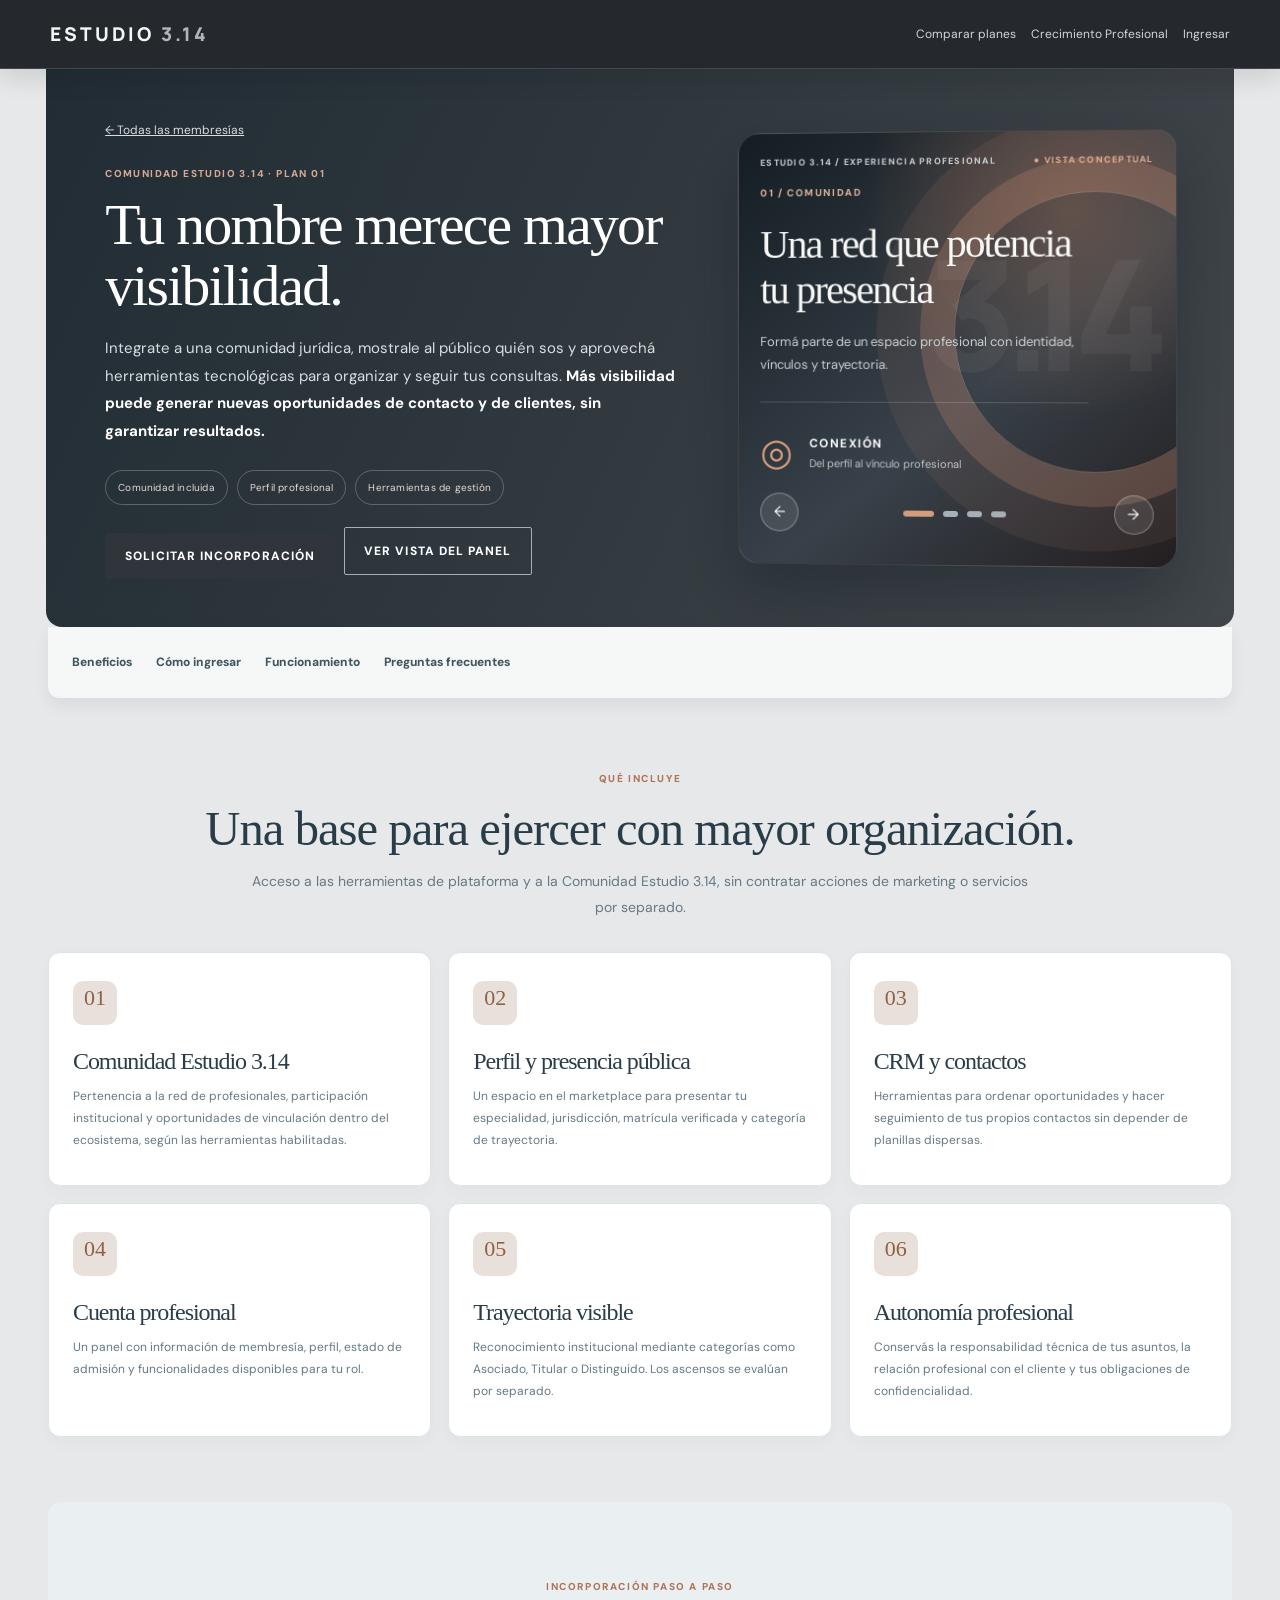
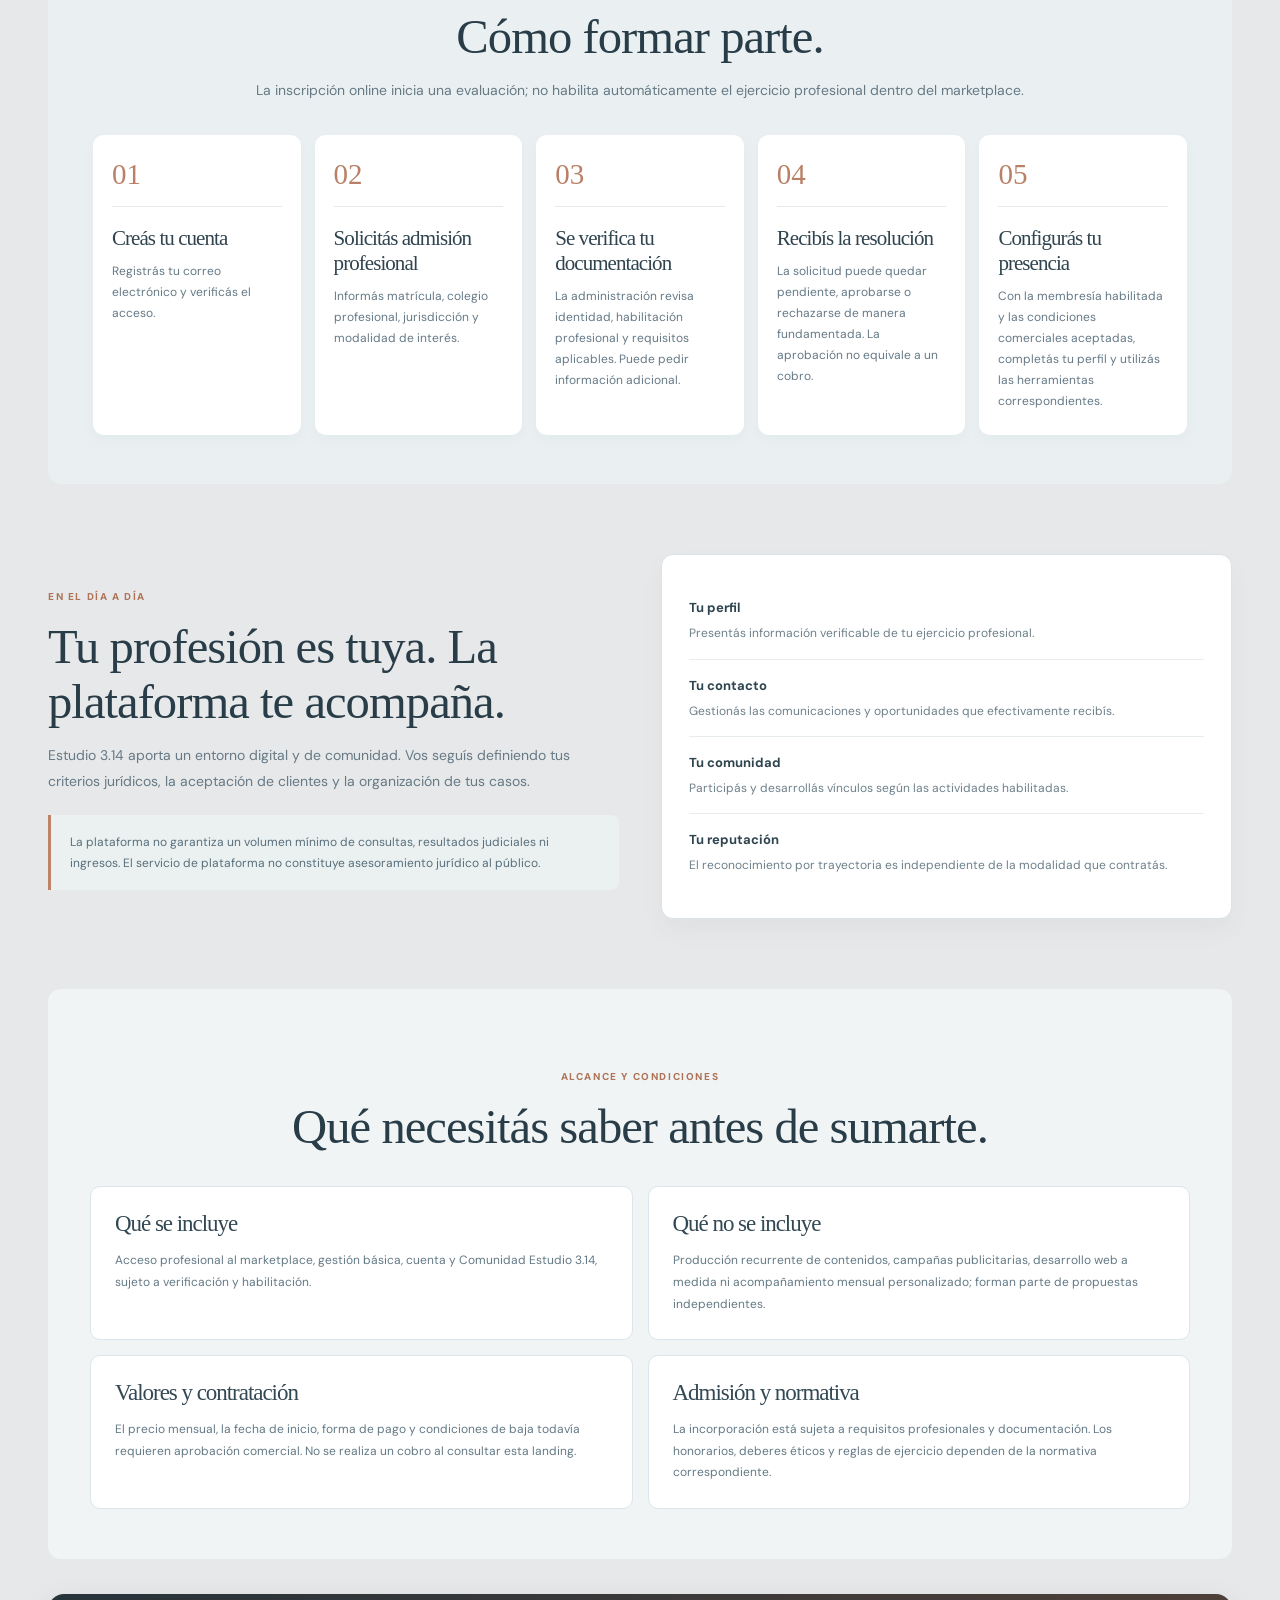
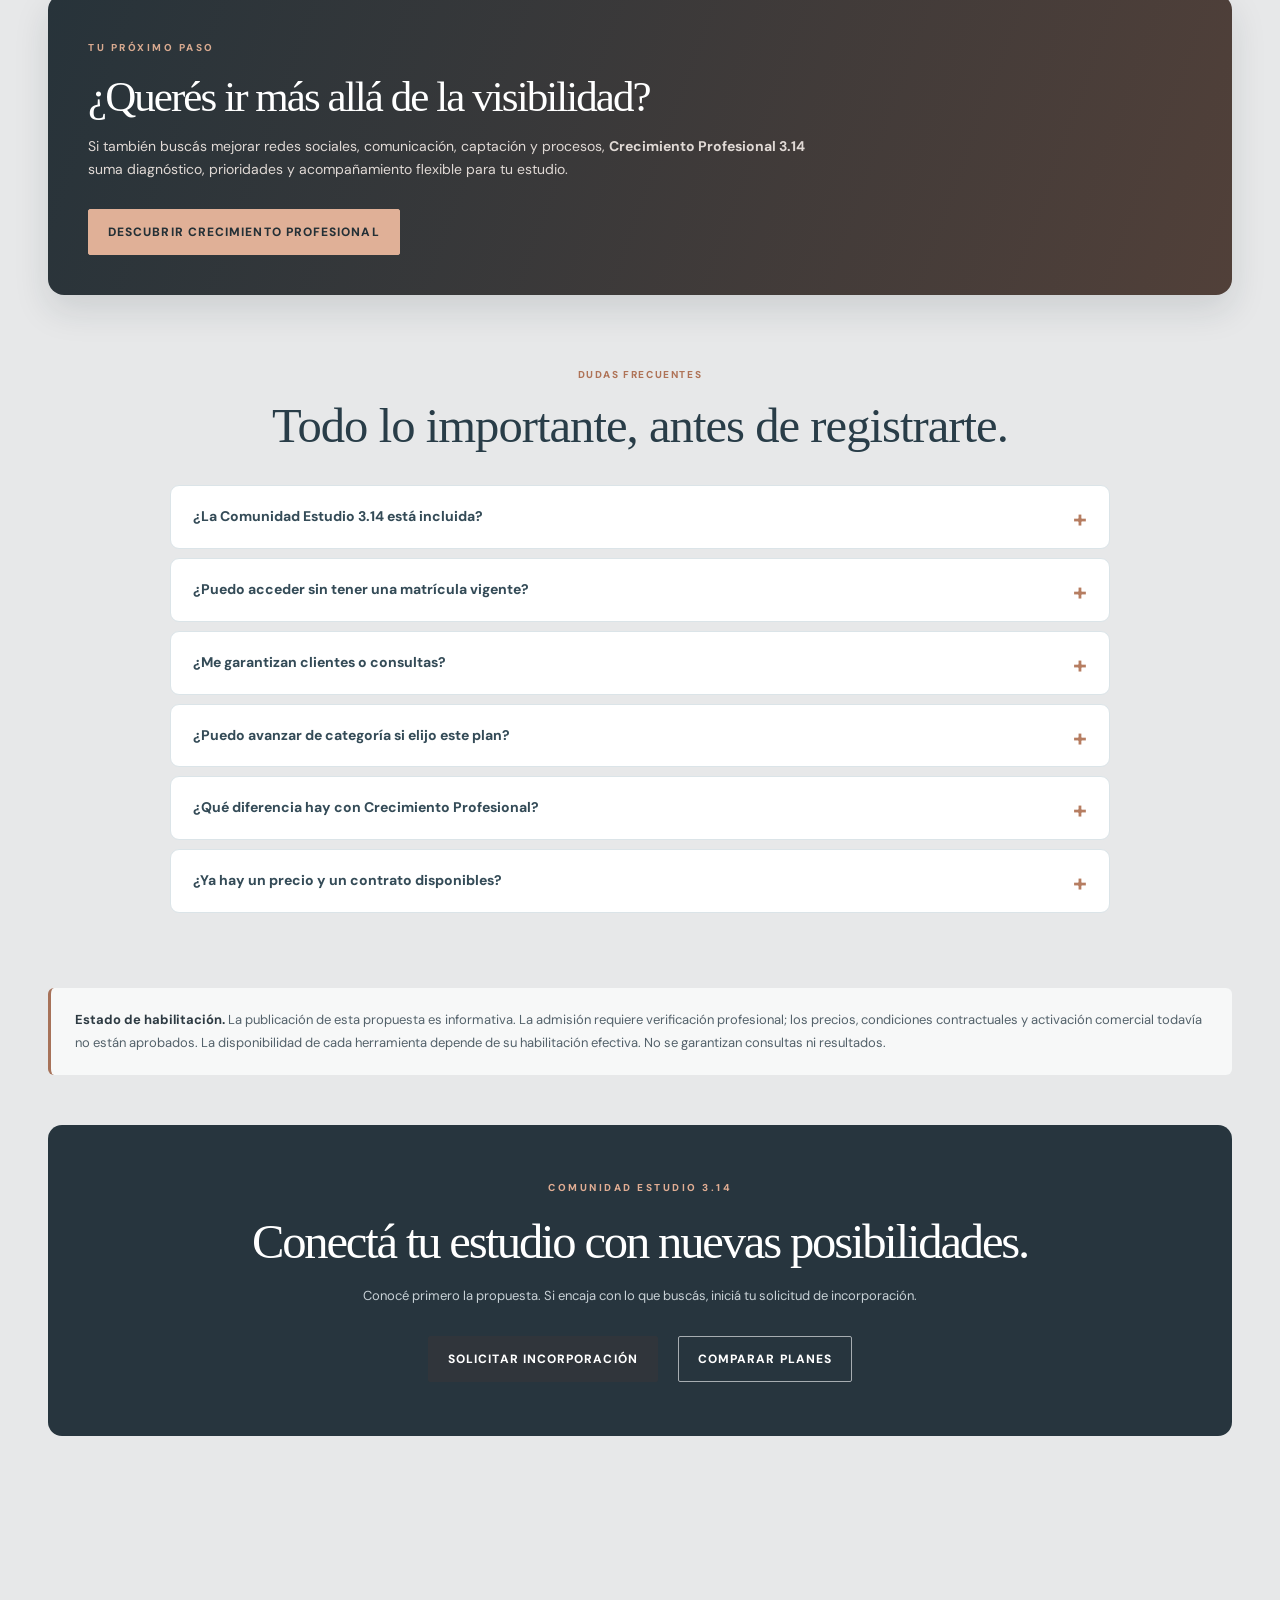
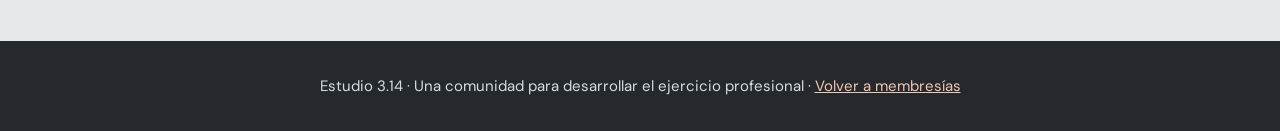
==== commit dd530163: "Refine membership editorial flow and remove repetitive arrow glyphs" ====
--- a/plan-acceso.html
+++ b/plan-acceso.html
@@ -1,16 +1,16 @@
 <!doctype html><html lang="es"><head><meta charset="utf-8"><meta name="viewport" content="width=device-width,initial-scale=1"><meta name="description" content="Comunidad jurídica, perfil profesional y herramientas de gestión para abogados en Estudio 3.14."><title>Conexión a Plataforma y Gestión | Estudio 3.14</title><link rel="stylesheet" href="plan-pages.css"></head><body><header class="plan-public-header"><a class="brand" href="index.html#inicio">ESTUDIO <span>3.14</span></a><nav aria-label="Navegación pública"><a href="index.html#membresias">Comparar planes</a><a href="plan-crecimiento.html">Crecimiento Profesional</a><a href="index.html?plan=plataforma#cuenta">Ingresar</a></nav></header><main class="plan-shell"><section class="inner-page plan-landing">
   <div class="plan-landing-hero">
-    <div class="plan-landing-hero-copy"><a class="plan-back" href="index.html#membresias" >← Todas las membresías</a><span class="eyebrow">COMUNIDAD ESTUDIO 3.14 · PLAN 01</span><h2>Tu nombre merece mayor visibilidad.</h2><p>Integrate a una comunidad jurídica, mostrale al público quién sos y aprovechá herramientas tecnológicas para organizar y seguir tus consultas. <strong>Más visibilidad puede generar nuevas oportunidades de contacto y de clientes, sin garantizar resultados.</strong></p><div class="plan-hero-chips"><span>Comunidad incluida</span><span>Perfil profesional</span><span>Herramientas de gestión</span></div><a class="primary" href="index.html?plan=plataforma#cuenta" >Solicitar incorporación ↗</a><button class="outline preview-open" type="button" onclick="document.getElementById('demo-panel').showModal()">Ver vista del panel ↗</button></div>
+    <div class="plan-landing-hero-copy"><a class="plan-back" href="index.html#membresias" >← Todas las membresías</a><span class="eyebrow">COMUNIDAD ESTUDIO 3.14 · PLAN 01</span><h2>Tu nombre merece mayor visibilidad.</h2><p>Integrate a una comunidad jurídica, mostrale al público quién sos y aprovechá herramientas tecnológicas para organizar y seguir tus consultas. <strong>Más visibilidad puede generar nuevas oportunidades de contacto y de clientes, sin garantizar resultados.</strong></p><div class="plan-hero-chips"><span>Comunidad incluida</span><span>Perfil profesional</span><span>Herramientas de gestión</span></div><a class="primary" href="index.html?plan=plataforma#cuenta" >Solicitar incorporación</a><button class="outline preview-open" type="button" onclick="document.getElementById('demo-panel').showModal()">Ver vista del panel</button></div>
     <div class="studio-orbit" aria-label="Recorrido interactivo de los beneficios"><div class="orbit-glow" aria-hidden="true"></div><div class="orbit-head"><span>ESTUDIO 3.14 / EXPERIENCIA PROFESIONAL</span><span class="orbit-live">● VISTA CONCEPTUAL</span></div><div class="orbit-frame"><div class="orbit-symbol" aria-hidden="true">3.14</div><div class="orbit-slide" id="orbit-slide"><span class="orbit-step" id="orbit-step">01 / COMUNIDAD</span><h3 id="orbit-title">Una red que potencia tu presencia</h3><p id="orbit-description">Formá parte de un espacio profesional con identidad, vínculos y trayectoria.</p><div class="orbit-metric"><span id="orbit-graphic">◎</span><div><strong id="orbit-keyword">CONEXIÓN</strong><small>Del perfil al vínculo profesional</small></div></div></div></div><div class="orbit-control"><button type="button" class="orbit-prev" aria-label="Anterior beneficio">←</button><div class="orbit-dots" role="group" aria-label="Seleccionar beneficio"><button type="button" data-orbit="0" aria-label="Una red que potencia tu presencia" aria-current="true"></button><button type="button" data-orbit="1" aria-label="Que te encuentren por tu especialidad" ></button><button type="button" data-orbit="2" aria-label="Cada oportunidad merece seguimiento" ></button><button type="button" data-orbit="3" aria-label="Una estructura para seguir avanzando" ></button></div><button type="button" class="orbit-next" aria-label="Siguiente beneficio">→</button></div></div></div>
-  <div class="plan-anchorbar"><a href="#acceso-beneficios" >Beneficios</a><a href="#acceso-proceso" >Cómo ingresar</a><a href="#acceso-gestion" >Funcionamiento</a><a href="#acceso-faq" >Preguntas frecuentes</a></div>
+  <nav class="plan-anchorbar" aria-label="Índice de contenidos"><a href="#acceso-beneficios" >Beneficios</a><a href="#acceso-proceso" >Cómo ingresar</a><a href="#acceso-gestion" >Funcionamiento</a><a href="#acceso-faq" >Preguntas frecuentes</a></nav>
   <div id="acceso-beneficios" class="plan-section-intro"><span class="eyebrow">QUÉ INCLUYE</span><h2>Una base para ejercer con mayor organización.</h2><p>Acceso a las herramientas de plataforma y a la Comunidad Estudio 3.14, sin contratar acciones de marketing o servicios por separado.</p></div>
-  <div class="plan-benefit-grid">
-    <article><div class="plan-benefit-icon">01</div><h3>Comunidad Estudio 3.14</h3><p>Pertenencia a la red de profesionales, participación institucional y oportunidades de vinculación dentro del ecosistema, según las herramientas habilitadas.</p></article>
-    <article><div class="plan-benefit-icon">02</div><h3>Perfil y presencia pública</h3><p>Un espacio en el marketplace para presentar tu especialidad, jurisdicción, matrícula verificada y categoría de trayectoria.</p></article>
-    <article><div class="plan-benefit-icon">03</div><h3>CRM y contactos</h3><p>Herramientas para ordenar oportunidades y hacer seguimiento de tus propios contactos sin depender de planillas dispersas.</p></article>
-    <article><div class="plan-benefit-icon">04</div><h3>Cuenta profesional</h3><p>Un panel con información de membresía, perfil, estado de admisión y funcionalidades disponibles para tu rol.</p></article>
-    <article><div class="plan-benefit-icon">05</div><h3>Trayectoria visible</h3><p>Reconocimiento institucional mediante categorías como Asociado, Titular o Distinguido. Los ascensos se evalúan por separado.</p></article>
-    <article><div class="plan-benefit-icon">06</div><h3>Autonomía profesional</h3><p>Conservás la responsabilidad técnica de tus asuntos, la relación profesional con el cliente y tus obligaciones de confidencialidad.</p></article>
+  <div class="plan-benefit-grid editorial-benefits">
+    <article><div class="plan-benefit-icon">01<span class="benefit-line"></span></div><h3>Comunidad Estudio 3.14</h3><p>Pertenencia a la red de profesionales, participación institucional y oportunidades de vinculación dentro del ecosistema, según las herramientas habilitadas.</p></article>
+    <article><div class="plan-benefit-icon">02<span class="benefit-line"></span></div><h3>Perfil y presencia pública</h3><p>Un espacio en el marketplace para presentar tu especialidad, jurisdicción, matrícula verificada y categoría de trayectoria.</p></article>
+    <article><div class="plan-benefit-icon">03<span class="benefit-line"></span></div><h3>CRM y contactos</h3><p>Herramientas para ordenar oportunidades y hacer seguimiento de tus propios contactos sin depender de planillas dispersas.</p></article>
+    <article><div class="plan-benefit-icon">04<span class="benefit-line"></span></div><h3>Cuenta profesional</h3><p>Un panel con información de membresía, perfil, estado de admisión y funcionalidades disponibles para tu rol.</p></article>
+    <article><div class="plan-benefit-icon">05<span class="benefit-line"></span></div><h3>Trayectoria visible</h3><p>Reconocimiento institucional mediante categorías como Asociado, Titular o Distinguido. Los ascensos se evalúan por separado.</p></article>
+    <article><div class="plan-benefit-icon">06<span class="benefit-line"></span></div><h3>Autonomía profesional</h3><p>Conservás la responsabilidad técnica de tus asuntos, la relación profesional con el cliente y tus obligaciones de confidencialidad.</p></article>
   </div>
   <div id="acceso-proceso" class="plan-process-section"><div class="plan-section-intro"><span class="eyebrow">INCORPORACIÓN PASO A PASO</span><h2>Cómo formar parte.</h2><p>La inscripción online inicia una evaluación; no habilita automáticamente el ejercicio profesional dentro del marketplace.</p></div><div class="plan-process-list">
     <div><span>01</span><div><h3>Creás tu cuenta</h3><p>Registrás tu correo electrónico y verificás el acceso.</p></div></div>
@@ -20,8 +20,8 @@
     <div><span>05</span><div><h3>Configurás tu presencia</h3><p>Con la membresía habilitada y las condiciones comerciales aceptadas, completás tu perfil y utilizás las herramientas correspondientes.</p></div></div>
   </div></div>
   <div id="acceso-gestion" class="plan-split-story"><div><span class="eyebrow">EN EL DÍA A DÍA</span><h2>Tu profesión es tuya. La plataforma te acompaña.</h2><p>Estudio 3.14 aporta un entorno digital y de comunidad. Vos seguís definiendo tus criterios jurídicos, la aceptación de clientes y la organización de tus casos.</p><div class="plan-note">La plataforma no garantiza un volumen mínimo de consultas, resultados judiciales ni ingresos. El servicio de plataforma no constituye asesoramiento jurídico al público.</div></div><div class="plan-story-steps"><div><strong>Tu perfil</strong><span>Presentás información verificable de tu ejercicio profesional.</span></div><div><strong>Tu contacto</strong><span>Gestionás las comunicaciones y oportunidades que efectivamente recibís.</span></div><div><strong>Tu comunidad</strong><span>Participás y desarrollás vínculos según las actividades habilitadas.</span></div><div><strong>Tu reputación</strong><span>El reconocimiento por trayectoria es independiente de la modalidad que contratás.</span></div></div></div>
-  <div class="plan-conditions"><div class="plan-section-intro"><span class="eyebrow">ALCANCE Y CONDICIONES</span><h2>Qué necesitás saber antes de sumarte.</h2></div><div class="plan-condition-grid"><article><h3>Qué se incluye</h3><p>Acceso profesional al marketplace, gestión básica, cuenta y Comunidad Estudio 3.14, sujeto a verificación y habilitación.</p></article><article><h3>Qué no se incluye</h3><p>Producción recurrente de contenidos, campañas publicitarias, desarrollo web a medida ni acompañamiento mensual personalizado; forman parte de propuestas independientes.</p></article><article><h3>Valores y contratación</h3><p>El precio mensual, la fecha de inicio, forma de pago y condiciones de baja todavía requieren aprobación comercial. No se realiza un cobro al consultar esta landing.</p></article><article><h3>Admisión y normativa</h3><p>La incorporación está sujeta a requisitos profesionales y documentación. Los honorarios, deberes éticos y reglas de ejercicio dependen de la normativa correspondiente.</p></article></div></div><aside class="growth-upsell"><span class="eyebrow">TU PRÓXIMO PASO</span><h3>¿Querés ir más allá de la visibilidad?</h3><p>Si también buscás mejorar redes sociales, comunicación, captación y procesos, <strong>Crecimiento Profesional 3.14</strong> suma diagnóstico, prioridades y acompañamiento flexible para tu estudio.</p><a href="plan-crecimiento.html" class="primary">Descubrir Crecimiento Profesional ↗</a></aside>
-  <div id="acceso-faq" class="plan-faq"><div class="plan-section-intro"><span class="eyebrow">DUDAS FRECUENTES</span><h2>Todo lo importante, antes de registrarte.</h2></div><details><summary>¿La Comunidad Estudio 3.14 está incluida?</summary><p>Sí. La comunidad es un beneficio compartido por el plan de Acceso y por Crecimiento Profesional.</p></details><details><summary>¿Puedo acceder sin tener una matrícula vigente?</summary><p>Podés iniciar una cuenta, pero la habilitación de un perfil profesional para prestar servicios jurídicos exige verificar los requisitos de matrícula y ejercicio aplicables.</p></details><details><summary>¿Me garantizan clientes o consultas?</summary><p>No. La visibilidad en la plataforma no implica garantía de consultas, contratación de servicios jurídicos ni resultados.</p></details><details><summary>¿Puedo avanzar de categoría si elijo este plan?</summary><p>Sí, conforme a los requisitos institucionales de trayectoria y evaluación. La categoría no se compra ni depende del plan elegido. <a class="text-link" href="index.html#trayectoria" >Ver categorías y requisitos →</a></p></details><details><summary>¿Qué diferencia hay con Crecimiento Profesional?</summary><p>Crecimiento Profesional suma un diagnóstico, prioridades acordadas, acciones flexibles y seguimiento mensual. También incluye todos los beneficios de este plan. <a class="text-link" href="plan-crecimiento.html" >Explorar Crecimiento Profesional →</a></p></details><details><summary>¿Ya hay un precio y un contrato disponibles?</summary><p>Los valores y condiciones finales siguen pendientes de validación. La solicitud de incorporación no genera automáticamente un pago.</p></details></div>
+  <div class="plan-conditions"><div class="plan-section-intro"><span class="eyebrow">ALCANCE Y CONDICIONES</span><h2>Qué necesitás saber antes de sumarte.</h2></div><div class="plan-condition-grid"><article><h3>Qué se incluye</h3><p>Acceso profesional al marketplace, gestión básica, cuenta y Comunidad Estudio 3.14, sujeto a verificación y habilitación.</p></article><article><h3>Qué no se incluye</h3><p>Producción recurrente de contenidos, campañas publicitarias, desarrollo web a medida ni acompañamiento mensual personalizado; forman parte de propuestas independientes.</p></article><article><h3>Valores y contratación</h3><p>El precio mensual, la fecha de inicio, forma de pago y condiciones de baja todavía requieren aprobación comercial. No se realiza un cobro al consultar esta landing.</p></article><article><h3>Admisión y normativa</h3><p>La incorporación está sujeta a requisitos profesionales y documentación. Los honorarios, deberes éticos y reglas de ejercicio dependen de la normativa correspondiente.</p></article></div></div><aside class="growth-upsell"><span class="eyebrow">TU PRÓXIMO PASO</span><h3>¿Querés ir más allá de la visibilidad?</h3><p>Si también buscás mejorar redes sociales, comunicación, captación y procesos, <strong>Crecimiento Profesional 3.14</strong> suma diagnóstico, prioridades y acompañamiento flexible para tu estudio.</p><a href="plan-crecimiento.html" class="primary">Descubrir Crecimiento Profesional</a></aside>
+  <div id="acceso-faq" class="plan-faq"><div class="plan-section-intro"><span class="eyebrow">DUDAS FRECUENTES</span><h2>Todo lo importante, antes de registrarte.</h2></div><details><summary>¿La Comunidad Estudio 3.14 está incluida?</summary><p>Sí. La comunidad es un beneficio compartido por el plan de Acceso y por Crecimiento Profesional.</p></details><details><summary>¿Puedo acceder sin tener una matrícula vigente?</summary><p>Podés iniciar una cuenta, pero la habilitación de un perfil profesional para prestar servicios jurídicos exige verificar los requisitos de matrícula y ejercicio aplicables.</p></details><details><summary>¿Me garantizan clientes o consultas?</summary><p>No. La visibilidad en la plataforma no implica garantía de consultas, contratación de servicios jurídicos ni resultados.</p></details><details><summary>¿Puedo avanzar de categoría si elijo este plan?</summary><p>Sí, conforme a los requisitos institucionales de trayectoria y evaluación. La categoría no se compra ni depende del plan elegido. <a class="text-link" href="index.html#trayectoria" >Ver categorías y requisitos</a></p></details><details><summary>¿Qué diferencia hay con Crecimiento Profesional?</summary><p>Crecimiento Profesional suma un diagnóstico, prioridades acordadas, acciones flexibles y seguimiento mensual. También incluye todos los beneficios de este plan. <a class="text-link" href="plan-crecimiento.html" >Explorar Crecimiento Profesional</a></p></details><details><summary>¿Ya hay un precio y un contrato disponibles?</summary><p>Los valores y condiciones finales siguen pendientes de validación. La solicitud de incorporación no genera automáticamente un pago.</p></details></div>
   <section class="plan-capabilities" aria-labelledby="cap-title"><div class="plan-section-intro"><span class="eyebrow">CAPACIDADES DEL ECOSISTEMA 3.14</span><h2 id="cap-title">Conocé todo lo que podemos trabajar.</h2><p>Recuperamos las áreas desarrolladas en el catálogo anterior y las organizamos sin créditos ni compras individuales. Explorá cada posibilidad, su utilidad y sus límites.</p></div><div class="capability-summary"><div><b>Conexión a Plataforma y Gestión</b><p>Incluye comunidad, perfil verificado, visibilidad, CRM y herramientas de gestión habilitadas.</p></div><div><b>Crecimiento Profesional 3.14</b><p>Incluye lo anterior y permite acordar acciones de estas áreas según diagnóstico, prioridades y capacidad mensual.</p></div></div><details class="capability-details"><summary>Ver detalle completo de las áreas y servicios <span>+</span></summary><div class="capability-context"><strong>Qué significa este catálogo para Conexión</strong><p>El listado muestra las capacidades del ecosistema, no beneficios adicionales automáticos de este plan. El acompañamiento y la ejecución personalizada corresponden a Crecimiento Profesional, sujetos a alcance y habilitación, o a trabajos extraordinarios presupuestados.</p></div><div class="capability-grid"><article><span class="detail-category">Contenido y presencia</span><h4>Contenido visual para historias y feed</h4><p>Diseño de piezas gráficas adaptadas a la identidad profesional, textos breves y ajustes acordados.</p><small>Requiere temas, identidad y aprobación previa.</small></article>
 <article><span class="detail-category">Contenido y presencia</span><h4>Contenido y publicación en redes</h4><p>Preparación de publicaciones y coordinación de su salida en los canales definidos.</p><small>La programación automatizada está pendiente de integración; no prometer publicaciones automáticas.</small></article>
 <article><span class="detail-category">Contenido y presencia</span><h4>Programación de posts y reels</h4><p>Organización de contenidos ya aprobados, fechas, textos y seguimiento de publicación.</p><small>La integración con herramientas externas, incluida Metricool, está pendiente.</small></article>
@@ -29,7 +29,7 @@
 <article><span class="detail-category">Atención y captación</span><h4>Configuración de WhatsApp Business</h4><p>Perfil comercial, horarios, mensajes de bienvenida, respuestas rápidas y etiquetas de organización.</p><small>No implica atención de conversaciones por Estudio 3.14 ni chatbot avanzado.</small></article>
 <article><span class="detail-category">Atención y captación</span><h4>Organización de consultas y CRM</h4><p>Circuitos de recepción, etapas de seguimiento, contactos y criterios administrativos.</p><small>No implica migración masiva ni software a medida.</small></article>
 <article><span class="detail-category">Atención y captación</span><h4>Campañas Meta Ads</h4><p>Definición de objetivos y públicos, pieza inicial, configuración y lectura de resultados.</p><small>La pauta publicitaria es adicional y ninguna campaña garantiza consultas.</small></article>
-<article><span class="detail-category">Gestión y desarrollo</span><h4>Consultoría de gestión del estudio</h4><p>Diagnóstico de desafíos operativos, prioridades y recomendaciones para mejorar la organización.</p><small>No sustituye asesoramiento jurídico ni incluye cualquier ejecución posterior.</small></article></div><p class="capability-disclaimer">Estas fichas provienen del catálogo de servicios en revisión. Sus cantidades, entregables y alcance final todavía no están aprobados comercialmente. Las integraciones no habilitadas se indican expresamente y no se ofrecen como prestaciones operativas.</p></details></section><div class="plan-launch-note"><strong>Estado de habilitación.</strong> La publicación de esta propuesta es informativa. La admisión requiere verificación profesional; los precios, condiciones contractuales y activación comercial todavía no están aprobados. La disponibilidad de cada herramienta depende de su habilitación efectiva. No se garantizan consultas ni resultados.</div><div class="plan-final-cta"><span class="eyebrow">COMUNIDAD ESTUDIO 3.14</span><h2>Conectá tu estudio con nuevas posibilidades.</h2><p>Conocé primero la propuesta. Si encaja con lo que buscás, iniciá tu solicitud de incorporación.</p><div><a class="primary" href="index.html?plan=plataforma#cuenta" >Solicitar incorporación ↗</a><a class="outline" href="index.html#membresias" >Comparar planes</a></div></div>
+<article><span class="detail-category">Gestión y desarrollo</span><h4>Consultoría de gestión del estudio</h4><p>Diagnóstico de desafíos operativos, prioridades y recomendaciones para mejorar la organización.</p><small>No sustituye asesoramiento jurídico ni incluye cualquier ejecución posterior.</small></article></div><p class="capability-disclaimer">Estas fichas provienen del catálogo de servicios en revisión. Sus cantidades, entregables y alcance final todavía no están aprobados comercialmente. Las integraciones no habilitadas se indican expresamente y no se ofrecen como prestaciones operativas.</p></details></section><div class="plan-launch-note"><strong>Estado de habilitación.</strong> La publicación de esta propuesta es informativa. La admisión requiere verificación profesional; los precios, condiciones contractuales y activación comercial todavía no están aprobados. La disponibilidad de cada herramienta depende de su habilitación efectiva. No se garantizan consultas ni resultados.</div><div class="plan-final-cta"><span class="eyebrow">COMUNIDAD ESTUDIO 3.14</span><h2>Conectá tu estudio con nuevas posibilidades.</h2><p>Conocé primero la propuesta. Si encaja con lo que buscás, iniciá tu solicitud de incorporación.</p><div><a class="primary" href="index.html?plan=plataforma#cuenta" >Solicitar incorporación</a><a class="outline" href="index.html#membresias" >Comparar planes</a></div></div>
 </section>
 <dialog id="demo-panel" class="preview-dialog" aria-labelledby="preview-title"><div class="preview-top"><div><span class="eyebrow">DEMO INTERACTIVA / DATOS FICTICIOS</span><h2 id="preview-title">Explorá Mi Estudio 3.14</h2></div><button class="preview-close" type="button" aria-label="Cerrar demostración">×</button></div><div class="preview-layout"><nav class="preview-side" aria-label="Secciones de la demostración"><strong class="demo-logo">3.14</strong><button type="button" data-demo="resumen" class="selected">Resumen</button><button type="button" data-demo="perfil">Mi perfil</button><button type="button" data-demo="crm">Consultas y CRM</button><button type="button" data-demo="comunidad">Comunidad</button></nav><div class="preview-workspace"><span class="demo-label">ÁREA PROFESIONAL · DEMOSTRACIÓN</span><h3 id="demo-heading">Resumen de tu actividad</h3><p id="demo-intro">Una mirada a las herramientas para organizar tu práctica profesional.</p><div id="demo-content" class="demo-content"><div class="demo-stat-row"><article><small>PERFIL</small><strong>Verificación</strong><span>Visibilidad profesional</span></article><article><small>CONSULTAS</small><strong>CRM</strong><span>Seguimiento de oportunidades</span></article><article><small>COMUNIDAD</small><strong>Red 3.14</strong><span>Vinculación y trayectoria</span></article></div></div><p class="preview-legal">Demostración pública con datos ficticios. No accede a cuentas, datos personales ni métricas reales. La disponibilidad depende de la admisión y habilitación del servicio.</p></div></div><div class="preview-bottom"><a class="primary" href="index.html?plan=plataforma#cuenta">Solicitar incorporación</a><button class="outline preview-close-bottom" type="button">Cerrar</button></div></dialog></main><footer class="plan-public-footer">Estudio 3.14 · Una comunidad para desarrollar el ejercicio profesional · <a href="index.html#membresias">Volver a membresías</a></footer><script>
 (()=>{'use strict';
--- a/plan-pages.css
+++ b/plan-pages.css
@@ -605,3 +605,21 @@
 .preview-bottom{display:flex;justify-content:flex-end;gap:10px;background:white;padding:16px 29px}
 .preview-bottom a{text-decoration:none;display:inline-flex;align-items:center}
 @media(max-width:680px){.preview-layout{grid-template-columns:1fr}.preview-layout aside{flex-direction:row;flex-wrap:wrap;gap:8px;padding:16px}.preview-layout aside b{width:100%;margin:0}.preview-kpis{grid-template-columns:1fr}.preview-top,.preview-workspace{padding:18px}.preview-bottom{flex-wrap:wrap}.preview-bottom>*{flex:1}}
+
+/* Premium animated value story */
+.studio-orbit{isolation:isolate;position:relative;min-height:435px;border:1px solid #7c766f55;border-radius:22px;overflow:hidden;padding:22px;color:white;background:radial-gradient(circle at 76% 18%,#ad765b65,transparent 43%),linear-gradient(140deg,#141d23,#384149 58%,#231e20);box-shadow:0 30px 60px #10182055;transform:perspective(1000px) rotateY(-3deg);transition:transform .6s}
+.studio-orbit:hover{transform:perspective(1000px) rotateY(0)}
+.orbit-glow{position:absolute;width:280px;height:280px;border-radius:50%;border:1px solid #e3ba9f55;right:-60px;top:60px;box-shadow:0 0 0 34px #c58a7140,0 0 0 78px #c58a7118;animation:orbit-breathe 7s ease-in-out infinite;pointer-events:none}
+.orbit-head{display:flex;justify-content:space-between;gap:12px;font-size:9px;letter-spacing:.14em;color:#cad0d2;font-weight:750;position:relative;z-index:1}.orbit-live{color:#e3ad90}
+.orbit-frame{position:relative;min-height:325px;display:flex;align-items:center}.orbit-symbol{position:absolute;font:800 clamp(110px,12vw,190px) Manrope,sans-serif;letter-spacing:-.1em;color:#ffffff0c;right:0;top:38px;pointer-events:none}
+.orbit-slide{position:relative;z-index:1;max-width:330px}.orbit-slide.orbit-in{animation:orbit-slide .48s ease both}.orbit-step{font-size:10px;color:#dcb199;font-weight:800;letter-spacing:.16em}
+.orbit-slide h3{font:normal clamp(29px,3.2vw,43px)/1.12 Georgia,serif;color:#f8f8f7;margin:18px 0}.orbit-slide p{font-size:13px;color:#c9d0d2;line-height:1.75}
+.orbit-metric{display:flex;align-items:center;gap:17px;border-top:1px solid #ffffff29;margin-top:26px;padding-top:18px}.orbit-metric>span{font-size:38px;color:#d69b7d}.orbit-metric strong{display:block;font-size:12px;letter-spacing:.12em}.orbit-metric small{display:block;font-size:11px;color:#c0c4c5}
+.orbit-control{display:flex;justify-content:space-between;align-items:center;gap:14px;position:relative;z-index:1}.orbit-control>button{width:39px;height:39px;border-radius:50%;background:#ffffff18;border:1px solid #ffffff50;color:white}.orbit-dots{display:flex;gap:9px}.orbit-dots button{background:#a7b0b4;border:0;border-radius:99px;height:6px;width:15px;padding:0}.orbit-dots button[aria-current=true]{background:#d39c7f;width:31px}
+@keyframes orbit-breathe{50%{transform:translate(-18px,15px) scale(1.08)}}@keyframes orbit-slide{from{opacity:.25;transform:translateY(15px)}to{opacity:1;transform:translateY(0)}}
+.growth-upsell{margin:35px 0 0;padding:40px;border-radius:16px;background:linear-gradient(110deg,#27333a,#514039);color:#fff;box-shadow:0 15px 35px #18263120}.growth-upsell .eyebrow{color:#d9aa90}.growth-upsell h3{font:normal clamp(28px,3.4vw,43px) Georgia,serif;color:#fff;margin:12px 0}.growth-upsell p{color:#e0d9d5;max-width:730px;font-size:14px}.growth-upsell .primary{background:#e0b097;border-color:#e0b097;color:#243036;text-decoration:none;display:inline-flex;margin-top:13px}
+.preview-side{background:#263139;color:#ced6da;display:flex;flex-direction:column;gap:7px;padding:25px 17px}.preview-side .demo-logo{font:normal 38px Georgia,serif;color:#d6a58c;margin-bottom:20px}.preview-side button{background:transparent;border:0;border-radius:7px;color:#cbd4d9;padding:12px 13px;text-align:left;font-size:12px;font-weight:700}.preview-side button.selected,.preview-side button:hover{background:#bd836b35;color:#fff}
+.demo-label{font-size:10px;letter-spacing:.14em;font-weight:800;color:#ad735a}.preview-workspace>h3{font:normal 31px Georgia,serif;margin:12px 0}.preview-workspace>p{color:#62747f;font-size:12px}
+.demo-content{margin-top:18px;min-height:260px}.demo-stat-row,.demo-kanban{display:grid;grid-template-columns:repeat(3,minmax(0,1fr));gap:12px}.demo-stat-row article,.demo-kanban article,.demo-table,.demo-profile{background:#fff;border:1px solid #dce3e7;border-radius:10px;padding:17px}.demo-stat-row small,.demo-kanban small,.demo-profile small{display:block;color:#b07a5e;font-size:9px;font-weight:800;letter-spacing:.1em}.demo-stat-row strong,.demo-kanban strong{display:block;font:normal 20px Georgia,serif;margin:10px 0}.demo-stat-row span,.demo-kanban span{color:#69808d;font-size:11px}.demo-table{margin-top:14px}.demo-table h4{font:normal 23px Georgia,serif;margin:0 0 9px}.demo-table>div{border-top:1px solid #e9edef;padding:13px 0;display:flex;justify-content:space-between;gap:14px;font-size:12px}.demo-table b{color:#a56b51;font-weight:700}.demo-profile{display:flex;align-items:center;gap:20px}.demo-avatar{width:75px;height:75px;border-radius:50%;background:#dbc0ae;display:grid;place-items:center;color:#674c3e;font:normal 27px Georgia,serif}.demo-profile h4{margin:6px 0;font:normal 25px Georgia,serif}.demo-profile p{font-size:12px;margin:5px 0}.demo-profile span{font-size:11px;color:#64757f}.demo-footnote{font-size:11px;color:#697983}
+@media(max-width:780px){.studio-orbit{transform:none}.growth-upsell{padding:24px}.demo-stat-row,.demo-kanban{grid-template-columns:1fr}.preview-side{flex-direction:row;flex-wrap:wrap}.preview-side .demo-logo{width:100%;margin:0}.preview-side button{padding:9px}.demo-table>div{flex-wrap:wrap}}
+@media(prefers-reduced-motion:reduce){.orbit-glow,.orbit-slide.orbit-in{animation:none}.studio-orbit{transform:none;transition:none}}
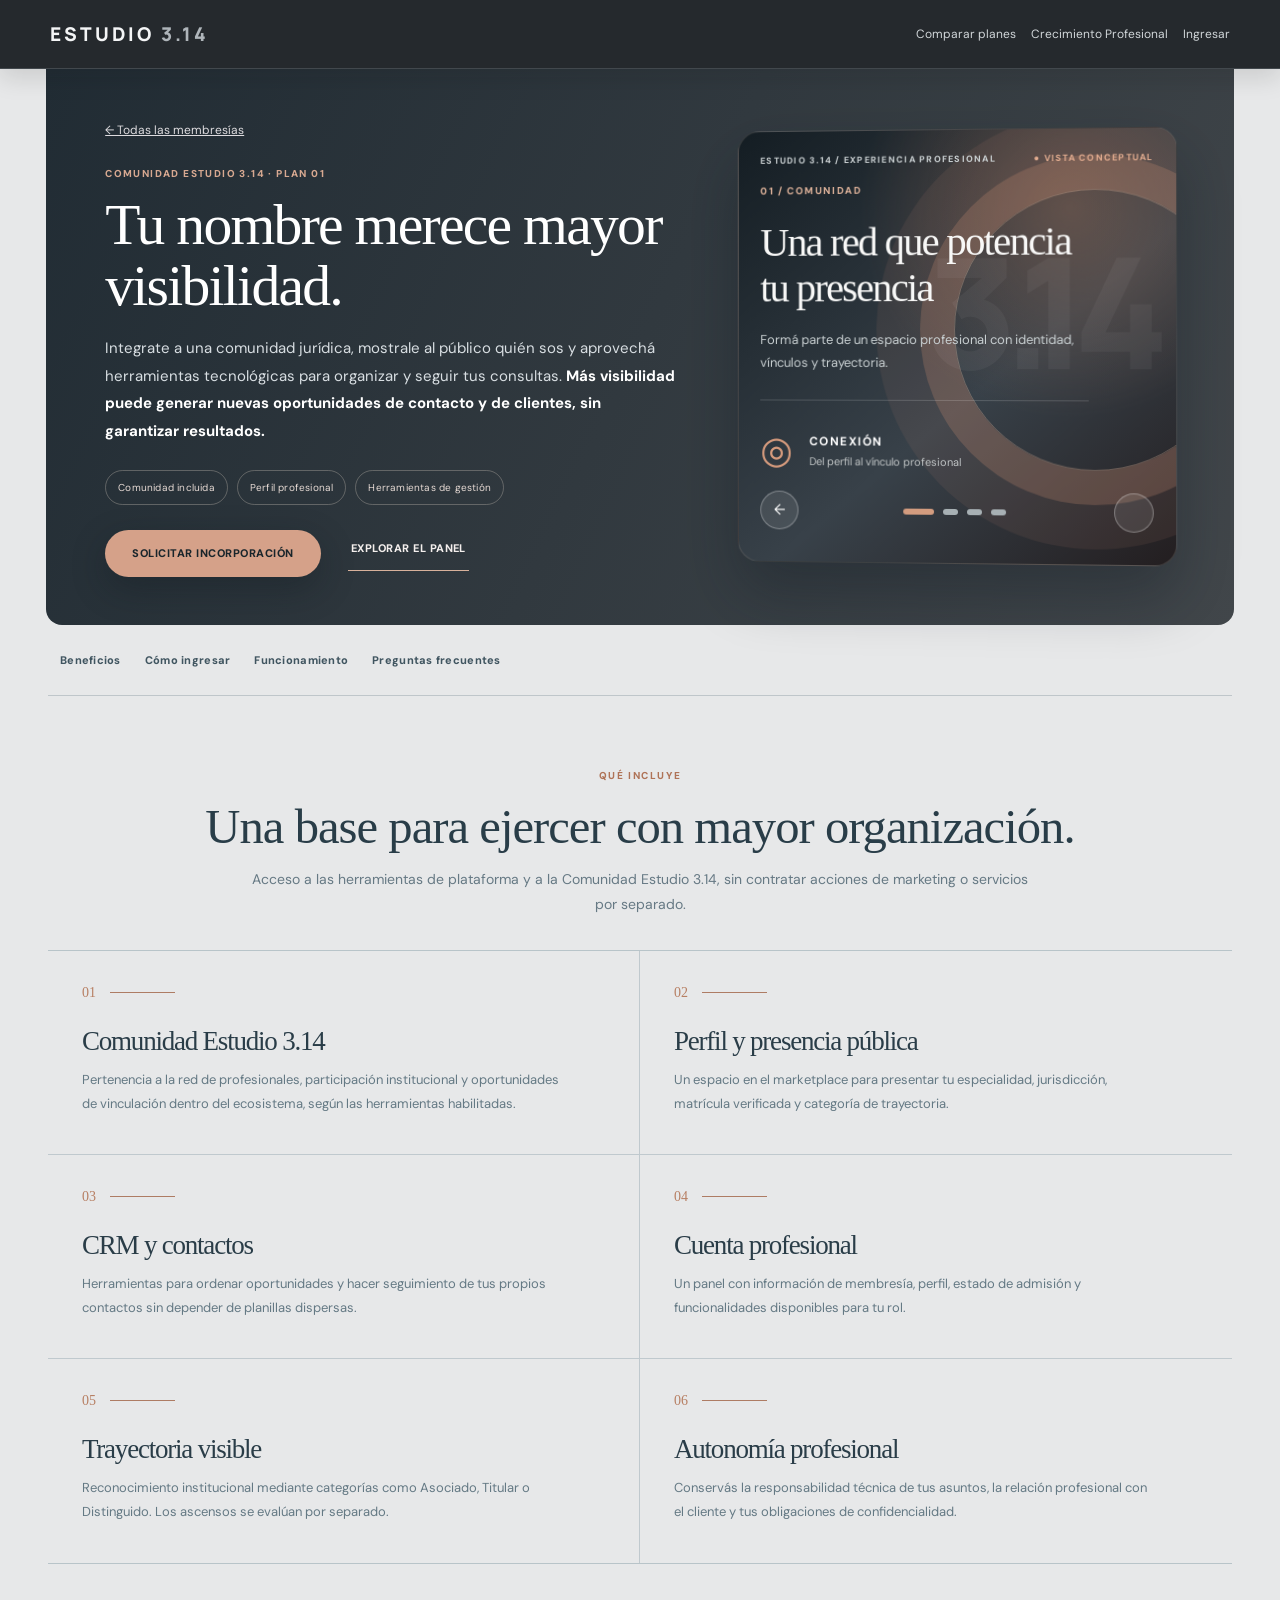
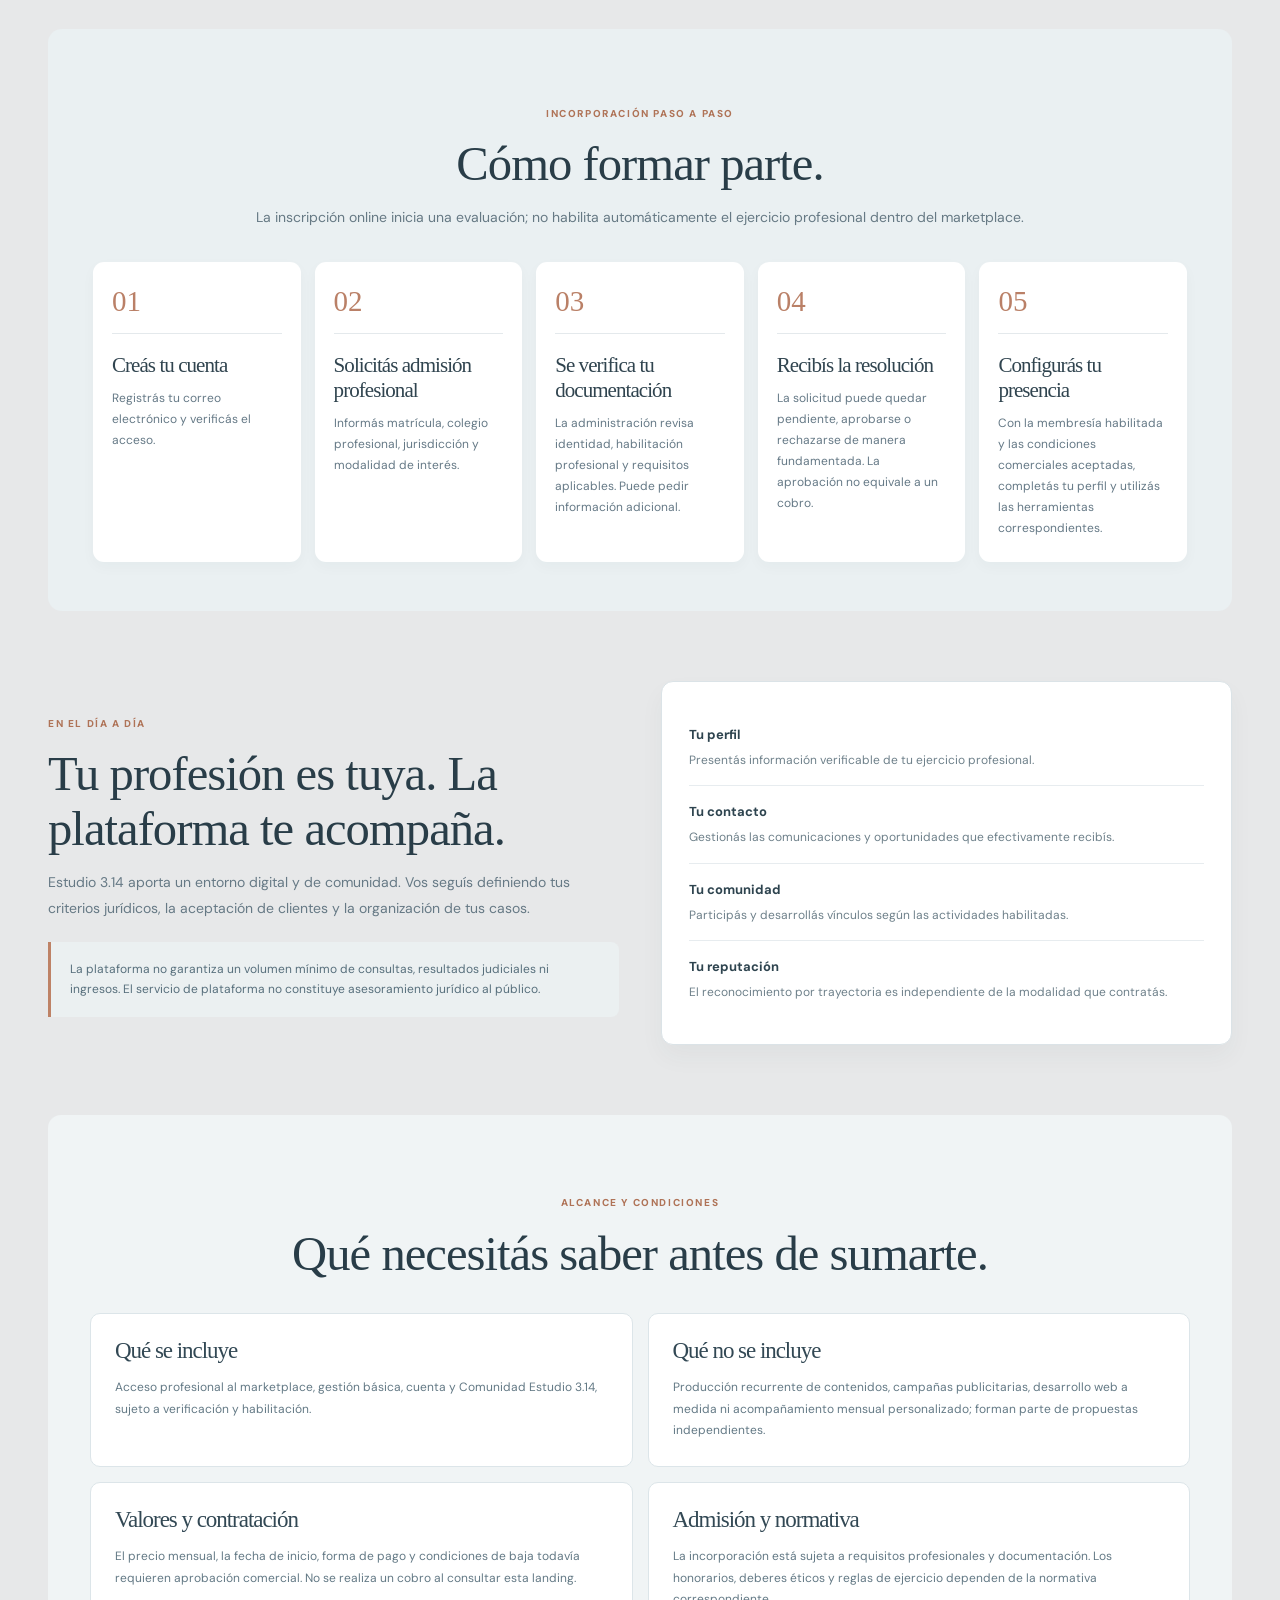
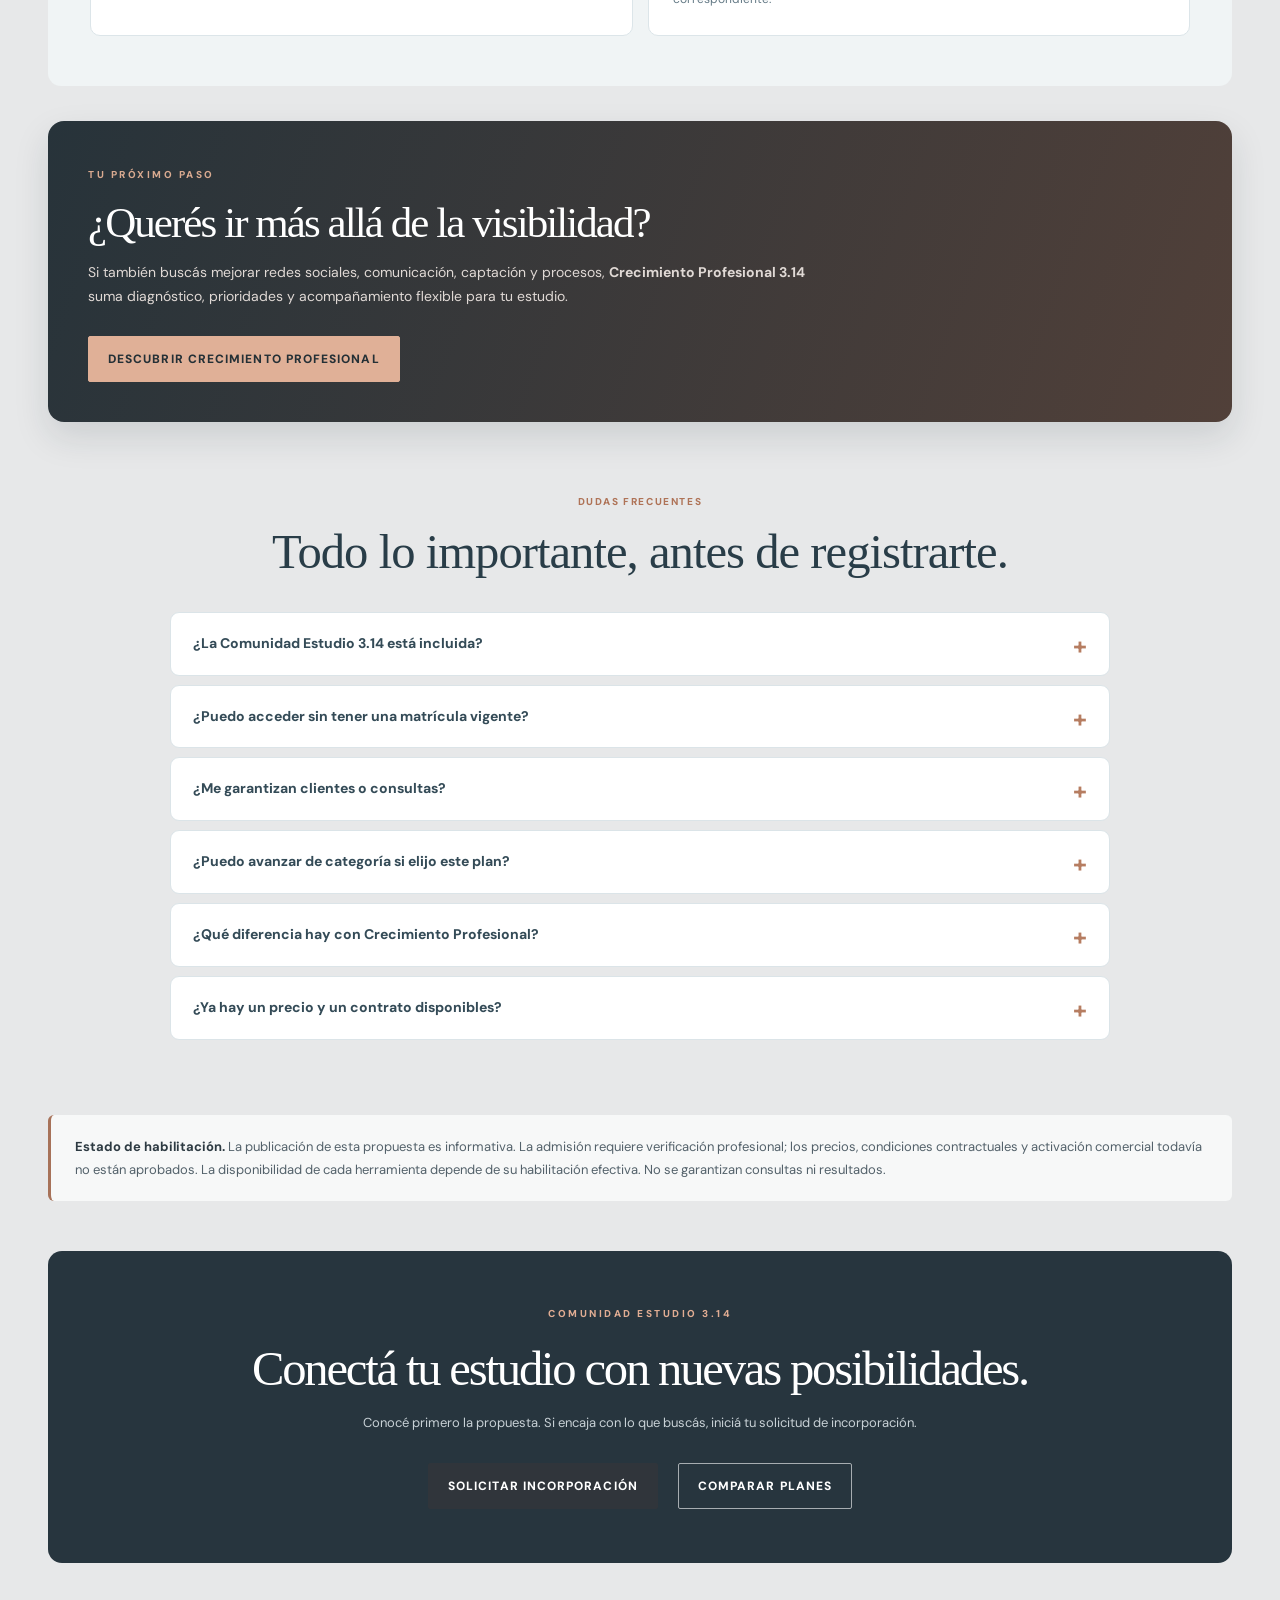
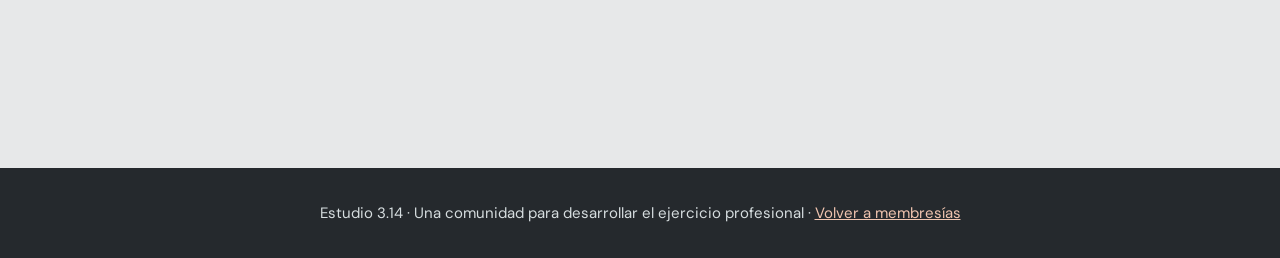
==== commit bb6d67ce: "Replace demo with professional SaaS dashboard and remove decorative arrows" ====
--- a/plan-acceso.html
+++ b/plan-acceso.html
@@ -1,7 +1,7 @@
 <!doctype html><html lang="es"><head><meta charset="utf-8"><meta name="viewport" content="width=device-width,initial-scale=1"><meta name="description" content="Comunidad jurídica, perfil profesional y herramientas de gestión para abogados en Estudio 3.14."><title>Conexión a Plataforma y Gestión | Estudio 3.14</title><link rel="stylesheet" href="plan-pages.css"></head><body><header class="plan-public-header"><a class="brand" href="index.html#inicio">ESTUDIO <span>3.14</span></a><nav aria-label="Navegación pública"><a href="index.html#membresias">Comparar planes</a><a href="plan-crecimiento.html">Crecimiento Profesional</a><a href="index.html?plan=plataforma#cuenta">Ingresar</a></nav></header><main class="plan-shell"><section class="inner-page plan-landing">
   <div class="plan-landing-hero">
-    <div class="plan-landing-hero-copy"><a class="plan-back" href="index.html#membresias" >← Todas las membresías</a><span class="eyebrow">COMUNIDAD ESTUDIO 3.14 · PLAN 01</span><h2>Tu nombre merece mayor visibilidad.</h2><p>Integrate a una comunidad jurídica, mostrale al público quién sos y aprovechá herramientas tecnológicas para organizar y seguir tus consultas. <strong>Más visibilidad puede generar nuevas oportunidades de contacto y de clientes, sin garantizar resultados.</strong></p><div class="plan-hero-chips"><span>Comunidad incluida</span><span>Perfil profesional</span><span>Herramientas de gestión</span></div><a class="primary" href="index.html?plan=plataforma#cuenta" >Solicitar incorporación</a><button class="outline preview-open" type="button" onclick="document.getElementById('demo-panel').showModal()">Ver vista del panel</button></div>
-    <div class="studio-orbit" aria-label="Recorrido interactivo de los beneficios"><div class="orbit-glow" aria-hidden="true"></div><div class="orbit-head"><span>ESTUDIO 3.14 / EXPERIENCIA PROFESIONAL</span><span class="orbit-live">● VISTA CONCEPTUAL</span></div><div class="orbit-frame"><div class="orbit-symbol" aria-hidden="true">3.14</div><div class="orbit-slide" id="orbit-slide"><span class="orbit-step" id="orbit-step">01 / COMUNIDAD</span><h3 id="orbit-title">Una red que potencia tu presencia</h3><p id="orbit-description">Formá parte de un espacio profesional con identidad, vínculos y trayectoria.</p><div class="orbit-metric"><span id="orbit-graphic">◎</span><div><strong id="orbit-keyword">CONEXIÓN</strong><small>Del perfil al vínculo profesional</small></div></div></div></div><div class="orbit-control"><button type="button" class="orbit-prev" aria-label="Anterior beneficio">←</button><div class="orbit-dots" role="group" aria-label="Seleccionar beneficio"><button type="button" data-orbit="0" aria-label="Una red que potencia tu presencia" aria-current="true"></button><button type="button" data-orbit="1" aria-label="Que te encuentren por tu especialidad" ></button><button type="button" data-orbit="2" aria-label="Cada oportunidad merece seguimiento" ></button><button type="button" data-orbit="3" aria-label="Una estructura para seguir avanzando" ></button></div><button type="button" class="orbit-next" aria-label="Siguiente beneficio">→</button></div></div></div>
+    <div class="plan-landing-hero-copy"><a class="plan-back" href="index.html#membresias" >← Todas las membresías</a><span class="eyebrow">COMUNIDAD ESTUDIO 3.14 · PLAN 01</span><h2>Tu nombre merece mayor visibilidad.</h2><p>Integrate a una comunidad jurídica, mostrale al público quién sos y aprovechá herramientas tecnológicas para organizar y seguir tus consultas. <strong>Más visibilidad puede generar nuevas oportunidades de contacto y de clientes, sin garantizar resultados.</strong></p><div class="plan-hero-chips"><span>Comunidad incluida</span><span>Perfil profesional</span><span>Herramientas de gestión</span></div><a class="primary" href="index.html?plan=plataforma#cuenta" >Solicitar incorporación</a><button class="outline preview-open" type="button" onclick="document.getElementById('demo-panel').showModal()">Explorar el panel</button></div>
+    <div class="studio-orbit" aria-label="Recorrido interactivo de los beneficios"><div class="orbit-glow" aria-hidden="true"></div><div class="orbit-head"><span>ESTUDIO 3.14 / EXPERIENCIA PROFESIONAL</span><span class="orbit-live">● VISTA CONCEPTUAL</span></div><div class="orbit-frame"><div class="orbit-symbol" aria-hidden="true">3.14</div><div class="orbit-slide" id="orbit-slide"><span class="orbit-step" id="orbit-step">01 / COMUNIDAD</span><h3 id="orbit-title">Una red que potencia tu presencia</h3><p id="orbit-description">Formá parte de un espacio profesional con identidad, vínculos y trayectoria.</p><div class="orbit-metric"><span id="orbit-graphic">◎</span><div><strong id="orbit-keyword">CONEXIÓN</strong><small>Del perfil al vínculo profesional</small></div></div></div></div><div class="orbit-control"><button type="button" class="orbit-prev" aria-label="Anterior beneficio">←</button><div class="orbit-dots" role="group" aria-label="Seleccionar beneficio"><button type="button" data-orbit="0" aria-label="Una red que potencia tu presencia" aria-current="true"></button><button type="button" data-orbit="1" aria-label="Que te encuentren por tu especialidad" ></button><button type="button" data-orbit="2" aria-label="Cada oportunidad merece seguimiento" ></button><button type="button" data-orbit="3" aria-label="Una estructura para seguir avanzando" ></button></div><button type="button" class="orbit-next" aria-label="Siguiente beneficio"></button></div></div></div>
   <nav class="plan-anchorbar" aria-label="Índice de contenidos"><a href="#acceso-beneficios" >Beneficios</a><a href="#acceso-proceso" >Cómo ingresar</a><a href="#acceso-gestion" >Funcionamiento</a><a href="#acceso-faq" >Preguntas frecuentes</a></nav>
   <div id="acceso-beneficios" class="plan-section-intro"><span class="eyebrow">QUÉ INCLUYE</span><h2>Una base para ejercer con mayor organización.</h2><p>Acceso a las herramientas de plataforma y a la Comunidad Estudio 3.14, sin contratar acciones de marketing o servicios por separado.</p></div>
   <div class="plan-benefit-grid editorial-benefits">
@@ -31,11 +31,11 @@
 <article><span class="detail-category">Atención y captación</span><h4>Campañas Meta Ads</h4><p>Definición de objetivos y públicos, pieza inicial, configuración y lectura de resultados.</p><small>La pauta publicitaria es adicional y ninguna campaña garantiza consultas.</small></article>
 <article><span class="detail-category">Gestión y desarrollo</span><h4>Consultoría de gestión del estudio</h4><p>Diagnóstico de desafíos operativos, prioridades y recomendaciones para mejorar la organización.</p><small>No sustituye asesoramiento jurídico ni incluye cualquier ejecución posterior.</small></article></div><p class="capability-disclaimer">Estas fichas provienen del catálogo de servicios en revisión. Sus cantidades, entregables y alcance final todavía no están aprobados comercialmente. Las integraciones no habilitadas se indican expresamente y no se ofrecen como prestaciones operativas.</p></details></section><div class="plan-launch-note"><strong>Estado de habilitación.</strong> La publicación de esta propuesta es informativa. La admisión requiere verificación profesional; los precios, condiciones contractuales y activación comercial todavía no están aprobados. La disponibilidad de cada herramienta depende de su habilitación efectiva. No se garantizan consultas ni resultados.</div><div class="plan-final-cta"><span class="eyebrow">COMUNIDAD ESTUDIO 3.14</span><h2>Conectá tu estudio con nuevas posibilidades.</h2><p>Conocé primero la propuesta. Si encaja con lo que buscás, iniciá tu solicitud de incorporación.</p><div><a class="primary" href="index.html?plan=plataforma#cuenta" >Solicitar incorporación</a><a class="outline" href="index.html#membresias" >Comparar planes</a></div></div>
 </section>
-<dialog id="demo-panel" class="preview-dialog" aria-labelledby="preview-title"><div class="preview-top"><div><span class="eyebrow">DEMO INTERACTIVA / DATOS FICTICIOS</span><h2 id="preview-title">Explorá Mi Estudio 3.14</h2></div><button class="preview-close" type="button" aria-label="Cerrar demostración">×</button></div><div class="preview-layout"><nav class="preview-side" aria-label="Secciones de la demostración"><strong class="demo-logo">3.14</strong><button type="button" data-demo="resumen" class="selected">Resumen</button><button type="button" data-demo="perfil">Mi perfil</button><button type="button" data-demo="crm">Consultas y CRM</button><button type="button" data-demo="comunidad">Comunidad</button></nav><div class="preview-workspace"><span class="demo-label">ÁREA PROFESIONAL · DEMOSTRACIÓN</span><h3 id="demo-heading">Resumen de tu actividad</h3><p id="demo-intro">Una mirada a las herramientas para organizar tu práctica profesional.</p><div id="demo-content" class="demo-content"><div class="demo-stat-row"><article><small>PERFIL</small><strong>Verificación</strong><span>Visibilidad profesional</span></article><article><small>CONSULTAS</small><strong>CRM</strong><span>Seguimiento de oportunidades</span></article><article><small>COMUNIDAD</small><strong>Red 3.14</strong><span>Vinculación y trayectoria</span></article></div></div><p class="preview-legal">Demostración pública con datos ficticios. No accede a cuentas, datos personales ni métricas reales. La disponibilidad depende de la admisión y habilitación del servicio.</p></div></div><div class="preview-bottom"><a class="primary" href="index.html?plan=plataforma#cuenta">Solicitar incorporación</a><button class="outline preview-close-bottom" type="button">Cerrar</button></div></dialog></main><footer class="plan-public-footer">Estudio 3.14 · Una comunidad para desarrollar el ejercicio profesional · <a href="index.html#membresias">Volver a membresías</a></footer><script>
+<dialog id="demo-panel" class="real-demo-dialog" aria-labelledby="preview-title"><div class="real-demo-app"><aside class="real-demo-sidebar"><div class="real-demo-logo">3.14<small>ESTUDIO</small></div><nav aria-label="Secciones de demostración"><button type="button" data-demo="resumen" class="selected">Inicio</button><button type="button" data-demo="perfil">Mi perfil</button><button type="button" data-demo="crm">Consultas y CRM</button><button type="button" data-demo="comunidad">Comunidad</button></nav><div class="real-demo-sidefoot">Más tecnología para una práctica profesional mejor organizada.</div></aside><div class="real-demo-main"><div class="real-demo-topbar"><span class="real-demo-search">Buscar dentro del espacio profesional</span><span class="real-demo-user">DEMO · AB</span><button type="button" class="real-demo-close" aria-label="Cerrar demo">Cerrar</button></div><div class="real-demo-pagehead"><div><span class="demo-label">ESTUDIO 3.14 · VISTA DE EJEMPLO</span><h2 id="preview-title">Centro de operaciones</h2><p>Explorá cómo funciona el espacio privado del profesional.</p></div><span class="real-demo-tag">DATOS FICTICIOS</span></div><div class="real-demo-scroll"><h3 id="demo-heading" class="sr-only">Resumen</h3><p id="demo-intro" class="sr-only">Resumen de actividad profesional</p><div id="demo-content" class="demo-content"><div class="real-demo-banner"><div><span>ESTUDIO 3.14 / MI ESPACIO</span><h4>Centro profesional</h4><p>Tu comunidad, tu presencia y la gestión diaria en un solo entorno.</p></div><div class="real-demo-banner-mark">3.14</div></div><div class="real-demo-kpis"><article><small>PERFIL PROFESIONAL</small><strong>Verificado</strong><span>Estado de ejemplo</span></article><article><small>CONSULTAS</small><strong>12</strong><span>Datos ilustrativos</span></article><article><small>SEGUIMIENTOS</small><strong>08</strong><span>Datos ilustrativos</span></article><article><small>COMUNIDAD</small><strong>Asociado</strong><span>Categoría ilustrativa</span></article></div><div class="real-demo-analytics"><article><div class="real-demo-card-head"><h4>Consultas y seguimiento</h4><span>Últimas 4 semanas</span></div><svg viewBox="0 0 620 210" role="img" aria-label="Gráfico ilustrativo de evolución de consultas y seguimientos"><defs><linearGradient id="area314" x1="0" y1="0" x2="0" y2="1"><stop stop-color="#bd8065" stop-opacity=".22"/><stop offset="1" stop-color="#bd8065" stop-opacity="0"/></linearGradient></defs><g stroke="#e5e9ec" stroke-width="1"><path d="M20 35H600M20 82H600M20 129H600M20 176H600"/></g><path d="M20 172 C75 160 92 165 140 138 S208 154 258 112 S333 134 390 91 S460 103 510 60 S564 82 600 37 L600 190H20Z" fill="url(#area314)"/><path d="M20 172 C75 160 92 165 140 138 S208 154 258 112 S333 134 390 91 S460 103 510 60 S564 82 600 37" stroke="#ae7057" stroke-width="3" fill="none"/><path d="M20 182 C95 179 120 160 170 162 S245 160 310 133 S395 143 451 112 S540 120 600 94" stroke="#394954" stroke-width="3" fill="none"/><g fill="#98a6ad" font-size="11"><text x="20" y="205">Semana 1</text><text x="205" y="205">Semana 2</text><text x="396" y="205">Semana 3</text><text x="540" y="205">Semana 4</text></g></svg><div class="real-demo-legend"><span>● Consultas</span><span>● Seguimiento</span></div></article><article><div class="real-demo-card-head"><h4>Próximas acciones</h4><span>Ejemplo</span></div><div class="real-demo-task"><b>01</b><div><strong>Revisar consultas nuevas</strong><small>CRM · Pendiente</small></div></div><div class="real-demo-task"><b>02</b><div><strong>Actualizar perfil</strong><small>Marketplace · Sugerido</small></div></div><div class="real-demo-task"><b>03</b><div><strong>Seguimiento de contacto</strong><small>CRM · Programado</small></div></div></article></div><div class="real-demo-bottom"><article><h4>Mi presencia en el marketplace</h4><p>Especialidad, jurisdicción y perfil verificable para facilitar que te encuentren.</p><button type="button" data-demo="perfil">Explorar perfil</button></article><article><h4>Mi comunidad profesional</h4><p>Vínculos y trayectoria institucional, independientes del plan comercial.</p><button type="button" data-demo="comunidad">Explorar comunidad</button></article></div></div><p class="real-demo-disclaimer">Demostración pública con datos ficticios. No representa operaciones reales, clientes garantizados ni funcionalidades ya activadas para todos los miembros.</p></div><div class="real-demo-actionbar"><a href="index.html?plan=plataforma#cuenta">Solicitar incorporación</a><button type="button" class="real-demo-close">Cerrar demostración</button></div></div></div></dialog></main><footer class="plan-public-footer">Estudio 3.14 · Una comunidad para desarrollar el ejercicio profesional · <a href="index.html#membresias">Volver a membresías</a></footer><script>
 (()=>{'use strict';
 const cards=[["01","COMUNIDAD","Una red que potencia tu presencia","Formá parte de un espacio profesional con identidad, vínculos y trayectoria."],["02","VISIBILIDAD","Que te encuentren por tu especialidad","Un perfil jurídico verificable dentro del marketplace, sujeto a aprobación."],["03","CONSULTAS","Cada oportunidad merece seguimiento","Registrá contactos, organizá estados y prepará los próximos pasos en tu CRM."],["04","CRECIMIENTO","Una estructura para seguir avanzando","Sumá acompañamiento flexible cuando necesites impulsar comunicación y procesos."]];
 const root=document.querySelector('.studio-orbit');
-if(root){const dots=[...root.querySelectorAll('[data-orbit]')];const words=['CONEXIÓN','PRESENCIA','SEGUIMIENTO','EVOLUCIÓN'];const signs=['◎','◈','↗','✦'];let current=0;
+if(root){const dots=[...root.querySelectorAll('[data-orbit]')];const words=['CONEXIÓN','PRESENCIA','SEGUIMIENTO','EVOLUCIÓN'];const signs=['◎','◈','','✦'];let current=0;
 const show=i=>{current=(i+cards.length)%cards.length;const a=cards[current],panel=root.querySelector('.orbit-slide');panel.classList.remove('orbit-in');void panel.offsetWidth;panel.classList.add('orbit-in');root.querySelector('#orbit-step').textContent=a[0]+' / '+a[1];root.querySelector('#orbit-title').textContent=a[2];root.querySelector('#orbit-description').textContent=a[3];root.querySelector('#orbit-keyword').textContent=words[current];root.querySelector('#orbit-graphic').textContent=signs[current];dots.forEach((d,j)=>{if(j===current)d.setAttribute('aria-current','true');else d.removeAttribute('aria-current')})};
 root.querySelector('.orbit-prev').addEventListener('click',()=>show(current-1));root.querySelector('.orbit-next').addEventListener('click',()=>show(current+1));dots.forEach((d,j)=>d.addEventListener('click',()=>show(j)));
 }
@@ -48,9 +48,9 @@
 comunidad:['Comunidad Estudio 3.14','Pertenencia, reconocimiento y posibilidad de conectar con colegas.','<div class="demo-stat-row"><article><small>PERTENENCIA</small><strong>Miembro Asociado</strong><span>Reconocimiento institucional</span></article><article><small>TRAYECTORIA</small><strong>Participación</strong><span>Evaluación independiente del plan</span></article><article><small>VINCULACIÓN</small><strong>Red profesional</strong><span>Vínculos entre colegas</span></article></div><div class="demo-table"><h4>Categorías institucionales</h4><div><span>Asociado · Titular</span><b>Trayectoria</b></div><div><span>Distinguido · Originario</span><b>Reconocimiento</b></div></div>'],
 crecimiento:['Mi crecimiento','Diagnóstico y acciones priorizadas según el estudio.','<div class="demo-table"><h4>Plan del mes · ejemplo</h4><div><span>Diagnóstico y prioridades</span><b>Definidas</b></div><div><span>Organizar seguimiento de consultas</span><b>En proceso</b></div><div><span>Revisión de avances</span><b>Por revisar</b></div></div><p class="demo-footnote">Acciones ilustrativas. El alcance mensual se acuerda individualmente.</p>']
 };
-const buttons=[...dlg.querySelectorAll('[data-demo]')];const heading=dlg.querySelector('#demo-heading'),intro=dlg.querySelector('#demo-intro'),content=dlg.querySelector('#demo-content');
-buttons.forEach(button=>button.addEventListener('click',()=>{const tab=button.dataset.demo;if(!Object.prototype.hasOwnProperty.call(demo,tab))return;heading.textContent=demo[tab][0];intro.textContent=demo[tab][1];content.innerHTML=demo[tab][2];buttons.forEach(b=>{b.classList.toggle('selected',b===button);b.setAttribute('aria-pressed',String(b===button))})}));
-dlg.querySelectorAll('.preview-close,.preview-close-bottom').forEach(b=>b.addEventListener('click',()=>dlg.close()));
+const buttons=[...dlg.querySelectorAll('.real-demo-sidebar [data-demo]')];const heading=dlg.querySelector('#demo-heading'),intro=dlg.querySelector('#demo-intro'),content=dlg.querySelector('#demo-content');
+dlg.addEventListener('click',event=>{const button=event.target.closest('[data-demo]');if(!button)return;const tab=button.dataset.demo;if(!Object.prototype.hasOwnProperty.call(demo,tab))return;heading.textContent=demo[tab][0];intro.textContent=demo[tab][1];content.innerHTML=tab==='resumen'?"<div class=\"real-demo-banner\"><div><span>ESTUDIO 3.14 / MI ESPACIO</span><h4>Centro profesional</h4><p>Tu comunidad, tu presencia y la gestión diaria en un solo entorno.</p></div><div class=\"real-demo-banner-mark\">3.14</div></div><div class=\"real-demo-kpis\"><article><small>PERFIL PROFESIONAL</small><strong>Verificado</strong><span>Estado de ejemplo</span></article><article><small>CONSULTAS</small><strong>12</strong><span>Datos ilustrativos</span></article><article><small>SEGUIMIENTOS</small><strong>08</strong><span>Datos ilustrativos</span></article><article><small>COMUNIDAD</small><strong>Asociado</strong><span>Categoría ilustrativa</span></article></div><div class=\"real-demo-analytics\"><article><div class=\"real-demo-card-head\"><h4>Consultas y seguimiento</h4><span>Últimas 4 semanas</span></div><svg viewBox=\"0 0 620 210\" role=\"img\" aria-label=\"Gráfico ilustrativo de evolución de consultas y seguimientos\"><defs><linearGradient id=\"area314\" x1=\"0\" y1=\"0\" x2=\"0\" y2=\"1\"><stop stop-color=\"#bd8065\" stop-opacity=\".22\"/><stop offset=\"1\" stop-color=\"#bd8065\" stop-opacity=\"0\"/></linearGradient></defs><g stroke=\"#e5e9ec\" stroke-width=\"1\"><path d=\"M20 35H600M20 82H600M20 129H600M20 176H600\"/></g><path d=\"M20 172 C75 160 92 165 140 138 S208 154 258 112 S333 134 390 91 S460 103 510 60 S564 82 600 37 L600 190H20Z\" fill=\"url(#area314)\"/><path d=\"M20 172 C75 160 92 165 140 138 S208 154 258 112 S333 134 390 91 S460 103 510 60 S564 82 600 37\" stroke=\"#ae7057\" stroke-width=\"3\" fill=\"none\"/><path d=\"M20 182 C95 179 120 160 170 162 S245 160 310 133 S395 143 451 112 S540 120 600 94\" stroke=\"#394954\" stroke-width=\"3\" fill=\"none\"/><g fill=\"#98a6ad\" font-size=\"11\"><text x=\"20\" y=\"205\">Semana 1</text><text x=\"205\" y=\"205\">Semana 2</text><text x=\"396\" y=\"205\">Semana 3</text><text x=\"540\" y=\"205\">Semana 4</text></g></svg><div class=\"real-demo-legend\"><span>● Consultas</span><span>● Seguimiento</span></div></article><article><div class=\"real-demo-card-head\"><h4>Próximas acciones</h4><span>Ejemplo</span></div><div class=\"real-demo-task\"><b>01</b><div><strong>Revisar consultas nuevas</strong><small>CRM · Pendiente</small></div></div><div class=\"real-demo-task\"><b>02</b><div><strong>Actualizar perfil</strong><small>Marketplace · Sugerido</small></div></div><div class=\"real-demo-task\"><b>03</b><div><strong>Seguimiento de contacto</strong><small>CRM · Programado</small></div></div></article></div><div class=\"real-demo-bottom\"><article><h4>Mi presencia en el marketplace</h4><p>Especialidad, jurisdicción y perfil verificable para facilitar que te encuentren.</p><button type=\"button\" data-demo=\"perfil\">Explorar perfil</button></article><article><h4>Mi comunidad profesional</h4><p>Vínculos y trayectoria institucional, independientes del plan comercial.</p><button type=\"button\" data-demo=\"comunidad\">Explorar comunidad</button></article></div>":demo[tab][2];buttons.forEach(b=>{b.classList.toggle('selected',b.dataset.demo===tab);b.setAttribute('aria-pressed',String(b.dataset.demo===tab))})});
+dlg.querySelectorAll('.real-demo-close').forEach(b=>b.addEventListener('click',()=>dlg.close()));
 dlg.addEventListener('click',event=>{if(event.target===dlg)dlg.close()});
 })();
 </script></body></html>
--- a/plan-pages.css
+++ b/plan-pages.css
@@ -623,3 +623,22 @@
 .demo-content{margin-top:18px;min-height:260px}.demo-stat-row,.demo-kanban{display:grid;grid-template-columns:repeat(3,minmax(0,1fr));gap:12px}.demo-stat-row article,.demo-kanban article,.demo-table,.demo-profile{background:#fff;border:1px solid #dce3e7;border-radius:10px;padding:17px}.demo-stat-row small,.demo-kanban small,.demo-profile small{display:block;color:#b07a5e;font-size:9px;font-weight:800;letter-spacing:.1em}.demo-stat-row strong,.demo-kanban strong{display:block;font:normal 20px Georgia,serif;margin:10px 0}.demo-stat-row span,.demo-kanban span{color:#69808d;font-size:11px}.demo-table{margin-top:14px}.demo-table h4{font:normal 23px Georgia,serif;margin:0 0 9px}.demo-table>div{border-top:1px solid #e9edef;padding:13px 0;display:flex;justify-content:space-between;gap:14px;font-size:12px}.demo-table b{color:#a56b51;font-weight:700}.demo-profile{display:flex;align-items:center;gap:20px}.demo-avatar{width:75px;height:75px;border-radius:50%;background:#dbc0ae;display:grid;place-items:center;color:#674c3e;font:normal 27px Georgia,serif}.demo-profile h4{margin:6px 0;font:normal 25px Georgia,serif}.demo-profile p{font-size:12px;margin:5px 0}.demo-profile span{font-size:11px;color:#64757f}.demo-footnote{font-size:11px;color:#697983}
 @media(max-width:780px){.studio-orbit{transform:none}.growth-upsell{padding:24px}.demo-stat-row,.demo-kanban{grid-template-columns:1fr}.preview-side{flex-direction:row;flex-wrap:wrap}.preview-side .demo-logo{width:100%;margin:0}.preview-side button{padding:9px}.demo-table>div{flex-wrap:wrap}}
 @media(prefers-reduced-motion:reduce){.orbit-glow,.orbit-slide.orbit-in{animation:none}.studio-orbit{transform:none;transition:none}}
+
+/* 3.14 editorial premium refinement */
+.plan-landing-hero-copy>.primary{background:#d5a189!important;color:#19252b!important;border:0!important;border-radius:100px!important;padding:15px 27px!important;font-weight:800;letter-spacing:.045em;box-shadow:0 12px 35px #10191f55;transition:transform .25s,background .25s}
+.plan-landing-hero-copy>.primary:hover{transform:translateY(-2px);background:#e3b49d!important}
+.plan-landing-hero-copy>.outline{background:transparent!important;color:#f4efed!important;border:0!important;border-bottom:1px solid #d8b19b!important;border-radius:0!important;padding:12px 3px!important;margin-left:18px!important;min-height:44px;letter-spacing:.045em}
+.plan-landing-hero-copy>.outline:hover{color:#e3b49d!important}
+.plan-landing-hero-copy>.primary,.plan-landing-hero-copy>.outline{font-size:11px!important}
+.plan-anchorbar{border:0!important;box-shadow:none!important;background:transparent!important;border-bottom:1px solid #bfc6ca!important;border-radius:0!important;padding:19px 12px!important}
+.plan-anchorbar a{font-size:11px;letter-spacing:.025em}
+.plan-landing .editorial-benefits{grid-template-columns:repeat(2,minmax(0,1fr));gap:0;background:transparent;border-top:1px solid #b8c4c9;border-bottom:1px solid #b8c4c9}
+.plan-landing .editorial-benefits article{background:transparent;box-shadow:none;border:0;border-radius:0;border-right:1px solid #c0c9ce;border-bottom:1px solid #c0c9ce;padding:34px 34px 37px;min-height:204px;transition:background .25s}
+.plan-landing .editorial-benefits article:nth-child(even){border-right:0}
+.plan-landing .editorial-benefits article:nth-last-child(-n+2){border-bottom:0}
+.plan-landing .editorial-benefits article:hover{background:#f9fafaa8}
+.plan-landing .editorial-benefits .plan-benefit-icon{width:auto;height:auto;display:flex;align-items:center;gap:14px;background:none;color:#b77f63;border-radius:0;font:normal 14px Georgia,serif}
+.plan-landing .editorial-benefits .benefit-line{height:1px;width:65px;background:#ae7c64}
+.plan-landing .editorial-benefits h3{font-size:27px;margin:25px 0 11px}
+.plan-landing .editorial-benefits p{font-size:13px;line-height:1.85;max-width:480px}
+@media(max-width:700px){.plan-landing .editorial-benefits{grid-template-columns:1fr}.plan-landing .editorial-benefits article,.plan-landing .editorial-benefits article:nth-child(even){border-right:0;border-bottom:1px solid #c0c9ce;padding:28px 15px}.plan-landing .editorial-benefits article:last-child{border-bottom:0}.plan-landing-hero-copy>.outline{margin-left:5px!important}.plan-anchorbar{gap:13px!important}}
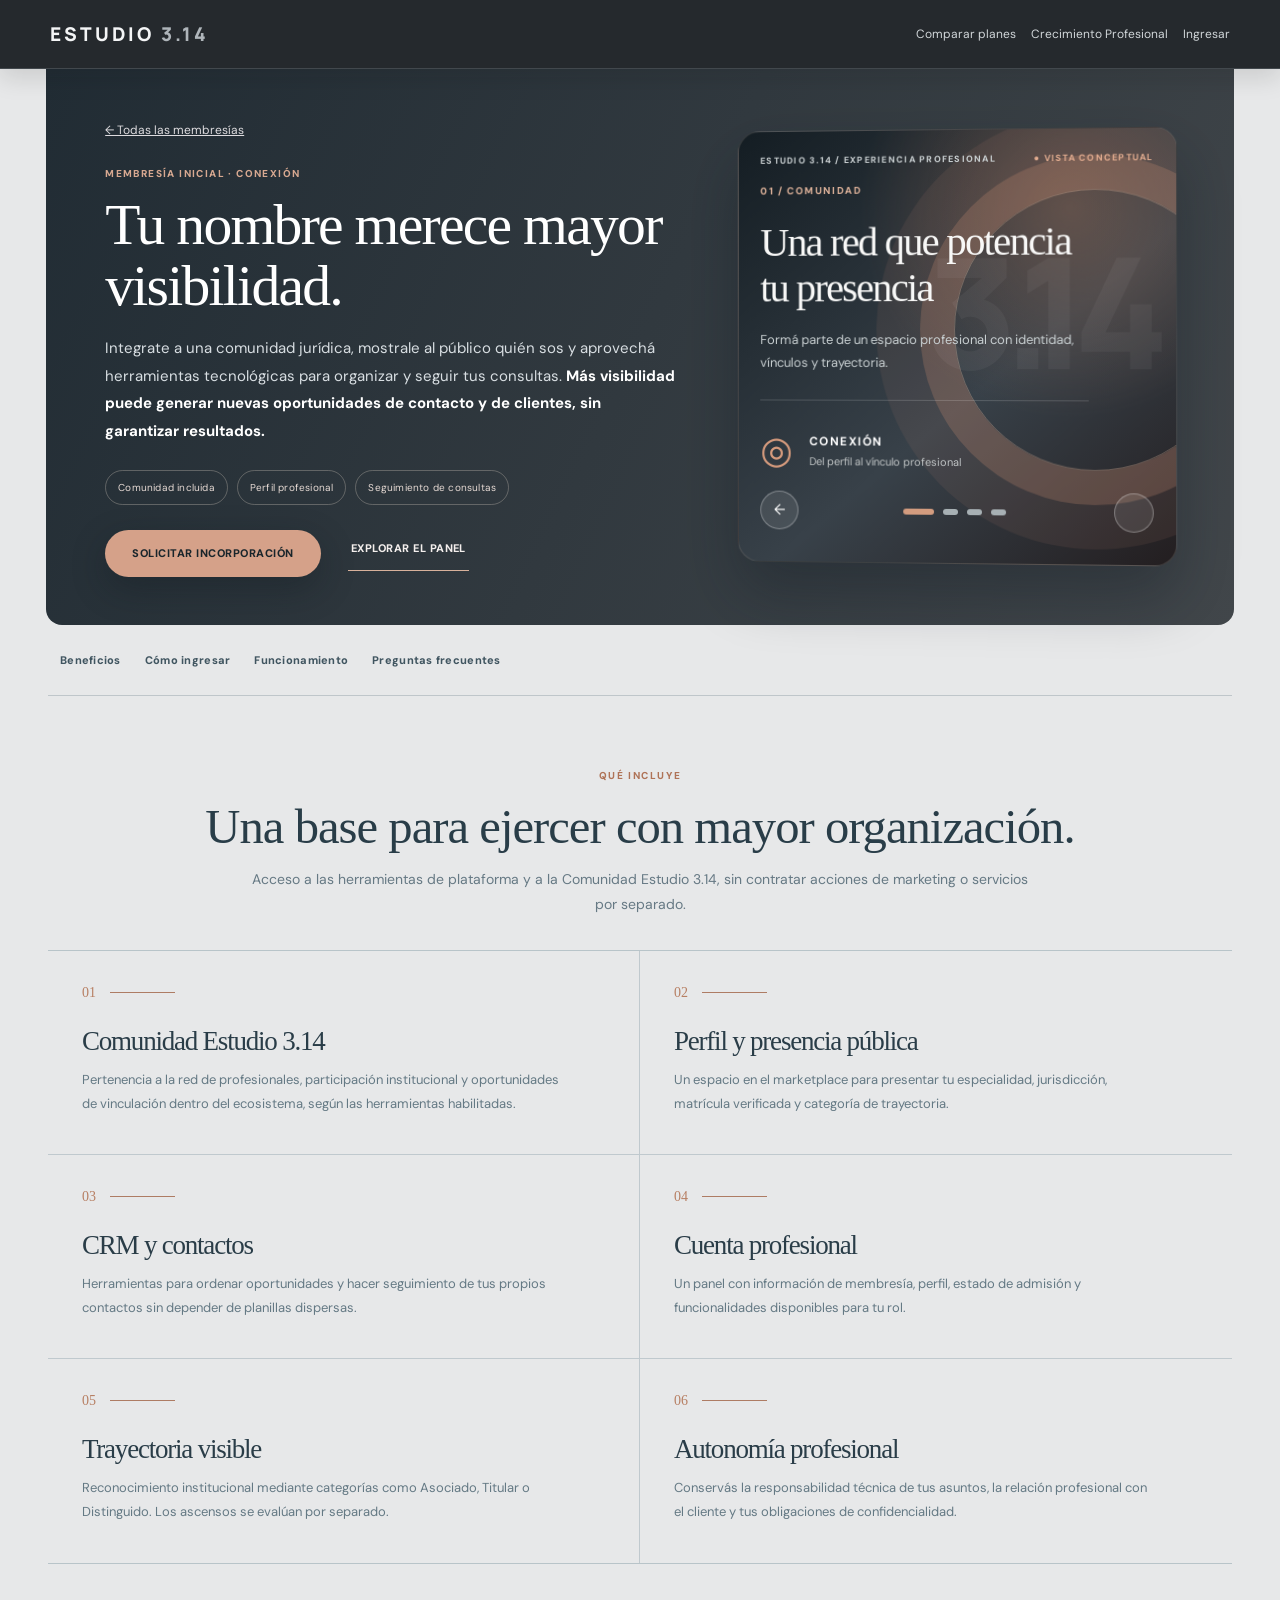
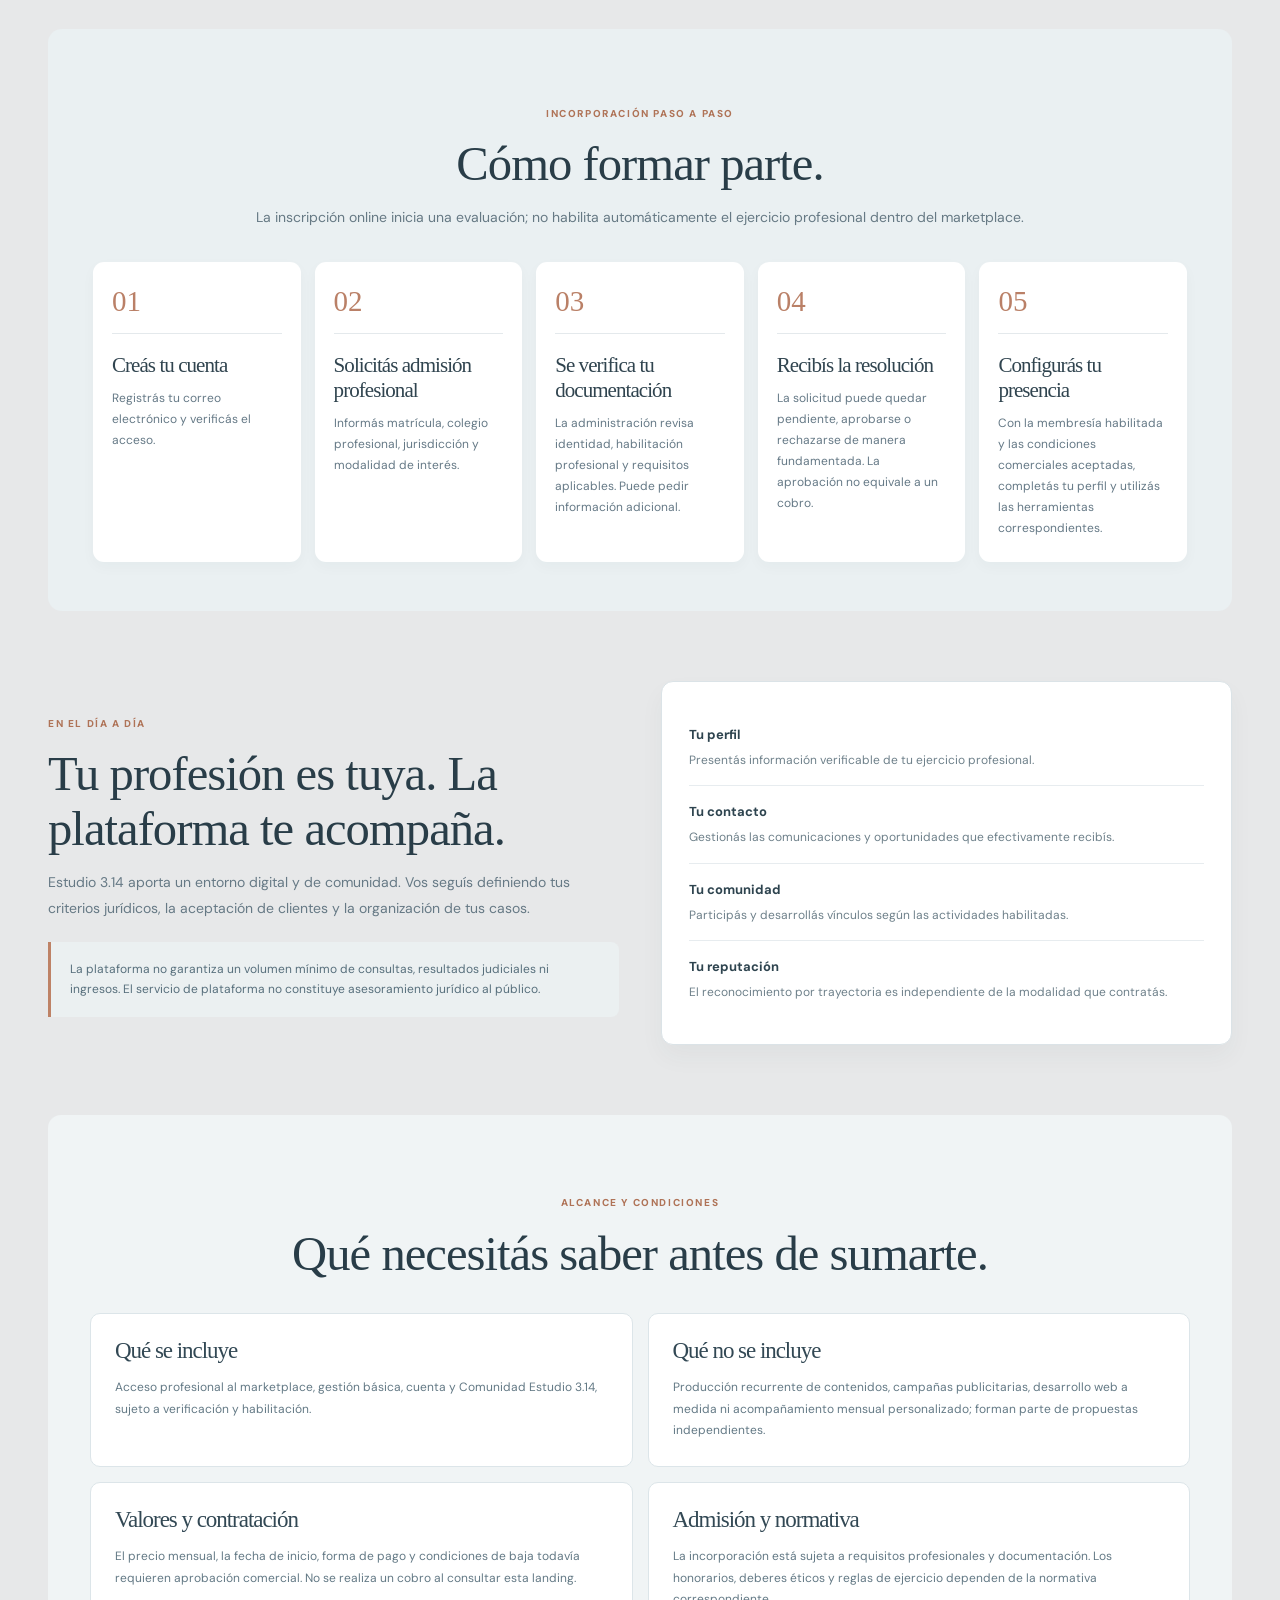
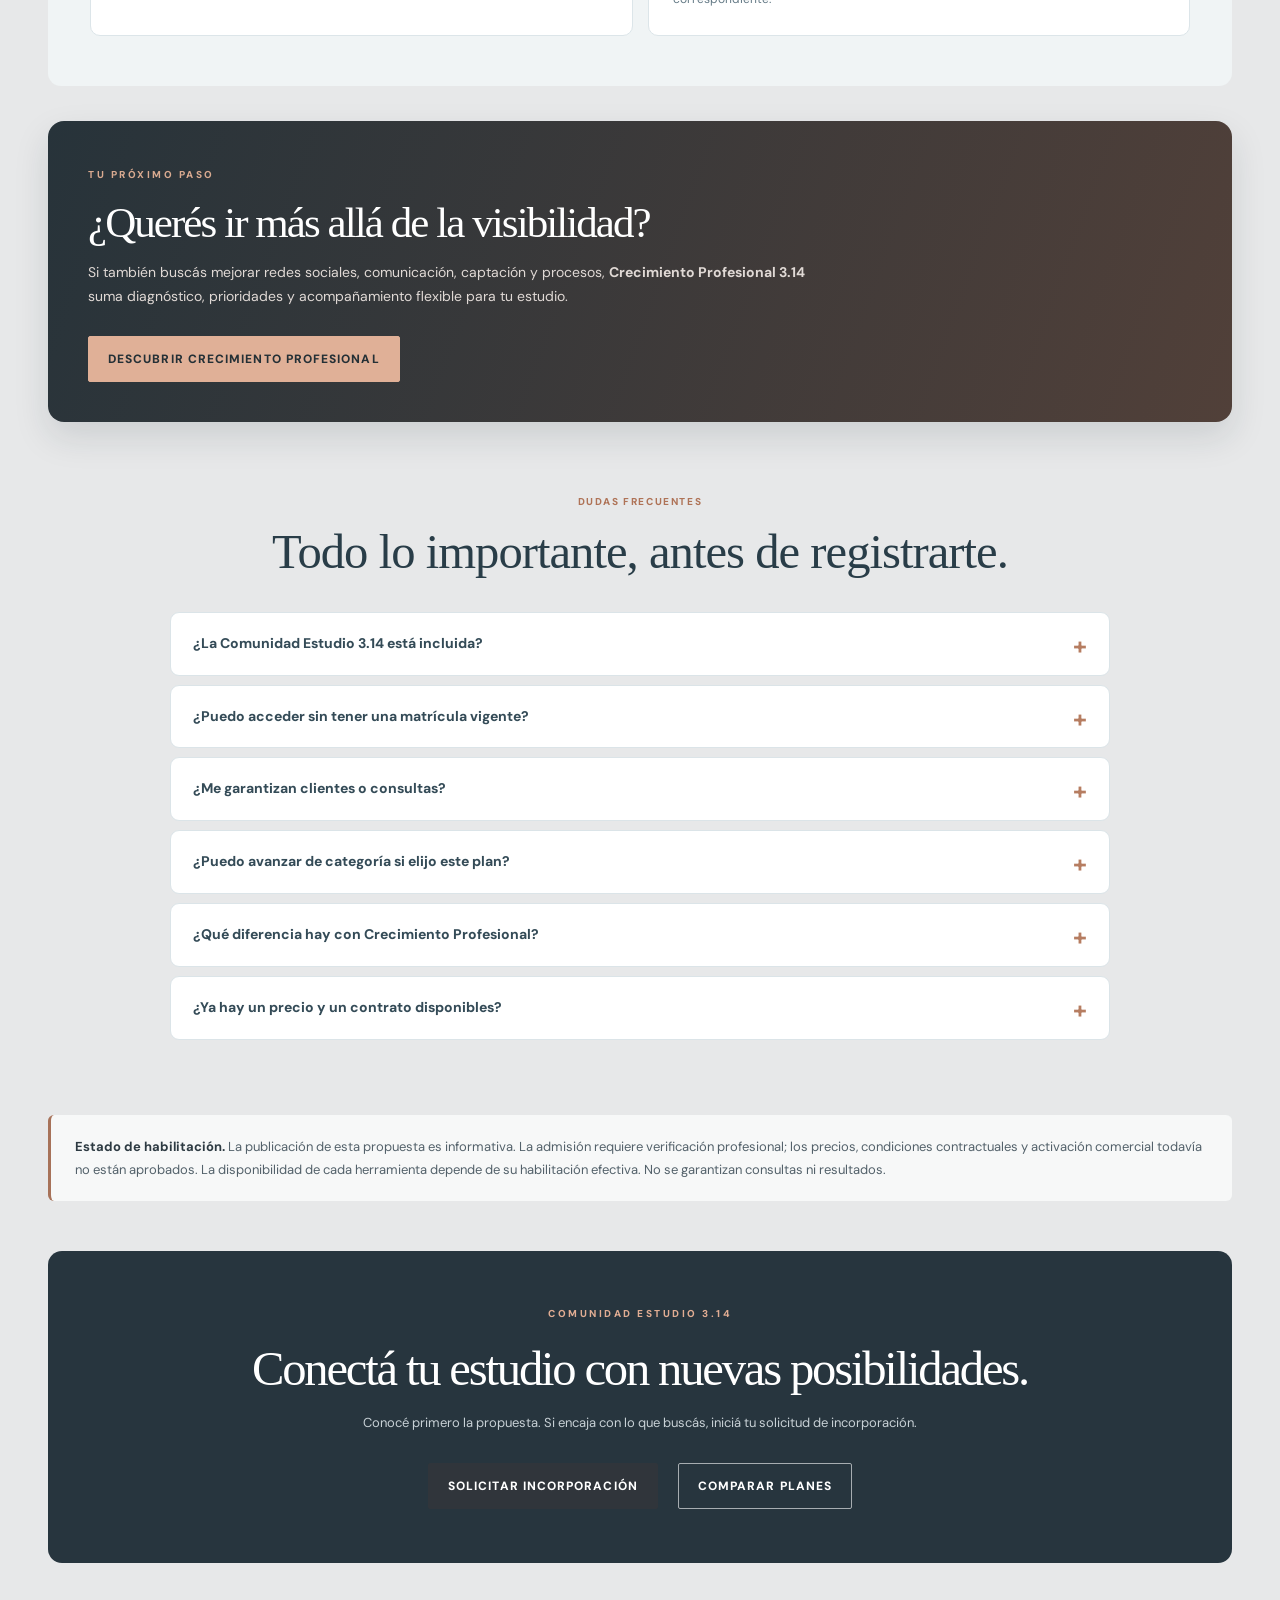
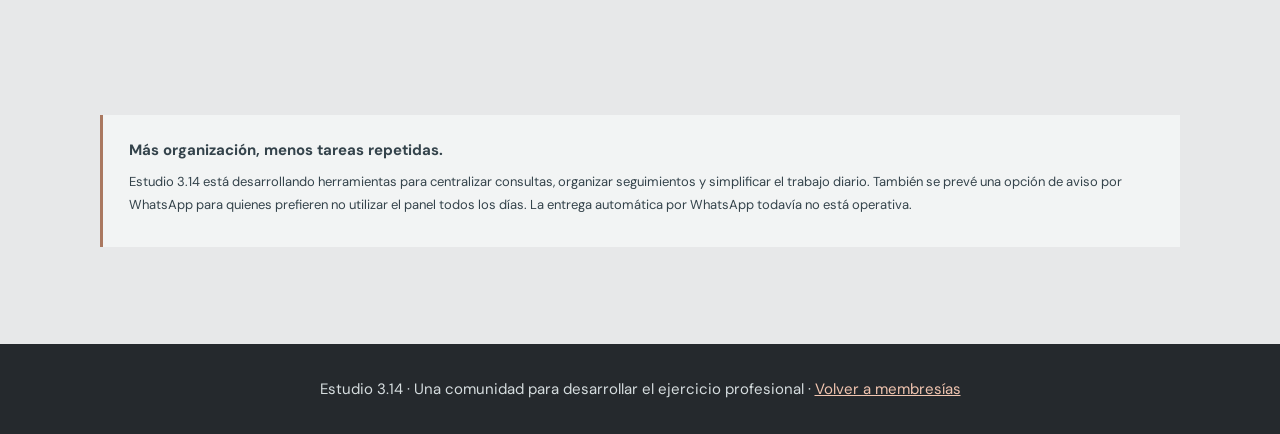
==== commit 221258df: "Align membership name and honest automation messaging" ====
--- a/plan-acceso.html
+++ b/plan-acceso.html
@@ -1,6 +1,6 @@
-<!doctype html><html lang="es"><head><meta charset="utf-8"><meta name="viewport" content="width=device-width,initial-scale=1"><meta name="description" content="Comunidad jurídica, perfil profesional y herramientas de gestión para abogados en Estudio 3.14."><title>Conexión a Plataforma y Gestión | Estudio 3.14</title><link rel="stylesheet" href="plan-pages.css"></head><body><header class="plan-public-header"><a class="brand" href="index.html#inicio">ESTUDIO <span>3.14</span></a><nav aria-label="Navegación pública"><a href="index.html#membresias">Comparar planes</a><a href="plan-crecimiento.html">Crecimiento Profesional</a><a href="index.html?plan=plataforma#cuenta">Ingresar</a></nav></header><main class="plan-shell"><section class="inner-page plan-landing">
+<!doctype html><html lang="es"><head><meta charset="utf-8"><meta name="viewport" content="width=device-width,initial-scale=1"><meta name="description" content="Comunidad jurídica, perfil profesional y herramientas de gestión para abogados en Estudio 3.14."><title>Membresía Conexión | Estudio 3.14</title><link rel="stylesheet" href="plan-pages.css"></head><body><header class="plan-public-header"><a class="brand" href="index.html#inicio">ESTUDIO <span>3.14</span></a><nav aria-label="Navegación pública"><a href="index.html#membresias">Comparar planes</a><a href="plan-crecimiento.html">Crecimiento Profesional</a><a href="index.html?plan=plataforma#cuenta">Ingresar</a></nav></header><main class="plan-shell"><section class="inner-page plan-landing">
   <div class="plan-landing-hero">
-    <div class="plan-landing-hero-copy"><a class="plan-back" href="index.html#membresias" >← Todas las membresías</a><span class="eyebrow">COMUNIDAD ESTUDIO 3.14 · PLAN 01</span><h2>Tu nombre merece mayor visibilidad.</h2><p>Integrate a una comunidad jurídica, mostrale al público quién sos y aprovechá herramientas tecnológicas para organizar y seguir tus consultas. <strong>Más visibilidad puede generar nuevas oportunidades de contacto y de clientes, sin garantizar resultados.</strong></p><div class="plan-hero-chips"><span>Comunidad incluida</span><span>Perfil profesional</span><span>Herramientas de gestión</span></div><a class="primary" href="index.html?plan=plataforma#cuenta" >Solicitar incorporación</a><button class="outline preview-open" type="button" onclick="document.getElementById('demo-panel').showModal()">Explorar el panel</button></div>
+    <div class="plan-landing-hero-copy"><a class="plan-back" href="index.html#membresias" >← Todas las membresías</a><span class="eyebrow">MEMBRESÍA INICIAL · CONEXIÓN</span><h2>Tu nombre merece mayor visibilidad.</h2><p>Integrate a una comunidad jurídica, mostrale al público quién sos y aprovechá herramientas tecnológicas para organizar y seguir tus consultas. <strong>Más visibilidad puede generar nuevas oportunidades de contacto y de clientes, sin garantizar resultados.</strong></p><div class="plan-hero-chips"><span>Comunidad incluida</span><span>Perfil profesional</span><span>Seguimiento de consultas</span></div><a class="primary" href="index.html?plan=plataforma#cuenta" >Solicitar incorporación</a><button class="outline preview-open" type="button" onclick="document.getElementById('demo-panel').showModal()">Explorar el panel</button></div>
     <div class="studio-orbit" aria-label="Recorrido interactivo de los beneficios"><div class="orbit-glow" aria-hidden="true"></div><div class="orbit-head"><span>ESTUDIO 3.14 / EXPERIENCIA PROFESIONAL</span><span class="orbit-live">● VISTA CONCEPTUAL</span></div><div class="orbit-frame"><div class="orbit-symbol" aria-hidden="true">3.14</div><div class="orbit-slide" id="orbit-slide"><span class="orbit-step" id="orbit-step">01 / COMUNIDAD</span><h3 id="orbit-title">Una red que potencia tu presencia</h3><p id="orbit-description">Formá parte de un espacio profesional con identidad, vínculos y trayectoria.</p><div class="orbit-metric"><span id="orbit-graphic">◎</span><div><strong id="orbit-keyword">CONEXIÓN</strong><small>Del perfil al vínculo profesional</small></div></div></div></div><div class="orbit-control"><button type="button" class="orbit-prev" aria-label="Anterior beneficio">←</button><div class="orbit-dots" role="group" aria-label="Seleccionar beneficio"><button type="button" data-orbit="0" aria-label="Una red que potencia tu presencia" aria-current="true"></button><button type="button" data-orbit="1" aria-label="Que te encuentren por tu especialidad" ></button><button type="button" data-orbit="2" aria-label="Cada oportunidad merece seguimiento" ></button><button type="button" data-orbit="3" aria-label="Una estructura para seguir avanzando" ></button></div><button type="button" class="orbit-next" aria-label="Siguiente beneficio"></button></div></div></div>
   <nav class="plan-anchorbar" aria-label="Índice de contenidos"><a href="#acceso-beneficios" >Beneficios</a><a href="#acceso-proceso" >Cómo ingresar</a><a href="#acceso-gestion" >Funcionamiento</a><a href="#acceso-faq" >Preguntas frecuentes</a></nav>
   <div id="acceso-beneficios" class="plan-section-intro"><span class="eyebrow">QUÉ INCLUYE</span><h2>Una base para ejercer con mayor organización.</h2><p>Acceso a las herramientas de plataforma y a la Comunidad Estudio 3.14, sin contratar acciones de marketing o servicios por separado.</p></div>
@@ -22,7 +22,7 @@
   <div id="acceso-gestion" class="plan-split-story"><div><span class="eyebrow">EN EL DÍA A DÍA</span><h2>Tu profesión es tuya. La plataforma te acompaña.</h2><p>Estudio 3.14 aporta un entorno digital y de comunidad. Vos seguís definiendo tus criterios jurídicos, la aceptación de clientes y la organización de tus casos.</p><div class="plan-note">La plataforma no garantiza un volumen mínimo de consultas, resultados judiciales ni ingresos. El servicio de plataforma no constituye asesoramiento jurídico al público.</div></div><div class="plan-story-steps"><div><strong>Tu perfil</strong><span>Presentás información verificable de tu ejercicio profesional.</span></div><div><strong>Tu contacto</strong><span>Gestionás las comunicaciones y oportunidades que efectivamente recibís.</span></div><div><strong>Tu comunidad</strong><span>Participás y desarrollás vínculos según las actividades habilitadas.</span></div><div><strong>Tu reputación</strong><span>El reconocimiento por trayectoria es independiente de la modalidad que contratás.</span></div></div></div>
   <div class="plan-conditions"><div class="plan-section-intro"><span class="eyebrow">ALCANCE Y CONDICIONES</span><h2>Qué necesitás saber antes de sumarte.</h2></div><div class="plan-condition-grid"><article><h3>Qué se incluye</h3><p>Acceso profesional al marketplace, gestión básica, cuenta y Comunidad Estudio 3.14, sujeto a verificación y habilitación.</p></article><article><h3>Qué no se incluye</h3><p>Producción recurrente de contenidos, campañas publicitarias, desarrollo web a medida ni acompañamiento mensual personalizado; forman parte de propuestas independientes.</p></article><article><h3>Valores y contratación</h3><p>El precio mensual, la fecha de inicio, forma de pago y condiciones de baja todavía requieren aprobación comercial. No se realiza un cobro al consultar esta landing.</p></article><article><h3>Admisión y normativa</h3><p>La incorporación está sujeta a requisitos profesionales y documentación. Los honorarios, deberes éticos y reglas de ejercicio dependen de la normativa correspondiente.</p></article></div></div><aside class="growth-upsell"><span class="eyebrow">TU PRÓXIMO PASO</span><h3>¿Querés ir más allá de la visibilidad?</h3><p>Si también buscás mejorar redes sociales, comunicación, captación y procesos, <strong>Crecimiento Profesional 3.14</strong> suma diagnóstico, prioridades y acompañamiento flexible para tu estudio.</p><a href="plan-crecimiento.html" class="primary">Descubrir Crecimiento Profesional</a></aside>
   <div id="acceso-faq" class="plan-faq"><div class="plan-section-intro"><span class="eyebrow">DUDAS FRECUENTES</span><h2>Todo lo importante, antes de registrarte.</h2></div><details><summary>¿La Comunidad Estudio 3.14 está incluida?</summary><p>Sí. La comunidad es un beneficio compartido por el plan de Acceso y por Crecimiento Profesional.</p></details><details><summary>¿Puedo acceder sin tener una matrícula vigente?</summary><p>Podés iniciar una cuenta, pero la habilitación de un perfil profesional para prestar servicios jurídicos exige verificar los requisitos de matrícula y ejercicio aplicables.</p></details><details><summary>¿Me garantizan clientes o consultas?</summary><p>No. La visibilidad en la plataforma no implica garantía de consultas, contratación de servicios jurídicos ni resultados.</p></details><details><summary>¿Puedo avanzar de categoría si elijo este plan?</summary><p>Sí, conforme a los requisitos institucionales de trayectoria y evaluación. La categoría no se compra ni depende del plan elegido. <a class="text-link" href="index.html#trayectoria" >Ver categorías y requisitos</a></p></details><details><summary>¿Qué diferencia hay con Crecimiento Profesional?</summary><p>Crecimiento Profesional suma un diagnóstico, prioridades acordadas, acciones flexibles y seguimiento mensual. También incluye todos los beneficios de este plan. <a class="text-link" href="plan-crecimiento.html" >Explorar Crecimiento Profesional</a></p></details><details><summary>¿Ya hay un precio y un contrato disponibles?</summary><p>Los valores y condiciones finales siguen pendientes de validación. La solicitud de incorporación no genera automáticamente un pago.</p></details></div>
-  <section class="plan-capabilities" aria-labelledby="cap-title"><div class="plan-section-intro"><span class="eyebrow">CAPACIDADES DEL ECOSISTEMA 3.14</span><h2 id="cap-title">Conocé todo lo que podemos trabajar.</h2><p>Recuperamos las áreas desarrolladas en el catálogo anterior y las organizamos sin créditos ni compras individuales. Explorá cada posibilidad, su utilidad y sus límites.</p></div><div class="capability-summary"><div><b>Conexión a Plataforma y Gestión</b><p>Incluye comunidad, perfil verificado, visibilidad, CRM y herramientas de gestión habilitadas.</p></div><div><b>Crecimiento Profesional 3.14</b><p>Incluye lo anterior y permite acordar acciones de estas áreas según diagnóstico, prioridades y capacidad mensual.</p></div></div><details class="capability-details"><summary>Ver detalle completo de las áreas y servicios <span>+</span></summary><div class="capability-context"><strong>Qué significa este catálogo para Conexión</strong><p>El listado muestra las capacidades del ecosistema, no beneficios adicionales automáticos de este plan. El acompañamiento y la ejecución personalizada corresponden a Crecimiento Profesional, sujetos a alcance y habilitación, o a trabajos extraordinarios presupuestados.</p></div><div class="capability-grid"><article><span class="detail-category">Contenido y presencia</span><h4>Contenido visual para historias y feed</h4><p>Diseño de piezas gráficas adaptadas a la identidad profesional, textos breves y ajustes acordados.</p><small>Requiere temas, identidad y aprobación previa.</small></article>
+  <section class="plan-capabilities" aria-labelledby="cap-title"><div class="plan-section-intro"><span class="eyebrow">CAPACIDADES DEL ECOSISTEMA 3.14</span><h2 id="cap-title">Conocé todo lo que podemos trabajar.</h2><p>Recuperamos las áreas desarrolladas en el catálogo anterior y las organizamos sin créditos ni compras individuales. Explorá cada posibilidad, su utilidad y sus límites.</p></div><div class="capability-summary"><div><b>Membresía Conexión</b><p>Incluye comunidad, perfil verificado, visibilidad, CRM y herramientas de gestión habilitadas.</p></div><div><b>Crecimiento Profesional 3.14</b><p>Incluye lo anterior y permite acordar acciones de estas áreas según diagnóstico, prioridades y capacidad mensual.</p></div></div><details class="capability-details"><summary>Ver detalle completo de las áreas y servicios <span>+</span></summary><div class="capability-context"><strong>Qué significa este catálogo para Conexión</strong><p>El listado muestra las capacidades del ecosistema, no beneficios adicionales automáticos de este plan. El acompañamiento y la ejecución personalizada corresponden a Crecimiento Profesional, sujetos a alcance y habilitación, o a trabajos extraordinarios presupuestados.</p></div><div class="capability-grid"><article><span class="detail-category">Contenido y presencia</span><h4>Contenido visual para historias y feed</h4><p>Diseño de piezas gráficas adaptadas a la identidad profesional, textos breves y ajustes acordados.</p><small>Requiere temas, identidad y aprobación previa.</small></article>
 <article><span class="detail-category">Contenido y presencia</span><h4>Contenido y publicación en redes</h4><p>Preparación de publicaciones y coordinación de su salida en los canales definidos.</p><small>La programación automatizada está pendiente de integración; no prometer publicaciones automáticas.</small></article>
 <article><span class="detail-category">Contenido y presencia</span><h4>Programación de posts y reels</h4><p>Organización de contenidos ya aprobados, fechas, textos y seguimiento de publicación.</p><small>La integración con herramientas externas, incluida Metricool, está pendiente.</small></article>
 <article><span class="detail-category">Contenido y presencia</span><h4>Video o reel para redes</h4><p>Edición de videos verticales, rótulos, audio autorizado y materiales aportados o aprobados.</p><small>Filmación y campañas no se incluyen automáticamente.</small></article>
@@ -31,7 +31,7 @@
 <article><span class="detail-category">Atención y captación</span><h4>Campañas Meta Ads</h4><p>Definición de objetivos y públicos, pieza inicial, configuración y lectura de resultados.</p><small>La pauta publicitaria es adicional y ninguna campaña garantiza consultas.</small></article>
 <article><span class="detail-category">Gestión y desarrollo</span><h4>Consultoría de gestión del estudio</h4><p>Diagnóstico de desafíos operativos, prioridades y recomendaciones para mejorar la organización.</p><small>No sustituye asesoramiento jurídico ni incluye cualquier ejecución posterior.</small></article></div><p class="capability-disclaimer">Estas fichas provienen del catálogo de servicios en revisión. Sus cantidades, entregables y alcance final todavía no están aprobados comercialmente. Las integraciones no habilitadas se indican expresamente y no se ofrecen como prestaciones operativas.</p></details></section><div class="plan-launch-note"><strong>Estado de habilitación.</strong> La publicación de esta propuesta es informativa. La admisión requiere verificación profesional; los precios, condiciones contractuales y activación comercial todavía no están aprobados. La disponibilidad de cada herramienta depende de su habilitación efectiva. No se garantizan consultas ni resultados.</div><div class="plan-final-cta"><span class="eyebrow">COMUNIDAD ESTUDIO 3.14</span><h2>Conectá tu estudio con nuevas posibilidades.</h2><p>Conocé primero la propuesta. Si encaja con lo que buscás, iniciá tu solicitud de incorporación.</p><div><a class="primary" href="index.html?plan=plataforma#cuenta" >Solicitar incorporación</a><a class="outline" href="index.html#membresias" >Comparar planes</a></div></div>
 </section>
-<dialog id="demo-panel" class="real-demo-dialog" aria-labelledby="preview-title"><div class="real-demo-app"><aside class="real-demo-sidebar"><div class="real-demo-logo">3.14<small>ESTUDIO</small></div><nav aria-label="Secciones de demostración"><button type="button" data-demo="resumen" class="selected">Inicio</button><button type="button" data-demo="perfil">Mi perfil</button><button type="button" data-demo="crm">Consultas y CRM</button><button type="button" data-demo="comunidad">Comunidad</button></nav><div class="real-demo-sidefoot">Más tecnología para una práctica profesional mejor organizada.</div></aside><div class="real-demo-main"><div class="real-demo-topbar"><span class="real-demo-search">Buscar dentro del espacio profesional</span><span class="real-demo-user">DEMO · AB</span><button type="button" class="real-demo-close" aria-label="Cerrar demo">Cerrar</button></div><div class="real-demo-pagehead"><div><span class="demo-label">ESTUDIO 3.14 · VISTA DE EJEMPLO</span><h2 id="preview-title">Centro de operaciones</h2><p>Explorá cómo funciona el espacio privado del profesional.</p></div><span class="real-demo-tag">DATOS FICTICIOS</span></div><div class="real-demo-scroll"><h3 id="demo-heading" class="sr-only">Resumen</h3><p id="demo-intro" class="sr-only">Resumen de actividad profesional</p><div id="demo-content" class="demo-content"><div class="real-demo-banner"><div><span>ESTUDIO 3.14 / MI ESPACIO</span><h4>Centro profesional</h4><p>Tu comunidad, tu presencia y la gestión diaria en un solo entorno.</p></div><div class="real-demo-banner-mark">3.14</div></div><div class="real-demo-kpis"><article><small>PERFIL PROFESIONAL</small><strong>Verificado</strong><span>Estado de ejemplo</span></article><article><small>CONSULTAS</small><strong>12</strong><span>Datos ilustrativos</span></article><article><small>SEGUIMIENTOS</small><strong>08</strong><span>Datos ilustrativos</span></article><article><small>COMUNIDAD</small><strong>Asociado</strong><span>Categoría ilustrativa</span></article></div><div class="real-demo-analytics"><article><div class="real-demo-card-head"><h4>Consultas y seguimiento</h4><span>Últimas 4 semanas</span></div><svg viewBox="0 0 620 210" role="img" aria-label="Gráfico ilustrativo de evolución de consultas y seguimientos"><defs><linearGradient id="area314" x1="0" y1="0" x2="0" y2="1"><stop stop-color="#bd8065" stop-opacity=".22"/><stop offset="1" stop-color="#bd8065" stop-opacity="0"/></linearGradient></defs><g stroke="#e5e9ec" stroke-width="1"><path d="M20 35H600M20 82H600M20 129H600M20 176H600"/></g><path d="M20 172 C75 160 92 165 140 138 S208 154 258 112 S333 134 390 91 S460 103 510 60 S564 82 600 37 L600 190H20Z" fill="url(#area314)"/><path d="M20 172 C75 160 92 165 140 138 S208 154 258 112 S333 134 390 91 S460 103 510 60 S564 82 600 37" stroke="#ae7057" stroke-width="3" fill="none"/><path d="M20 182 C95 179 120 160 170 162 S245 160 310 133 S395 143 451 112 S540 120 600 94" stroke="#394954" stroke-width="3" fill="none"/><g fill="#98a6ad" font-size="11"><text x="20" y="205">Semana 1</text><text x="205" y="205">Semana 2</text><text x="396" y="205">Semana 3</text><text x="540" y="205">Semana 4</text></g></svg><div class="real-demo-legend"><span>● Consultas</span><span>● Seguimiento</span></div></article><article><div class="real-demo-card-head"><h4>Próximas acciones</h4><span>Ejemplo</span></div><div class="real-demo-task"><b>01</b><div><strong>Revisar consultas nuevas</strong><small>CRM · Pendiente</small></div></div><div class="real-demo-task"><b>02</b><div><strong>Actualizar perfil</strong><small>Marketplace · Sugerido</small></div></div><div class="real-demo-task"><b>03</b><div><strong>Seguimiento de contacto</strong><small>CRM · Programado</small></div></div></article></div><div class="real-demo-bottom"><article><h4>Mi presencia en el marketplace</h4><p>Especialidad, jurisdicción y perfil verificable para facilitar que te encuentren.</p><button type="button" data-demo="perfil">Explorar perfil</button></article><article><h4>Mi comunidad profesional</h4><p>Vínculos y trayectoria institucional, independientes del plan comercial.</p><button type="button" data-demo="comunidad">Explorar comunidad</button></article></div></div><p class="real-demo-disclaimer">Demostración pública con datos ficticios. No representa operaciones reales, clientes garantizados ni funcionalidades ya activadas para todos los miembros.</p></div><div class="real-demo-actionbar"><a href="index.html?plan=plataforma#cuenta">Solicitar incorporación</a><button type="button" class="real-demo-close">Cerrar demostración</button></div></div></div></dialog></main><footer class="plan-public-footer">Estudio 3.14 · Una comunidad para desarrollar el ejercicio profesional · <a href="index.html#membresias">Volver a membresías</a></footer><script>
+<dialog id="demo-panel" class="real-demo-dialog" aria-labelledby="preview-title"><div class="real-demo-app"><aside class="real-demo-sidebar"><div class="real-demo-logo">3.14<small>ESTUDIO</small></div><nav aria-label="Secciones de demostración"><button type="button" data-demo="resumen" class="selected">Inicio</button><button type="button" data-demo="perfil">Mi perfil</button><button type="button" data-demo="crm">Consultas y CRM</button><button type="button" data-demo="comunidad">Comunidad</button></nav><div class="real-demo-sidefoot">Más tecnología para gestionar y desarrollar tu estudio.</div></aside><div class="real-demo-main"><div class="real-demo-topbar"><span class="real-demo-search">Buscar dentro del espacio profesional</span><span class="real-demo-user">DEMO · AB</span><button type="button" class="real-demo-close" aria-label="Cerrar demo">Cerrar</button></div><div class="real-demo-pagehead"><div><span class="demo-label">ESTUDIO 3.14 · VISTA DE EJEMPLO</span><h2 id="preview-title">Centro de operaciones</h2><p>Explorá cómo funciona el espacio privado del profesional.</p></div><span class="real-demo-tag">DATOS FICTICIOS</span></div><div class="real-demo-scroll"><h3 id="demo-heading" class="sr-only">Resumen</h3><p id="demo-intro" class="sr-only">Resumen de actividad profesional</p><div id="demo-content" class="demo-content"><div class="real-demo-banner"><div><span>ESTUDIO 3.14 / MI ESPACIO</span><h4>Centro profesional</h4><p>Tu comunidad, tu presencia y la gestión diaria en un solo entorno.</p></div><div class="real-demo-banner-mark">3.14</div></div><div class="real-demo-kpis"><article><small>PERFIL PROFESIONAL</small><strong>Verificado</strong><span>Estado de ejemplo</span></article><article><small>CONSULTAS</small><strong>12</strong><span>Datos ilustrativos</span></article><article><small>SEGUIMIENTOS</small><strong>08</strong><span>Datos ilustrativos</span></article><article><small>COMUNIDAD</small><strong>Asociado</strong><span>Categoría ilustrativa</span></article></div><div class="real-demo-analytics"><article><div class="real-demo-card-head"><h4>Consultas y seguimiento</h4><span>Últimas 4 semanas</span></div><svg viewBox="0 0 620 210" role="img" aria-label="Gráfico ilustrativo de evolución de consultas y seguimientos"><defs><linearGradient id="area314" x1="0" y1="0" x2="0" y2="1"><stop stop-color="#bd8065" stop-opacity=".22"/><stop offset="1" stop-color="#bd8065" stop-opacity="0"/></linearGradient></defs><g stroke="#e5e9ec" stroke-width="1"><path d="M20 35H600M20 82H600M20 129H600M20 176H600"/></g><path d="M20 172 C75 160 92 165 140 138 S208 154 258 112 S333 134 390 91 S460 103 510 60 S564 82 600 37 L600 190H20Z" fill="url(#area314)"/><path d="M20 172 C75 160 92 165 140 138 S208 154 258 112 S333 134 390 91 S460 103 510 60 S564 82 600 37" stroke="#ae7057" stroke-width="3" fill="none"/><path d="M20 182 C95 179 120 160 170 162 S245 160 310 133 S395 143 451 112 S540 120 600 94" stroke="#394954" stroke-width="3" fill="none"/><g fill="#98a6ad" font-size="11"><text x="20" y="205">Semana 1</text><text x="205" y="205">Semana 2</text><text x="396" y="205">Semana 3</text><text x="540" y="205">Semana 4</text></g></svg><div class="real-demo-legend"><span>● Consultas</span><span>● Seguimiento</span></div></article><article><div class="real-demo-card-head"><h4>Próximas acciones</h4><span>Ejemplo</span></div><div class="real-demo-task"><b>01</b><div><strong>Revisar consultas nuevas</strong><small>CRM · Pendiente</small></div></div><div class="real-demo-task"><b>02</b><div><strong>Actualizar perfil</strong><small>Marketplace · Sugerido</small></div></div><div class="real-demo-task"><b>03</b><div><strong>Seguimiento de contacto</strong><small>CRM · Programado</small></div></div></article></div><div class="real-demo-bottom"><article><h4>Mi presencia en el marketplace</h4><p>Especialidad, jurisdicción y perfil verificable para facilitar que te encuentren.</p><button type="button" data-demo="perfil">Explorar perfil</button></article><article><h4>Mi comunidad profesional</h4><p>Vínculos y trayectoria institucional, independientes del plan comercial.</p><button type="button" data-demo="comunidad">Explorar comunidad</button></article></div></div><p class="real-demo-disclaimer">Demostración pública con datos ficticios. No representa operaciones reales, clientes garantizados ni funcionalidades ya activadas para todos los miembros.</p></div><div class="real-demo-actionbar"><a href="index.html?plan=plataforma#cuenta">Solicitar incorporación</a><button type="button" class="real-demo-close">Cerrar demostración</button></div></div></div></dialog><aside style="padding:23px 26px;margin:22px auto;max-width:1080px;background:#f2f4f4;border-left:3px solid #aa7860;color:#34434b"><strong>Más organización, menos tareas repetidas.</strong><p style="margin:8px 0;font-size:13px;line-height:1.7">Estudio 3.14 está desarrollando herramientas para centralizar consultas, organizar seguimientos y simplificar el trabajo diario. También se prevé una opción de aviso por WhatsApp para quienes prefieren no utilizar el panel todos los días. La entrega automática por WhatsApp todavía no está operativa.</p></aside></main><footer class="plan-public-footer">Estudio 3.14 · Una comunidad para desarrollar el ejercicio profesional · <a href="index.html#membresias">Volver a membresías</a></footer><script>
 (()=>{'use strict';
 const cards=[["01","COMUNIDAD","Una red que potencia tu presencia","Formá parte de un espacio profesional con identidad, vínculos y trayectoria."],["02","VISIBILIDAD","Que te encuentren por tu especialidad","Un perfil jurídico verificable dentro del marketplace, sujeto a aprobación."],["03","CONSULTAS","Cada oportunidad merece seguimiento","Registrá contactos, organizá estados y prepará los próximos pasos en tu CRM."],["04","CRECIMIENTO","Una estructura para seguir avanzando","Sumá acompañamiento flexible cuando necesites impulsar comunicación y procesos."]];
 const root=document.querySelector('.studio-orbit');
--- a/plan-pages.css
+++ b/plan-pages.css
@@ -642,3 +642,25 @@
 .plan-landing .editorial-benefits h3{font-size:27px;margin:25px 0 11px}
 .plan-landing .editorial-benefits p{font-size:13px;line-height:1.85;max-width:480px}
 @media(max-width:700px){.plan-landing .editorial-benefits{grid-template-columns:1fr}.plan-landing .editorial-benefits article,.plan-landing .editorial-benefits article:nth-child(even){border-right:0;border-bottom:1px solid #c0c9ce;padding:28px 15px}.plan-landing .editorial-benefits article:last-child{border-bottom:0}.plan-landing-hero-copy>.outline{margin-left:5px!important}.plan-anchorbar{gap:13px!important}}
+
+/* Professional public SaaS demo based on supplied screenshot */
+.real-demo-dialog{padding:0;border:0;border-radius:15px;width:min(1440px,calc(100vw - 34px));max-width:none;max-height:94vh;background:#f4f5f6;box-shadow:0 35px 110px #070b10a8;overflow:auto}
+.real-demo-dialog::backdrop{background:#0f141bd9;backdrop-filter:blur(5px)}
+.real-demo-app{display:grid;grid-template-columns:205px minmax(0,1fr);min-height:680px;font-family:Inter,Manrope,Arial,sans-serif}
+.real-demo-sidebar{background:linear-gradient(180deg,#1d1f22,#29272a);padding:32px 15px;color:#f5f2f0;display:flex;flex-direction:column}
+.real-demo-logo{font:normal 49px Georgia,serif;color:#e4c9bd;text-align:center;margin-bottom:32px}.real-demo-logo small{display:block;font:10px Inter,sans-serif;letter-spacing:.38em;margin-top:3px}
+.real-demo-sidebar nav{display:flex;flex-direction:column;gap:7px}.real-demo-sidebar nav button{text-align:left;background:transparent;color:#dde0e1;border:0;border-radius:8px;padding:14px 18px;font-size:12px;letter-spacing:.025em}.real-demo-sidebar nav button.selected,.real-demo-sidebar nav button:hover{background:#ae715d38;border-left:2px solid #c89076}
+.real-demo-sidefoot{margin-top:auto;border:1px solid #ffffff25;padding:20px;color:#d2c0b8;font:normal 17px/1.6 Georgia,serif}
+.real-demo-main{min-width:0;display:flex;flex-direction:column;background:#f5f6f7}.real-demo-topbar{height:58px;padding:0 22px;display:flex;align-items:center;gap:17px;background:#fff;border-bottom:1px solid #e2e4e6;color:#79818a;font-size:11px}.real-demo-search{background:#f4f5f6;padding:12px 17px;border-radius:7px;flex:1;max-width:450px}.real-demo-user{margin-left:auto;color:#46535a;font-weight:700}.real-demo-close{border:1px solid #d2d6d8;background:#fff;color:#38444c;border-radius:7px;padding:10px 14px;font-size:11px}
+.real-demo-pagehead{display:flex;justify-content:space-between;align-items:center;gap:15px;background:#fff;padding:19px 28px 10px}.real-demo-pagehead h2{font:normal 30px Georgia,serif;margin:7px 0;color:#252c30}.real-demo-pagehead p{font-size:12px;margin:0;color:#737e85}.real-demo-tag{color:#b17c65;font-size:10px;font-weight:800;letter-spacing:.1em}
+.real-demo-scroll{padding:16px 24px 20px;flex:1}.real-demo-banner{border-radius:9px;padding:25px 30px;min-height:148px;color:#f2f1f0;background:linear-gradient(100deg,#282c30,#3b3d40 65%,#5b4841);display:flex;justify-content:space-between;overflow:hidden;position:relative}.real-demo-banner>div:first-child{z-index:1}.real-demo-banner span{font-size:10px;letter-spacing:.2em;color:#d4b29e}.real-demo-banner h4{font:normal 32px Georgia,serif;margin:10px 0}.real-demo-banner p{font-size:12px;max-width:520px;color:#d8d9d9}.real-demo-banner-mark{font:normal 125px Georgia,serif;opacity:.13;position:absolute;right:28px;top:4px}
+.real-demo-kpis{display:grid;grid-template-columns:repeat(4,minmax(0,1fr));gap:11px;margin:13px 0}.real-demo-kpis article{background:#fff;border:1px solid #e4e8ea;border-radius:9px;padding:18px;min-width:0}.real-demo-kpis small{color:#a86d57;letter-spacing:.09em;font-size:9px;font-weight:800}.real-demo-kpis strong{display:block;font-size:21px;font-weight:750;margin:9px 0;color:#202a31;line-height:1.1}.real-demo-kpis span{color:#859198;font-size:10px}
+.real-demo-analytics{display:grid;grid-template-columns:minmax(0,1.7fr) minmax(220px,1fr);gap:12px}.real-demo-analytics>article,.real-demo-bottom article{border:1px solid #e1e6e9;border-radius:9px;background:#fff;padding:19px;min-width:0}.real-demo-card-head{display:flex;align-items:center;justify-content:space-between;gap:10px}.real-demo-card-head h4,.real-demo-bottom h4{font-size:14px;margin:0;color:#29333b}.real-demo-card-head span{font-size:10px;color:#90999e}.real-demo-analytics svg{width:100%;margin-top:10px}.real-demo-legend{display:flex;gap:17px;font-size:10px;color:#6b7880}.real-demo-legend span:first-child{color:#ae7057}.real-demo-task{border-bottom:1px solid #edf0f1;display:flex;gap:11px;padding:15px 0}.real-demo-task:last-child{border-bottom:0}.real-demo-task b{font:normal 17px Georgia,serif;color:#b07961}.real-demo-task strong{display:block;font-size:11px}.real-demo-task small{font-size:10px;color:#7c8990}
+.real-demo-bottom{display:grid;grid-template-columns:1fr 1fr;gap:12px;margin-top:12px}.real-demo-bottom p{font-size:11px;color:#76848b}.real-demo-bottom button{border:0;background:none;padding:6px 0;color:#ac7257;font-size:11px;font-weight:700}
+.real-demo-disclaimer{font-size:10px;color:#6a777f;margin:17px 0 0}.real-demo-actionbar{border-top:1px solid #e6eaec;background:#fff;display:flex;align-items:center;justify-content:flex-end;gap:13px;padding:13px 22px}.real-demo-actionbar a{background:#b77a60;color:#fff;text-decoration:none;padding:12px 17px;border-radius:8px;font-size:11px;font-weight:800}
+.sr-only{position:absolute!important;width:1px;height:1px;clip:rect(0,0,0,0);overflow:hidden;white-space:nowrap}
+@media(max-width:980px){.real-demo-app{grid-template-columns:155px minmax(0,1fr)}.real-demo-kpis{grid-template-columns:repeat(2,minmax(0,1fr))}.real-demo-analytics{grid-template-columns:1fr}}
+@media(max-width:640px){.real-demo-dialog{width:calc(100vw - 14px);max-height:96vh}.real-demo-app{display:block}.real-demo-sidebar{padding:13px}.real-demo-logo{font-size:27px;margin:0 0 9px}.real-demo-sidebar nav{flex-direction:row;overflow-x:auto}.real-demo-sidebar nav button{flex:none;padding:9px;font-size:10px}.real-demo-sidefoot{display:none}.real-demo-pagehead{padding:15px}.real-demo-pagehead h2{font-size:25px}.real-demo-scroll{padding:12px}.real-demo-kpis{grid-template-columns:repeat(2,minmax(0,1fr))}.real-demo-bottom{grid-template-columns:1fr}.real-demo-topbar{padding:9px;height:auto}.real-demo-search{display:none}}
+
+/* Membership configurator concept - public demo, no approved commercial values */
+.membership-builder{margin:75px 0;padding:10px 0 25px}.builder-heading{max-width:800px;margin-bottom:30px}.builder-heading h2{font:normal clamp(33px,4vw,48px)/1.1 Georgia,serif;color:#283b45;margin:14px 0}.builder-heading p{font-size:14px;color:#637782;line-height:1.8}.builder-shell{display:grid;grid-template-columns:minmax(0,1.5fr) minmax(265px,.75fr);gap:26px;align-items:start}.builder-options{border-top:1px solid #b7c4ca}.builder-base{display:flex;gap:20px;align-items:center;justify-content:space-between;padding:25px 10px;border-bottom:1px solid #b7c4ca}.builder-base strong,.builder-option strong{font-size:16px;color:#273b46}.builder-base p{font-size:12px;color:#657984;margin:7px 0}.builder-base>span{font-size:10px;color:#9e6c54;white-space:nowrap;font-weight:800}.builder-option{display:flex;align-items:flex-start;gap:16px;padding:25px 10px 9px;cursor:pointer}.builder-option input{flex:none;width:22px;height:22px;min-height:22px;accent-color:#ae785e;margin:3px 0}.builder-option span{display:block}.builder-option small{display:block;color:#647985;font-size:12px;margin-top:9px;line-height:1.65}.builder-option em{display:block;color:#ac745a;font-size:10px;font-style:normal;font-weight:700;margin-top:8px}.builder-spec{margin:0 10px 14px 47px;border-bottom:1px solid #c7d0d5;padding:0 0 18px}.builder-spec summary{font-size:11px;color:#9b674f;cursor:pointer;font-weight:800}.builder-spec p{font-size:12px;color:#62747e;line-height:1.75}.builder-price{background:linear-gradient(140deg,#253038,#343e44);color:#fff;border-radius:16px;padding:30px;position:sticky;top:25px;box-shadow:0 25px 48px #1b2a3433}.builder-price>span{font-size:10px;color:#d5a68e;letter-spacing:.1em;font-weight:800}.builder-price>p{font-size:12px;color:#c6ced1}.builder-amount{font:normal clamp(39px,4vw,56px) Georgia,serif;margin-top:30px}.builder-saving{font-size:13px;color:#ddab90;margin:9px 0 23px}.builder-bar{height:7px;border-radius:10px;overflow:hidden;background:#637078}.builder-bar>div{height:100%;width:100%;background:#d9a183;transition:width .35s}.builder-small{font-size:11px;color:#c4cfd3;margin-top:13px}.builder-price button{margin-top:26px;padding:12px 15px;border:1px solid #b0bbc0;border-radius:6px;color:#f3f5f6;background:transparent;font-size:11px}.builder-price .builder-foot{font-size:10px;line-height:1.6;color:#b4c0c6;margin-top:25px}@media(max-width:800px){.builder-shell{grid-template-columns:1fr}.builder-price{position:static}.builder-base{flex-wrap:wrap}}
